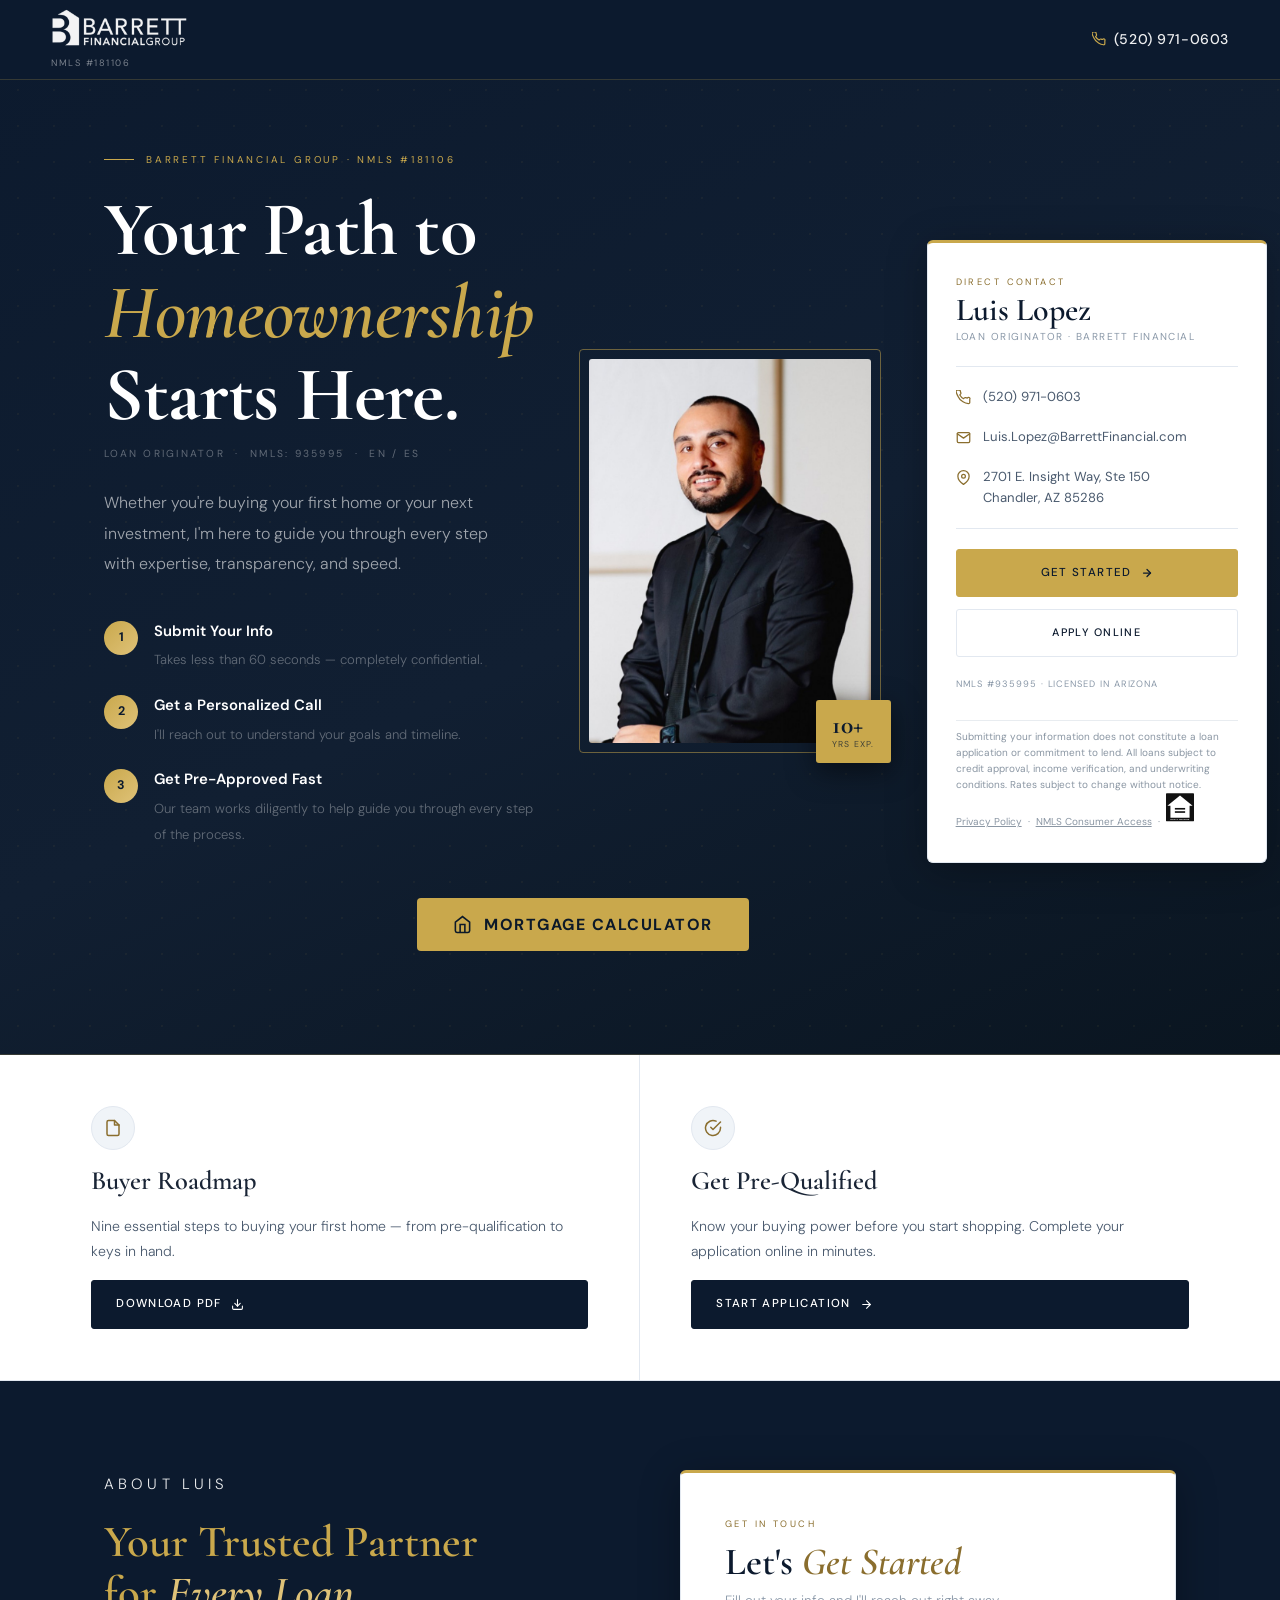
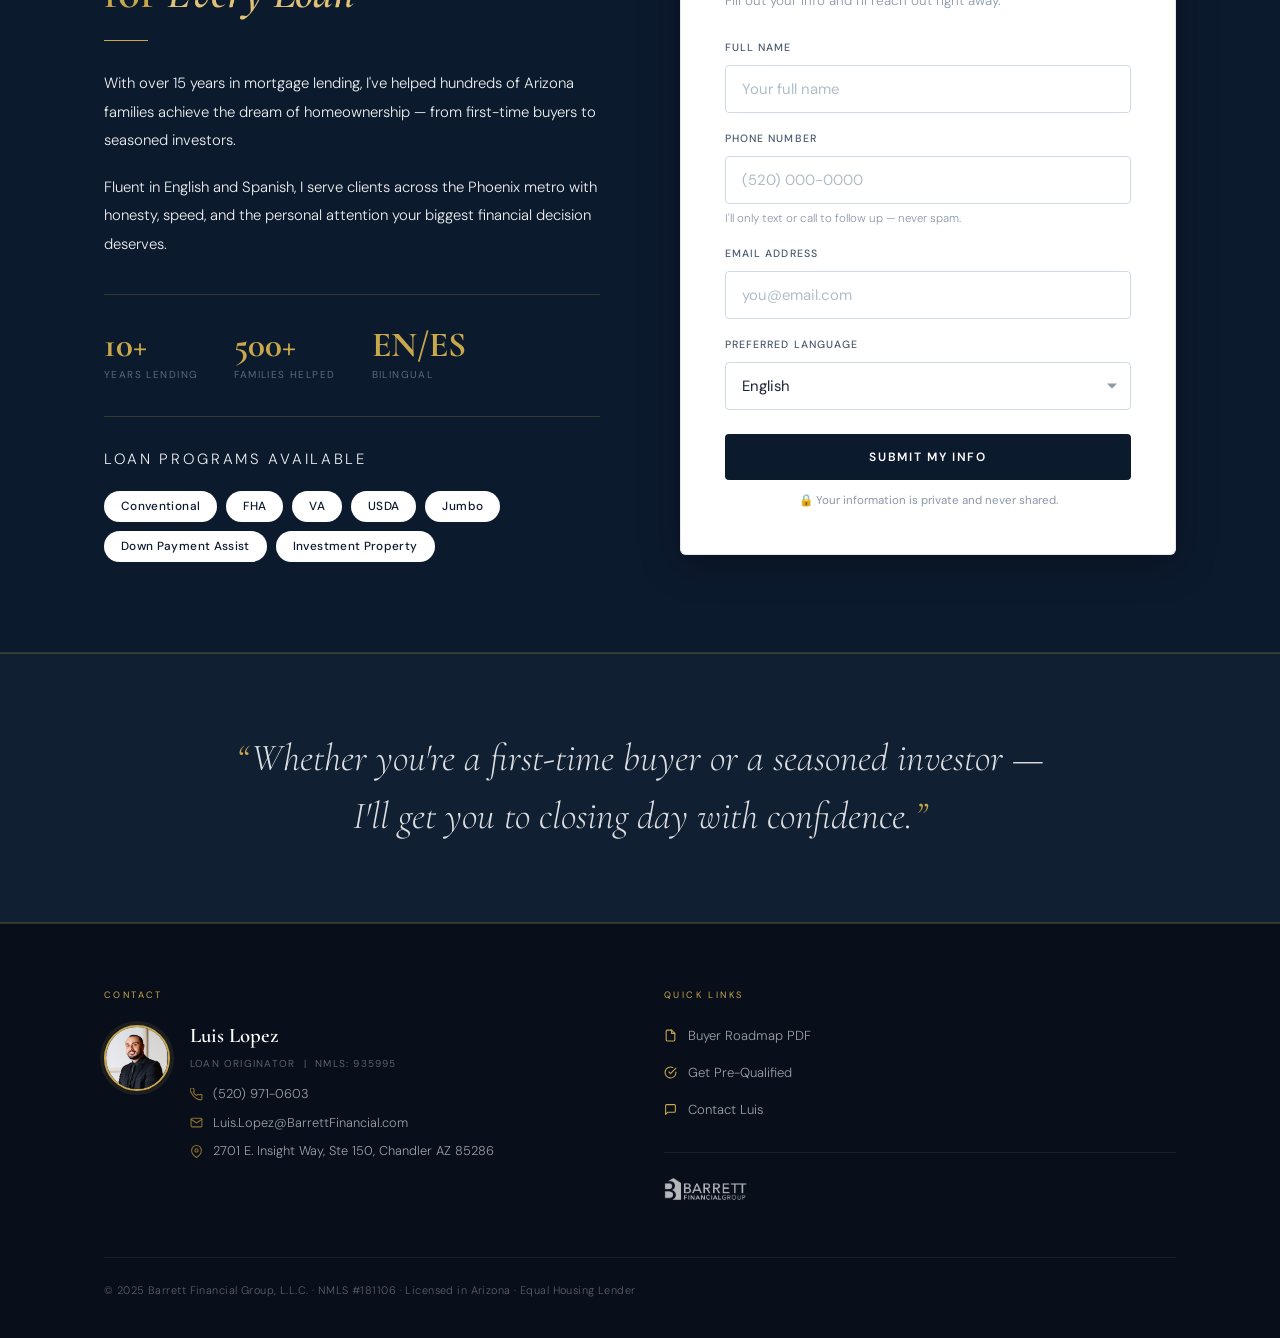
==== index.html @ 2f59c993 "Remove body zoom from landing page - restore natural render scale" ====
<!DOCTYPE html>
<html lang="en">
<head>
  <meta charset="UTF-8" />
  <meta name="viewport" content="width=device-width, initial-scale=1.0" />
  <title>Luis Lopez · Barrett Financial Group</title>
  <link rel="preconnect" href="https://fonts.googleapis.com">
  <link rel="preconnect" href="https://fonts.gstatic.com" crossorigin>
  <link href="https://fonts.googleapis.com/css2?family=Cormorant+Garamond:ital,wght@0,300;0,400;0,600;0,700;1,300;1,400;1,600&family=DM+Sans:ital,opsz,wght@0,9..40,300;0,9..40,400;0,9..40,500;0,9..40,600;1,9..40,300&display=swap" rel="stylesheet">
  <style>
    *, *::before, *::after { box-sizing: border-box; margin: 0; padding: 0; }

    :root {
      --navy:         #0c1a2e;
      --navy-mid:     #111f32;
      --navy-card:    #15243a;
      --navy-border:  #1d3050;
      --gold:         #c9a84c;
      --gold-lt:      #dfc278;
      --gold-dim:     #8a6e2e;
      --gold-faint:   rgba(201,168,76,0.10);
      --border-dark:  rgba(255,255,255,0.07);
      --border-gold:  rgba(201,168,76,0.22);
      /* Light palette */
      --light-bg:     #f5f7fa;
      --light-card:   #ffffff;
      --light-border: #e2e8f0;
      --light-text:   #1a2536;
      --light-mid:    #4a5a6e;
      --light-muted:  #8a98a8;
      --white:        #ffffff;
      --text-bright:  rgba(255,255,255,0.93);
      --text-mid:     rgba(255,255,255,0.60);
      --text-muted:   rgba(255,255,255,0.34);
    }

    html { scroll-behavior: smooth; }
    body {
      font-family: 'DM Sans', sans-serif;
      background: var(--light-bg);
      color: var(--light-text);
      min-height: 100vh;
      line-height: 1.6;
    }

    /* ══════════════════════════════════════════
       TOP BAR
    ══════════════════════════════════════════ */
    .top-bar {
      position: fixed; top: 0; left: 0; right: 0; z-index: 200;
      background: var(--navy);
      border-bottom: 1px solid var(--border-gold);
      padding: 8px clamp(20px,4vw,60px);
      display: flex; align-items: center; justify-content: space-between;
      gap: 16px; min-height: 62px;
    }
    .top-bar-brand { display: flex; flex-direction: column; align-items: flex-start; }
    .top-bar-brand img {
      height: 46px; width: auto; display: block;
      mix-blend-mode: screen; opacity: 0.95;
    }
    .top-bar-nmls {
      font-size: 0.58rem; font-weight: 400;
      letter-spacing: 0.16em; color: rgba(255,255,255,0.45);
      text-transform: uppercase; margin-top: 2px;
    }
    .top-bar-phone { display: flex; align-items: center; gap: 8px; flex-shrink: 0; }
    .top-bar-phone svg { color: var(--gold); flex-shrink: 0; }
    .top-bar-phone a {
      font-size: 0.88rem; font-weight: 500; color: var(--text-bright);
      text-decoration: none; letter-spacing: 0.04em; transition: color 0.18s;
    }
    .top-bar-phone a:hover { color: var(--gold-lt); }
    @media (max-width: 480px) {
      .top-bar-brand img { height: 36px; }
      .top-bar-phone a { font-size: 0.8rem; }
    }

    /* ══════════════════════════════════════════
       HERO — dark navy
    ══════════════════════════════════════════ */
    .hero {
      padding-top: 62px;
      background: linear-gradient(155deg, #0c1a2e 0%, #111f32 55%, #0a1520 100%);
      border-bottom: 1px solid var(--border-gold);
      position: relative; overflow: hidden;
    }
    .hero::before {
      content: ''; position: absolute; inset: 0;
      background-image: radial-gradient(rgba(201,168,76,0.06) 1px, transparent 1px);
      background-size: 36px 36px; pointer-events: none;
    }
    .hero-inner {
      position: relative; z-index: 1;
      max-width: 1200px; margin: 0 auto;
      padding: clamp(56px,7vw,96px) clamp(28px,5vw,72px) clamp(72px,8vw,112px);
      display: grid; grid-template-columns: 1fr; gap: 60px; align-items: center;
    }
    @media (min-width: 860px) {
      .hero-inner { grid-template-columns: 1fr auto 340px; gap: 56px; }
    }

    .hero-eyebrow {
      font-size: 0.62rem; font-weight: 400; letter-spacing: 0.28em;
      text-transform: uppercase; color: var(--gold); margin-bottom: 22px;
      display: flex; align-items: center; gap: 12px;
    }
    .hero-eyebrow::before {
      content: ''; display: inline-block; width: 30px; height: 1px;
      background: var(--gold); flex-shrink: 0;
    }
    .hero h1 {
      font-family: 'Cormorant Garamond', serif;
      font-size: clamp(3.2rem,6vw,5rem); font-weight: 700;
      letter-spacing: -0.01em; color: var(--white);
      line-height: 1.07; margin-bottom: 10px;
    }
    .hero h1 em { font-style: italic; font-weight: 600; color: var(--gold); display: block; }
    .hero-title-line {
      font-size: 0.64rem; letter-spacing: 0.22em;
      text-transform: uppercase; color: var(--text-muted); margin-bottom: 26px;
    }
    .hero-bio {
      font-size: clamp(0.9rem,1.4vw,1rem); font-weight: 300;
      line-height: 1.9; color: var(--text-mid); max-width: 400px; margin-bottom: 40px;
    }
    .steps { display: flex; flex-direction: column; gap: 22px; }
    .step { display: flex; align-items: flex-start; gap: 16px; }
    .step-num {
      width: 34px; height: 34px; border-radius: 50%;
      background: linear-gradient(135deg, var(--gold), var(--gold-lt));
      display: flex; align-items: center; justify-content: center;
      font-size: 0.78rem; font-weight: 700; color: var(--navy);
      flex-shrink: 0; margin-top: 1px;
    }
    .step-text strong { display: block; font-size: 0.93rem; font-weight: 600; color: var(--white); margin-bottom: 3px; }
    .step-text span { font-size: 0.82rem; font-weight: 300; color: var(--text-muted); line-height: 1.5; }

    .hero-photo-wrap { display: flex; justify-content: center; align-items: flex-end; }
    .hero-photo-frame { position: relative; }
    .hero-photo-frame::before {
      content: ''; position: absolute; inset: -10px;
      border: 1px solid var(--gold); border-radius: 4px; z-index: 0; opacity: 0.5;
    }
    .hero-photo-frame img {
      width: clamp(190px,22vw,290px); height: clamp(250px,30vw,390px);
      object-fit: cover; object-position: top center;
      display: block; border-radius: 3px; position: relative; z-index: 1;
    }
    .hero-photo-badge {
      position: absolute; bottom: -20px; right: -20px;
      background: var(--gold); border-radius: 3px;
      padding: 12px 16px; z-index: 2; box-shadow: 0 8px 28px rgba(0,0,0,0.5);
    }
    .hero-photo-badge .b-num {
      font-family: 'Cormorant Garamond', serif;
      font-size: 1.6rem; font-weight: 700; color: var(--navy); line-height: 1;
    }
    .hero-photo-badge .b-label {
      font-size: 0.54rem; letter-spacing: 0.14em;
      text-transform: uppercase; color: var(--navy); opacity: 0.72;
    }

    /* ══════════════════════════════════════════
       HERO CONTACT CARD — white, matches form card
    ══════════════════════════════════════════ */
    .hero-contact-card {
      background: var(--light-card);
      border: 1px solid var(--light-border);
      border-top: 3px solid var(--gold);
      border-radius: 6px;
      padding: 32px 28px;
      display: flex; flex-direction: column; gap: 20px;
      box-shadow: 0 8px 40px rgba(0,0,0,0.28);
    }

    /* Label — gold-dim, like form-card-label */
    .hcc-label {
      font-size: 0.58rem; letter-spacing: 0.26em;
      text-transform: uppercase; color: var(--gold-dim);
    }
    /* Name — navy, like form h2 */
    .hcc-name {
      font-family: 'Cormorant Garamond', serif;
      font-size: 2rem; font-weight: 600;
      color: var(--navy); line-height: 1.1;
      margin-top: 2px;
    }
    /* Title — light-muted, like form-sub */
    .hcc-title {
      font-size: 0.63rem; letter-spacing: 0.14em;
      text-transform: uppercase; color: var(--light-muted);
      margin-top: 2px;
    }
    /* Divider — light border */
    .hcc-divider { height: 1px; background: var(--light-border); }

    /* Contact rows — dark text on white */
    .hcc-row {
      display: flex; align-items: flex-start; gap: 12px;
      text-decoration: none; color: inherit;
    }
    .hcc-row svg { flex-shrink: 0; margin-top: 3px; color: var(--gold-dim); }
    .hcc-row span {
      font-size: 0.82rem; font-weight: 400;
      color: var(--light-mid); line-height: 1.55;
    }
    .hcc-row:hover span { color: var(--navy); }

    /* NMLS — light-muted */
    .hcc-nmls {
      font-size: 0.58rem; letter-spacing: 0.1em;
      text-transform: uppercase; color: var(--light-muted);
    }

    /* ══════════════════════════════════════════
       BUTTONS
    ══════════════════════════════════════════ */
    .btn {
      display: inline-flex; align-items: center; gap: 9px;
      padding: 14px 24px; border-radius: 3px;
      font-family: 'DM Sans', sans-serif;
      font-size: 0.72rem; font-weight: 500;
      letter-spacing: 0.12em; text-transform: uppercase;
      text-decoration: none; cursor: pointer;
      transition: all 0.2s ease;
      border: 1.5px solid transparent; white-space: nowrap;
    }
    .btn-gold  { background: var(--gold); color: var(--navy); border-color: var(--gold); }
    .btn-gold:hover { background: var(--gold-lt); border-color: var(--gold-lt); }
    .btn-navy  { background: var(--navy); color: var(--white); border-color: var(--navy); }
    .btn-navy:hover { background: var(--navy-card); border-color: var(--navy-card); }
    /* Outline on white bg */
    .btn-outline-light {
      background: transparent; color: var(--navy);
      border-color: var(--light-border);
    }
    .btn-outline-light:hover { border-color: var(--gold); color: var(--gold-dim); }

    /* ══════════════════════════════════════════
       RESOURCES STRIP — white
    ══════════════════════════════════════════ */
    .resources-strip { background: var(--light-card); border-bottom: 1px solid var(--light-border); }
    .resources-grid { max-width: 1200px; margin: 0 auto; display: grid; grid-template-columns: 1fr; }
    @media (min-width: 640px) { .resources-grid { grid-template-columns: 1fr 1fr; } }
    .resource-card {
      padding: clamp(32px,4vw,52px) clamp(28px,4vw,60px);
      display: flex; flex-direction: column; gap: 16px;
      border-bottom: 1px solid var(--light-border);
    }
    @media (min-width: 640px) {
      .resource-card { border-bottom: none; }
      .resource-card:first-child { border-right: 1px solid var(--light-border); }
    }
    .resource-icon {
      width: 44px; height: 44px; border-radius: 50%;
      background: #f0f4f8; border: 1px solid var(--light-border);
      display: flex; align-items: center; justify-content: center;
    }
    .resource-icon svg { color: var(--gold-dim); }
    .resource-card h3 {
      font-family: 'Cormorant Garamond', serif;
      font-size: clamp(1.3rem,2.4vw,1.65rem); font-weight: 600;
      color: var(--light-text); line-height: 1.2;
    }
    .resource-card p { font-size: 0.88rem; font-weight: 300; color: var(--light-mid); line-height: 1.8; flex: 1; }

    /* ══════════════════════════════════════════
       ABOUT + FORM — navy background
    ══════════════════════════════════════════ */
    .section-wrap { background: var(--navy); border-bottom: 1px solid var(--border-gold); }
    .section { max-width: 1200px; margin: 0 auto; padding: clamp(60px,7vw,100px) clamp(28px,5vw,72px); }
    .main-grid { display: grid; grid-template-columns: 1fr; gap: 64px; align-items: start; }
    @media (min-width: 860px) { .main-grid { grid-template-columns: 1fr 1fr; gap: 80px; } }

    .section-tag { font-size: 0.6rem; letter-spacing: 0.28em; text-transform: uppercase; color: var(--gold); margin-bottom: 14px; }
    .section-title {
      font-family: 'Cormorant Garamond', serif;
      font-size: clamp(2.2rem,3.5vw,3rem); font-weight: 600;
      color: var(--gold); line-height: 1.15; margin-bottom: 20px;
    }
    .section-title em { font-style: italic; color: var(--gold-lt); }
    .divider-line { width: 44px; height: 1px; background: var(--gold); margin-bottom: 28px; }
    .left-prose p { font-size: 0.93rem; font-weight: 300; line-height: 1.92; color: var(--text-bright); margin-bottom: 18px; }
    .stats-row { display: flex; gap: 36px; margin-top: 36px; padding-top: 32px; border-top: 1px solid var(--border-gold); }
    .stat .num { font-family: 'Cormorant Garamond', serif; font-size: 2.2rem; font-weight: 700; color: var(--gold); line-height: 1; margin-bottom: 5px; }
    .stat .lbl { font-size: 0.63rem; letter-spacing: 0.14em; text-transform: uppercase; color: var(--text-muted); }
    .loan-chips-wrap { margin-top: 32px; padding-top: 28px; border-top: 1px solid var(--border-gold); }
    .loan-chips-label { font-size: 0.6rem; letter-spacing: 0.18em; text-transform: uppercase; color: var(--gold); margin-bottom: 14px; }
    .chips { display: flex; flex-wrap: wrap; gap: 9px; }
    .chip {
      background: #ffffff; border: 1px solid rgba(255,255,255,0.9);
      border-radius: 100px; padding: 5px 16px;
      font-size: 0.74rem; font-weight: 500; color: var(--navy); letter-spacing: 0.03em;
    }

    /* ══════════════════════════════════════════
       FORM CARD — white
    ══════════════════════════════════════════ */
    .form-card {
      background: var(--light-card); border: 1px solid var(--light-border);
      border-top: 3px solid var(--gold); border-radius: 6px;
      padding: clamp(28px,4vw,44px); box-shadow: 0 8px 40px rgba(0,0,0,0.30);
    }
    .form-card-label { font-size: 0.58rem; letter-spacing: 0.26em; text-transform: uppercase; color: var(--gold-dim); margin-bottom: 8px; }
    .form-card h2 {
      font-family: 'Cormorant Garamond', serif;
      font-size: clamp(1.9rem,3vw,2.4rem); font-weight: 600;
      color: var(--navy); margin-bottom: 6px; line-height: 1.15;
    }
    .form-card h2 em { font-style: italic; color: var(--gold-dim); }
    .form-sub { font-size: 0.84rem; font-weight: 300; color: var(--light-muted); margin-bottom: 28px; }
    .fg { margin-bottom: 18px; }
    .fg label { display: block; font-size: 0.66rem; font-weight: 500; letter-spacing: 0.1em; text-transform: uppercase; color: var(--light-mid); margin-bottom: 8px; }
    .fg input, .fg select {
      width: 100%; padding: 13px 16px;
      background: #ffffff; border: 1.5px solid #d0d9e6; border-radius: 4px;
      font-family: 'DM Sans', sans-serif; font-size: 0.93rem; font-weight: 400;
      color: var(--light-text); outline: none;
      transition: border-color 0.2s, box-shadow 0.2s;
    }
    .fg input::placeholder { color: #b0bdc8; }
    .fg input:focus, .fg select:focus { border-color: var(--gold); box-shadow: 0 0 0 3px rgba(201,168,76,0.15); }
    .fg-hint { font-size: 0.72rem; font-weight: 300; color: var(--light-muted); margin-top: 6px; }
    .select-wrap { position: relative; }
    .select-wrap::after {
      content: ''; position: absolute; right: 14px; top: 50%; transform: translateY(-50%);
      border-left: 5px solid transparent; border-right: 5px solid transparent;
      border-top: 5px solid var(--light-muted); pointer-events: none;
    }
    .select-wrap select { appearance: none; padding-right: 36px; }
    .submit-btn {
      width: 100%; padding: 15px; background: var(--navy); color: var(--white);
      border: none; border-radius: 4px; font-family: 'DM Sans', sans-serif;
      font-size: 0.75rem; font-weight: 600; letter-spacing: 0.14em; text-transform: uppercase;
      cursor: pointer; transition: background 0.2s, transform 0.15s; margin-top: 6px;
    }
    .submit-btn:hover { background: var(--navy-card); transform: translateY(-1px); }
    .submit-btn:disabled { opacity: 0.55; cursor: not-allowed; transform: none; }
    .privacy-note { text-align: center; font-size: 0.72rem; color: var(--light-muted); margin-top: 12px; }
    .error-msg {
      display: none; text-align: center; font-size: 0.82rem; color: #b91c1c;
      margin-top: 10px; background: #fef2f2; border: 1px solid #fca5a5;
      padding: 10px 14px; border-radius: 4px;
    }
    .success-state { display: none; text-align: center; padding: 36px 20px; }
    .success-state .s-icon { font-size: 3rem; margin-bottom: 16px; }
    .success-state h3 { font-family: 'Cormorant Garamond', serif; font-size: 1.9rem; font-weight: 600; color: var(--navy); margin-bottom: 10px; }
    .success-state p { font-size: 0.9rem; font-weight: 300; color: var(--light-mid); }

    /* ══════════════════════════════════════════
       PULL QUOTE
    ══════════════════════════════════════════ */
    .pull-quote {
      background: var(--navy-mid); border-top: 1px solid var(--border-gold);
      border-bottom: 1px solid var(--border-gold);
      padding: clamp(52px,6vw,80px) clamp(28px,8vw,140px); text-align: center;
    }
    .pull-quote p {
      font-family: 'Cormorant Garamond', serif;
      font-size: clamp(1.55rem,3vw,2.5rem); font-weight: 300; font-style: italic;
      color: rgba(255,255,255,0.85); max-width: 840px; margin: 0 auto; line-height: 1.5;
    }
    .pull-quote p::before { content: '\201C'; color: var(--gold); margin-right: 3px; }
    .pull-quote p::after  { content: '\201D'; color: var(--gold); margin-left: 3px; }

    /* ══════════════════════════════════════════
       FOOTER
    ══════════════════════════════════════════ */
    .site-footer { background: #080e1a; border-top: 1px solid var(--border-gold); }
    .footer-inner { max-width: 1200px; margin: 0 auto; padding: clamp(48px,5vw,80px) clamp(28px,5vw,72px) clamp(28px,3vw,44px); }
    .footer-cols { display: grid; grid-template-columns: 1fr; gap: 48px; margin-bottom: 44px; }
    @media (min-width: 640px) { .footer-cols { grid-template-columns: 1fr 1fr; } }
    .footer-col-label { font-size: 0.58rem; letter-spacing: 0.26em; text-transform: uppercase; color: var(--gold); margin-bottom: 22px; }
    .footer-contact-block { display: flex; gap: 20px; align-items: flex-start; }
    .footer-avatar { width: 66px; height: 66px; border-radius: 50%; object-fit: cover; object-position: top center; border: 2px solid var(--gold); flex-shrink: 0; box-shadow: 0 0 0 4px rgba(201,168,76,0.1); }
    .footer-contact-rows { display: flex; flex-direction: column; gap: 8px; }
    .footer-card-name { font-family: 'Cormorant Garamond', serif; font-size: 1.3rem; font-weight: 600; color: var(--white); line-height: 1.1; }
    .footer-card-title { font-size: 0.63rem; letter-spacing: 0.12em; text-transform: uppercase; color: var(--text-muted); margin-bottom: 4px; }
    .footer-contact-row { display: flex; align-items: center; gap: 10px; text-decoration: none; font-size: 0.8rem; font-weight: 300; color: var(--text-mid); transition: color 0.18s; }
    .footer-contact-row:hover { color: var(--gold-lt); }
    .footer-contact-row svg { flex-shrink: 0; color: var(--gold-dim); }
    .footer-links-list { display: flex; flex-direction: column; gap: 16px; }
    .footer-link-item { display: flex; align-items: center; gap: 11px; text-decoration: none; font-size: 0.82rem; font-weight: 300; color: var(--text-mid); transition: color 0.18s; }
    .footer-link-item:hover { color: var(--gold-lt); }
    .footer-link-item svg { flex-shrink: 0; color: var(--gold); }
    .footer-barrett-logo { margin-top: 32px; padding-top: 24px; border-top: 1px solid var(--border-dark); }
    .footer-barrett-logo img { height: 28px; width: auto; mix-blend-mode: screen; opacity: 0.7; }
    .footer-bottom { padding-top: 24px; border-top: 1px solid var(--border-dark); }
    .footer-legal-row { font-size: 0.68rem; font-weight: 300; color: var(--text-muted); letter-spacing: 0.04em; }

    /* ══════════════════════════════════════════ MOBILE */
    @media (max-width: 859px) { .hero-contact-card { max-width: 100%; } }
    @media (max-width: 540px) { .stats-row { gap: 20px; } .stat .num { font-size: 1.9rem; } }
  </style>
  <meta name="description" content="Connect with Luis Lopez, Loan Originator at Barrett Financial Group (NMLS# 935995 | Company NMLS# 181106), licensed in Arizona. Get guidance on home purchase loans, FHA, VA, and conventional financing. Not a commitment to lend. Subject to credit approval.">
</head>
<body>

  <!-- TOP BAR -->
  <header class="top-bar">
    <div class="top-bar-brand">
      <img src="[data-uri]" alt="Barrett Financial Group" />
      <span class="top-bar-nmls">NMLS #181106</span>
    </div>
    <div class="top-bar-phone">
      <svg width="14" height="14" viewBox="0 0 24 24" fill="none" stroke="currentColor" stroke-width="2" stroke-linecap="round" stroke-linejoin="round"><path d="M22 16.92v3a2 2 0 01-2.18 2 19.79 19.79 0 01-8.63-3.07A19.5 19.5 0 013.07 9.81 19.79 19.79 0 01.01 1.22 2 2 0 012 .01h3a2 2 0 012 1.72c.127.96.361 1.903.7 2.81a2 2 0 01-.45 2.11L6.09 7.91a16 16 0 006 6l1.27-1.27a2 2 0 012.11-.45c.907.339 1.85.573 2.81.7A2 2 0 0122 14.92z"/></svg>
      <a href="tel:5209710603">(520) 971-0603</a>
    </div>
  </header>

  <!-- HERO -->
  <section class="hero">
    <div class="hero-inner">

      <!-- Left: headline + steps -->
      <div>
        <p class="hero-eyebrow">Barrett Financial Group · NMLS #181106</p>
        <h1>Your Path to<br><em>Homeownership</em>Starts Here.</h1>
        <p class="hero-title-line">Loan Originator &nbsp;·&nbsp; NMLS: 935995 &nbsp;·&nbsp; EN / ES</p>
        <p class="hero-bio">Whether you're buying your first home or your next investment, I'm here to guide you through every step with expertise, transparency, and speed.</p>
        <div class="steps">
          <div class="step">
            <div class="step-num">1</div>
            <div class="step-text"><strong>Submit Your Info</strong><span>Takes less than 60 seconds — completely confidential.</span></div>
          </div>
          <div class="step">
            <div class="step-num">2</div>
            <div class="step-text"><strong>Get a Personalized Call</strong><span>I'll reach out to understand your goals and timeline.</span></div>
          </div>
          <div class="step">
            <div class="step-num">3</div>
            <div class="step-text"><strong>Get Pre-Approved Fast</strong><span>Our team works diligently to help guide you through every step of the process.</span></div>
          </div>
        <!-- Mortgage Calculator Button -->
        <div style="margin-top:30px;margin-left:73%;text-align:center;">
          <button
            onclick="document.getElementById('mortgage-calc-modal').style.display='flex'"
            style="display:inline-flex;align-items:center;gap:12px;font-size:16px;letter-spacing:1.5px;padding:16px 36px;background:#c9a84c;color:#0c1929;border:none;border-radius:4px;font-weight:700;cursor:pointer;font-family:inherit;white-space:nowrap;">
            <svg width="19" height="19" viewBox="0 0 24 24" fill="none" stroke="#0c1929" stroke-width="2">
              <path d="M3 9l9-7 9 7v11a2 2 0 01-2 2H5a2 2 0 01-2-2z"/>
              <polyline points="9 22 9 12 15 12 15 22"/>
            </svg>
            MORTGAGE CALCULATOR
          </button>
        </div>
        </div>
      </div>

      <!-- Center: photo -->
      <div class="hero-photo-wrap">
        <div class="hero-photo-frame">
          <img id="hero-headshot" src="[data-uri]" alt="Luis Lopez" />
          <div class="hero-photo-badge">
            <div class="b-num">10+</div>
            <div class="b-label">Yrs Exp.</div>
          </div>
        </div>
      </div>

      <!-- Right: contact card — white, matches form card -->
      <div class="hero-contact-card">
        <div>
          <p class="hcc-label">Direct Contact</p>
          <p class="hcc-name">Luis Lopez</p>
          <p class="hcc-title">Loan Originator · Barrett Financial</p>
        </div>
        <div class="hcc-divider"></div>
        <a class="hcc-row" href="tel:5209710603">
          <svg width="15" height="15" viewBox="0 0 24 24" fill="none" stroke="currentColor" stroke-width="2" stroke-linecap="round" stroke-linejoin="round"><path d="M22 16.92v3a2 2 0 01-2.18 2 19.79 19.79 0 01-8.63-3.07A19.5 19.5 0 013.07 9.81 19.79 19.79 0 01.01 1.22 2 2 0 012 .01h3a2 2 0 012 1.72c.127.96.361 1.903.7 2.81a2 2 0 01-.45 2.11L6.09 7.91a16 16 0 006 6l1.27-1.27a2 2 0 012.11-.45c.907.339 1.85.573 2.81.7A2 2 0 0122 14.92z"/></svg>
          <span>(520) 971-0603</span>
        </a>
        <a class="hcc-row" href="mailto:Luis.Lopez@BarrettFinancial.com">
          <svg width="15" height="15" viewBox="0 0 24 24" fill="none" stroke="currentColor" stroke-width="2" stroke-linecap="round" stroke-linejoin="round"><path d="M4 4h16c1.1 0 2 .9 2 2v12c0 1.1-.9 2-2 2H4c-1.1 0-2-.9-2-2V6c0-1.1.9-2 2-2z"/><polyline points="22,6 12,13 2,6"/></svg>
          <span>Luis.Lopez@BarrettFinancial.com</span>
        </a>
        <div class="hcc-row">
          <svg width="15" height="15" viewBox="0 0 24 24" fill="none" stroke="currentColor" stroke-width="2" stroke-linecap="round" stroke-linejoin="round"><path d="M21 10c0 7-9 13-9 13s-9-6-9-13a9 9 0 0118 0z"/><circle cx="12" cy="10" r="3"/></svg>
          <span>2701 E. Insight Way, Ste 150<br>Chandler, AZ 85286</span>
        </div>
        <div class="hcc-divider"></div>
        <div style="display:flex;gap:12px;flex-wrap:wrap;">
          <a href="#" onclick="event.preventDefault();openContactModal()" class="btn btn-gold" style="flex:1;justify-content:center;">
            Get Started
            <svg width="12" height="12" viewBox="0 0 24 24" fill="none" stroke="currentColor" stroke-width="2.5" stroke-linecap="round" stroke-linejoin="round"><line x1="5" y1="12" x2="19" y2="12"/><polyline points="12 5 19 12 12 19"/></svg>
          </a>
          <a href="https://181106.my1003app.com/935995/agent/amparolopez/register" target="_blank" rel="noopener" class="btn btn-outline-light" style="flex:1;justify-content:center;font-size:0.68rem;">Apply Online</a>
        </div>
        <p class="hcc-nmls">NMLS #935995 · Licensed in Arizona</p>
      <p style="font-size:10px;color:#8a96a3;margin:8px 0 0;line-height:1.6;border-top:1px solid #e8ecf0;padding-top:8px;">
        Submitting your information does not constitute a loan application or commitment to lend. All loans subject to credit approval, income verification, and underwriting conditions. Rates subject to change without notice.<br>
        <a href="https://www.barrettfinancial.com/privacy-policy" target="_blank" style="color:#8a96a3;text-decoration:underline">Privacy Policy</a>
        &nbsp;·&nbsp;
        <a href="https://www.nmlsconsumeraccess.org" target="_blank" style="color:#8a96a3;text-decoration:underline">NMLS Consumer Access</a>
        &nbsp;·&nbsp;
        <span style="display:inline-flex;align-items:center;gap:3px;">
          <svg xmlns="http://www.w3.org/2000/svg" viewBox="0 0 120 135" width="28" height="32" aria-label="Equal Housing Lender" style="vertical-align:middle">
  <rect width="120" height="120" fill="#111" rx="2"/>
  <polygon points="60,10 6,54 19,54 19,105 101,105 101,54 114,54" fill="white"/>
  <rect x="38" y="63" width="44" height="7" fill="#111"/>
  <rect x="38" y="77" width="44" height="7" fill="#111"/>
  <text x="60" y="115" text-anchor="middle" font-size="8.5" fill="white" font-family="Arial,Helvetica,sans-serif" font-weight="700" letter-spacing="0.8">EQUAL HOUSING</text>
  <text x="60" y="126" text-anchor="middle" font-size="8.5" fill="white" font-family="Arial,Helvetica,sans-serif" font-weight="700" letter-spacing="0.8">LENDER</text>
</svg>
        </span>
      </p>
      </div>

    </div>
  </section>

  <!-- RESOURCES — white -->
  <div class="resources-strip">
    <div class="resources-grid">
      <div class="resource-card">
        <div class="resource-icon">
          <svg width="18" height="18" viewBox="0 0 24 24" fill="none" stroke="currentColor" stroke-width="2" stroke-linecap="round" stroke-linejoin="round"><path d="M14 2H6a2 2 0 00-2 2v16a2 2 0 002 2h12a2 2 0 002-2V8z"/><polyline points="14 2 14 8 20 8"/></svg>
        </div>
        <h3>Buyer Roadmap</h3>
        <p>Nine essential steps to buying your first home — from pre-qualification to keys in hand.</p>
        <a class="btn btn-navy" href="buyer-roadmap.pdf" target="_blank" rel="noopener">
          Download PDF
          <svg width="13" height="13" viewBox="0 0 24 24" fill="none" stroke="currentColor" stroke-width="2" stroke-linecap="round" stroke-linejoin="round"><path d="M21 15v4a2 2 0 01-2 2H5a2 2 0 01-2-2v-4"/><polyline points="7 10 12 15 17 10"/><line x1="12" y1="15" x2="12" y2="3"/></svg>
        </a>
      </div>
      <div class="resource-card">
        <div class="resource-icon">
          <svg width="18" height="18" viewBox="0 0 24 24" fill="none" stroke="currentColor" stroke-width="2" stroke-linecap="round" stroke-linejoin="round"><path d="M22 11.08V12a10 10 0 11-5.93-9.14"/><polyline points="22 4 12 14.01 9 11.01"/></svg>
        </div>
        <h3>Get Pre-Qualified</h3>
        <p>Know your buying power before you start shopping. Complete your application online in minutes.</p>
        <a class="btn btn-navy" href="https://181106.my1003app.com/935995/agent/amparolopez/register" target="_blank" rel="noopener">
          Start Application
          <svg width="13" height="13" viewBox="0 0 24 24" fill="none" stroke="currentColor" stroke-width="2" stroke-linecap="round" stroke-linejoin="round"><line x1="5" y1="12" x2="19" y2="12"/><polyline points="12 5 19 12 12 19"/></svg>
        </a>
      </div>
    </div>
  </div>

  <!-- ABOUT + FORM — navy -->
  <div class="section-wrap">
    <div class="section" id="contact">
      <div class="main-grid">
        <div class="left-prose">
          <p class="section-tag">About Luis</p>
          <h2 class="section-title">Your Trusted Partner<br>for <em>Every Loan</em></h2>
          <div class="divider-line"></div>
          <p>With over 15 years in mortgage lending, I've helped hundreds of Arizona families achieve the dream of homeownership — from first-time buyers to seasoned investors.</p>
          <p>Fluent in English and Spanish, I serve clients across the Phoenix metro with honesty, speed, and the personal attention your biggest financial decision deserves.</p>
          <div class="stats-row">
            <div class="stat"><div class="num">10+</div><div class="lbl">Years Lending</div></div>
            <div class="stat"><div class="num">500+</div><div class="lbl">Families Helped</div></div>
            <div class="stat"><div class="num">EN/ES</div><div class="lbl">Bilingual</div></div>
          </div>
          <div class="loan-chips-wrap">
            <p class="loan-chips-label">Loan Programs Available</p>
            <div class="chips">
              <span class="chip">Conventional</span>
              <span class="chip">FHA</span>
              <span class="chip">VA</span>
              <span class="chip">USDA</span>
              <span class="chip">Jumbo</span>
              <span class="chip">Down Payment Assist</span>
              <span class="chip">Investment Property</span>
            </div>
          </div>
        </div>

        <div id="form-anchor">
          <div class="form-card">
            <p class="form-card-label">Get in Touch</p>
            <h2>Let's <em>Get Started</em></h2>
            <p class="form-sub">Fill out your info and I'll reach out right away.</p>
            <iframe name="form-target" style="display:none;"></iframe>
            <form id="intakeForm" method="POST" action="https://hook.us2.make.com/yva8wlu9q65s6l8fj0dq2gd4rwqrpoce" target="form-target">
              <div class="fg">
                <label for="name">Full Name</label>
                <input type="text" id="name" name="name" placeholder="Your full name" required autocomplete="name">
              </div>
              <div class="fg">
                <label for="phone">Phone Number</label>
                <input type="tel" id="phone" name="phone" placeholder="(520) 000-0000" required autocomplete="tel">
                <p class="fg-hint">I'll only text or call to follow up — never spam.</p>
              </div>
              <div class="fg">
                <label for="email">Email Address</label>
                <input type="email" id="email" name="email" placeholder="you@email.com" required autocomplete="email">
              </div>
              <div class="fg">
                <label for="language">Preferred Language</label>
                <div class="select-wrap">
                  <select id="language" name="language">
                    <option value="English">English</option>
                    <option value="Spanish">Spanish / Español</option>
                  </select>
                </div>
              </div>
              <button type="submit" class="submit-btn" id="submitBtn">Submit My Info</button>
              <p class="privacy-note">🔒 Your information is private and never shared.</p>
              <p class="error-msg" id="errorMsg">Something went wrong. Please try again or contact me directly.</p>
            </form>
            <div class="success-state" id="successState">
              <div class="s-icon">🏡</div>
              <h3>You're all set!</h3>
              <p>Thanks for reaching out. Luis will be in touch with you very soon.</p>
            </div>
          </div>
        </div>
      </div>
    </div>
  </div>

  <!-- PULL QUOTE -->
  <div class="pull-quote">
    <p>Whether you're a first-time buyer or a seasoned investor — I'll get you to closing day with confidence.</p>
  </div>

  <!-- FOOTER -->
  <footer class="site-footer">
    <div class="footer-inner">
      <div class="footer-cols">
        <div>
          <p class="footer-col-label">Contact</p>
          <div class="footer-contact-block">
            <img class="footer-avatar" src="[data-uri]" alt="Luis Lopez">
            <div class="footer-contact-rows">
              <div class="footer-card-name">Luis Lopez</div>
              <div class="footer-card-title">Loan Originator &nbsp;|&nbsp; NMLS: 935995</div>
              <a class="footer-contact-row" href="tel:5209710603">
                <svg width="13" height="13" viewBox="0 0 24 24" fill="none" stroke="currentColor" stroke-width="2" stroke-linecap="round" stroke-linejoin="round"><path d="M22 16.92v3a2 2 0 01-2.18 2 19.79 19.79 0 01-8.63-3.07A19.5 19.5 0 013.07 9.81 19.79 19.79 0 01.01 1.22 2 2 0 012 .01h3a2 2 0 012 1.72c.127.96.361 1.903.7 2.81a2 2 0 01-.45 2.11L6.09 7.91a16 16 0 006 6l1.27-1.27a2 2 0 012.11-.45c.907.339 1.85.573 2.81.7A2 2 0 0122 14.92z"/></svg>
                (520) 971-0603
              </a>
              <a class="footer-contact-row" href="mailto:Luis.Lopez@BarrettFinancial.com">
                <svg width="13" height="13" viewBox="0 0 24 24" fill="none" stroke="currentColor" stroke-width="2" stroke-linecap="round" stroke-linejoin="round"><path d="M4 4h16c1.1 0 2 .9 2 2v12c0 1.1-.9 2-2 2H4c-1.1 0-2-.9-2-2V6c0-1.1.9-2 2-2z"/><polyline points="22,6 12,13 2,6"/></svg>
                Luis.Lopez@BarrettFinancial.com
              </a>
              <a class="footer-contact-row" href="#">
                <svg width="13" height="13" viewBox="0 0 24 24" fill="none" stroke="currentColor" stroke-width="2" stroke-linecap="round" stroke-linejoin="round"><path d="M21 10c0 7-9 13-9 13s-9-6-9-13a9 9 0 0118 0z"/><circle cx="12" cy="10" r="3"/></svg>
                2701 E. Insight Way, Ste 150, Chandler AZ 85286
              </a>
            </div>
          </div>
        </div>
        <div>
          <p class="footer-col-label">Quick Links</p>
          <div class="footer-links-list">
            <a class="footer-link-item" href="buyer-roadmap.pdf" target="_blank" rel="noopener">
              <svg width="13" height="13" viewBox="0 0 24 24" fill="none" stroke="currentColor" stroke-width="2" stroke-linecap="round" stroke-linejoin="round"><path d="M14 2H6a2 2 0 00-2 2v16a2 2 0 002 2h12a2 2 0 002-2V8z"/><polyline points="14 2 14 8 20 8"/></svg>
              Buyer Roadmap PDF
            </a>
            <a class="footer-link-item" href="https://181106.my1003app.com/935995/agent/amparolopez/register" target="_blank" rel="noopener">
              <svg width="13" height="13" viewBox="0 0 24 24" fill="none" stroke="currentColor" stroke-width="2" stroke-linecap="round" stroke-linejoin="round"><path d="M22 11.08V12a10 10 0 11-5.93-9.14"/><polyline points="22 4 12 14.01 9 11.01"/></svg>
              Get Pre-Qualified
            </a>
            <a class="footer-link-item" href="#contact">
              <svg width="13" height="13" viewBox="0 0 24 24" fill="none" stroke="currentColor" stroke-width="2" stroke-linecap="round" stroke-linejoin="round"><path d="M21 15a2 2 0 01-2 2H7l-4 4V5a2 2 0 012-2h14a2 2 0 012 2z"/></svg>
              Contact Luis
            </a>
          </div>
          <div class="footer-barrett-logo">
            <img src="[data-uri]" alt="Barrett Financial Group">
          </div>
        </div>
      </div>
      <div class="footer-bottom">
        <p class="footer-legal-row">© 2025 Barrett Financial Group, L.L.C. · NMLS #181106 · Licensed in Arizona · Equal Housing Lender</p>
      </div>
    </div>
  </footer>

<script>
const form = document.getElementById('intakeForm');
const submitBtn = document.getElementById('submitBtn');
form.addEventListener('submit', async function(e) {
  e.preventDefault();
  submitBtn.disabled = true;
  submitBtn.textContent = 'Sending…';
  var fd = new FormData(form);
  fd.append('source', 'Landing Page — Contact Form');
  try {
    await fetch('https://hook.us2.make.com/yva8wlu9q65s6l8fj0dq2gd4rwqrpoce', { method: 'POST', body: fd });
  } catch(err) {}
  // Show the dark navy modal in success state
  var photo = document.getElementById('hero-headshot');
  if (photo) document.getElementById('contactModalPhoto').src = photo.src;
  document.getElementById('contactFormWrap').style.display = 'none';
  document.getElementById('contactSuccess').style.display  = 'block';
  document.getElementById('contactModal').style.display    = 'flex';
});
</script>

<!-- ═══ MORTGAGE CALCULATOR MODAL ═══ -->
<div id="mortgage-calc-modal"
     style="display:none;position:fixed;inset:0;background:rgba(8,20,40,.92);z-index:9999;align-items:center;justify-content:center;padding:6px"
     onclick="if(event.target===this)this.style.display='none'">
  <div style="background:#fff;border-radius:14px;width:100%;max-width:1500px;height:96vh;overflow:hidden;position:relative;box-shadow:0 30px 80px rgba(0,0,0,.5)">
    <button
      onclick="document.getElementById('mortgage-calc-modal').style.display='none'"
      style="position:absolute;top:10px;right:12px;z-index:10;background:#0c1929;color:#fff;border:none;border-radius:6px;padding:6px 16px;font-size:12px;font-weight:700;cursor:pointer;letter-spacing:1px">
      ✕ CLOSE
    </button>
    <iframe src="buying-power-calculator.html" style="width:100%;height:100%;border:none;border-radius:14px"></iframe>
  </div>
</div>

<!-- Contact Modal (same flow as calculator) -->
<div id="contactModal" style="display:none;position:fixed;inset:0;background:rgba(6,14,28,.93);z-index:10000;align-items:center;justify-content:center;padding:20px;overflow-y:auto" onclick="if(event.target===this)document.getElementById('contactModal').style.display='none'">
  <div style="background:#0d1e33;border:1px solid rgba(201,168,76,.35);border-radius:16px;max-width:400px;width:100%;padding:36px 32px 28px;position:relative;font-family:inherit">
    <button onclick="document.getElementById('contactModal').style.display='none'" style="position:absolute;top:14px;right:18px;background:none;border:none;color:#8a96a3;font-size:22px;cursor:pointer;line-height:1" aria-label="Close">&times;</button>
    <div style="text-align:center;margin-bottom:28px">
      <div style="width:76px;height:76px;border-radius:50%;border:2.5px solid #c9a84c;overflow:hidden;margin:0 auto 12px;background:#1a2d45">
        <img id="contactModalPhoto" src="" alt="Luis Lopez" style="width:100%;height:100%;object-fit:cover;object-position:top">
      </div>
      <div style="font-size:9px;letter-spacing:2.5px;color:#c9a84c;text-transform:uppercase;margin-bottom:5px">Direct Contact</div>
      <div style="font-size:21px;font-weight:700;color:#fff;margin-bottom:3px">Luis Lopez</div>
      <div style="font-size:11px;color:#8a96a3;letter-spacing:1px;text-transform:uppercase">Loan Originator &middot; Barrett Financial</div>
    </div>
    <div id="contactFormWrap">
      <div style="margin-bottom:14px">
        <input id="cName" type="text" placeholder="Full name" autocomplete="name"
          style="width:100%;box-sizing:border-box;padding:12px 14px;background:#0c1929;border:1px solid #2a3f5a;border-radius:8px;color:#fff;font-size:14px;outline:none;font-family:inherit">
      </div>
      <div style="margin-bottom:14px">
        <input id="cPhone" type="tel" placeholder="Phone number" autocomplete="tel"
          style="width:100%;box-sizing:border-box;padding:12px 14px;background:#0c1929;border:1px solid #2a3f5a;border-radius:8px;color:#fff;font-size:14px;outline:none;font-family:inherit">
      </div>
      <div style="margin-bottom:14px">
        <input id="cEmail" type="email" placeholder="Email address" autocomplete="email"
          style="width:100%;box-sizing:border-box;padding:12px 14px;background:#0c1929;border:1px solid #2a3f5a;border-radius:8px;color:#fff;font-size:14px;outline:none;font-family:inherit">
      </div>
      <div style="margin-bottom:22px">
        <select id="cLang" style="width:100%;box-sizing:border-box;padding:12px 14px;background:#0c1929;border:1px solid #2a3f5a;border-radius:8px;color:#fff;font-size:14px;outline:none;font-family:inherit">
          <option value="English">English</option>
          <option value="Spanish">Spanish / Espa&ntilde;ol</option>
        </select>
      </div>
      <button id="cSubmitBtn" onclick="submitContactModal()"
        style="width:100%;padding:14px;background:#c9a84c;color:#0c1929;border:none;border-radius:8px;font-size:15px;font-weight:700;letter-spacing:1px;cursor:pointer;font-family:inherit;text-transform:uppercase">
        Get a Call Back &rarr;
      </button>
      <p style="font-size:10px;color:#5a6a7a;margin:12px 0 0;text-align:center;line-height:1.5">
        Submitting this form does not constitute a loan application or commitment to lend.
        By submitting you agree to our <a href="https://www.barrettfinancial.com/privacy-policy" target="_blank" style="color:#c9a84c">Privacy Policy</a>.
        NMLS #935995 &middot; Equal Housing Lender
      </p>
    </div>
    <div id="contactSuccess" style="display:none;text-align:center;padding:20px 0">
      <div style="font-size:48px;margin-bottom:16px;color:#c9a84c">&#10003;</div>
      <div style="font-size:20px;font-weight:700;color:#fff;margin-bottom:10px">We'll be in touch soon!</div>
      <div style="font-size:14px;color:#8a96a3;line-height:1.6;margin-bottom:24px">Luis will reach out within 1 business day.<br>Questions? Call <a href="tel:5209710603" style="color:#c9a84c">(520) 971-0603</a></div>
      <button onclick="document.getElementById('contactModal').style.display='none'"
        style="padding:12px 32px;background:#c9a84c;color:#0c1929;border:none;border-radius:8px;font-size:14px;font-weight:700;cursor:pointer;font-family:inherit">Close</button>
    </div>
  </div>
</div>
<script>
function openContactModal() {
  var photo = document.getElementById('hero-headshot');
  if (photo) document.getElementById('contactModalPhoto').src = photo.src;
  document.getElementById('contactModal').style.display = 'flex';
  document.getElementById('contactFormWrap').style.display = 'block';
  document.getElementById('contactSuccess').style.display = 'none';
  document.getElementById('cSubmitBtn').disabled = false;
  document.getElementById('cSubmitBtn').textContent = 'Get a Call Back →';
}
async function submitContactModal() {
  var name  = document.getElementById('cName').value.trim();
  var phone = document.getElementById('cPhone').value.trim();
  var email = document.getElementById('cEmail').value.trim();
  var lang  = document.getElementById('cLang').value;
  if (!name || !phone || !email) { alert('Please fill in all required fields.'); return; }
  var btn = document.getElementById('cSubmitBtn');
  btn.disabled = true; btn.textContent = 'Sending…';
  var fd = new FormData();
  fd.append('name', name); fd.append('phone', phone);
  fd.append('email', email); fd.append('language', lang);
  fd.append('source', 'Landing Page — Get Started');
  try {
    await fetch('https://hook.us2.make.com/yva8wlu9q65s6l8fj0dq2gd4rwqrpoce', { method:'POST', body: fd });
    document.getElementById('contactFormWrap').style.display = 'none';
    document.getElementById('contactSuccess').style.display  = 'block';
  } catch(e) {
    btn.disabled = false; btn.textContent = 'Get a Call Back →';
    alert('Something went wrong. Please call (520) 971-0603 directly.');
  }
}
</script>

</body>
</html>
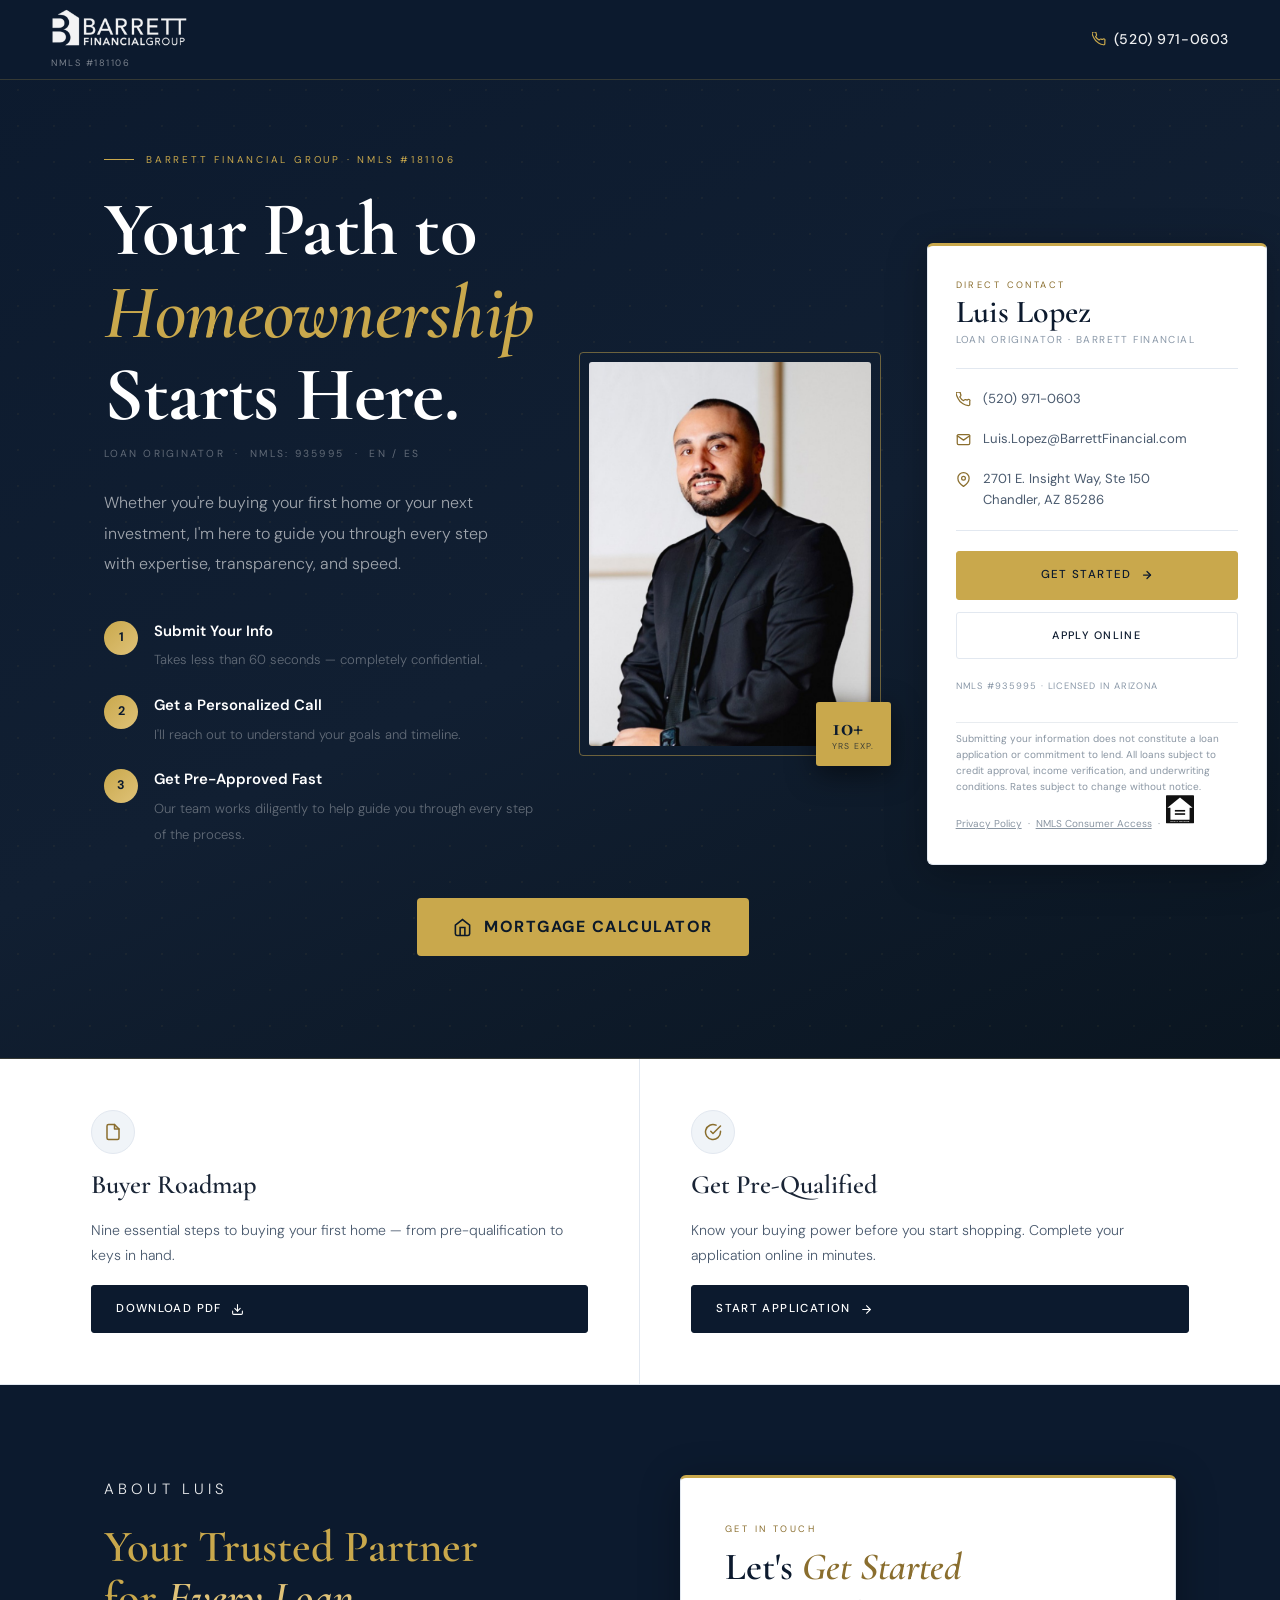
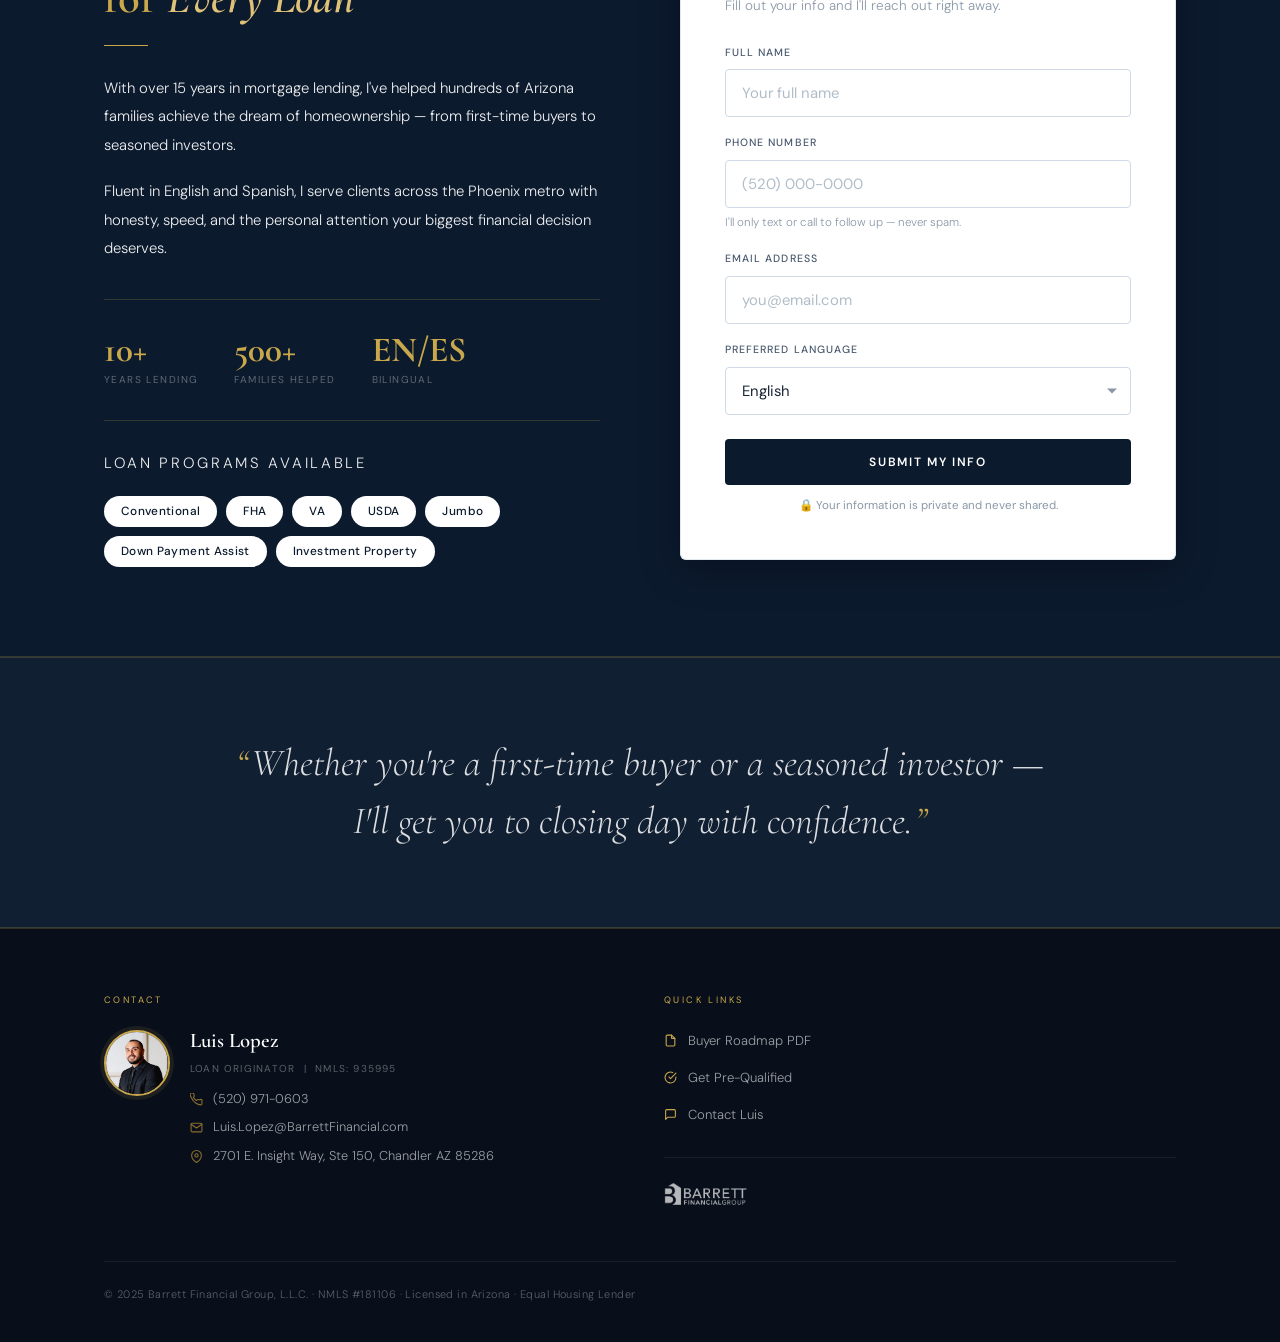
==== commit ae145999: "Decouple calculator: link button direct to page, remove modal+iframe" ====
--- a/index.html
+++ b/index.html
@@ -434,15 +434,15 @@
           </div>
         <!-- Mortgage Calculator Button -->
         <div style="margin-top:30px;margin-left:73%;text-align:center;">
-          <button
-            onclick="document.getElementById('mortgage-calc-modal').style.display='flex'"
-            style="display:inline-flex;align-items:center;gap:12px;font-size:16px;letter-spacing:1.5px;padding:16px 36px;background:#c9a84c;color:#0c1929;border:none;border-radius:4px;font-weight:700;cursor:pointer;font-family:inherit;white-space:nowrap;">
+          <a
+            href="buying-power-calculator.html"
+            style="text-decoration:none;display:inline-flex;align-items:center;gap:12px;font-size:16px;letter-spacing:1.5px;padding:16px 36px;background:#c9a84c;color:#0c1929;border:none;border-radius:4px;font-weight:700;cursor:pointer;font-family:inherit;white-space:nowrap;">
             <svg width="19" height="19" viewBox="0 0 24 24" fill="none" stroke="#0c1929" stroke-width="2">
               <path d="M3 9l9-7 9 7v11a2 2 0 01-2 2H5a2 2 0 01-2-2z"/>
               <polyline points="9 22 9 12 15 12 15 22"/>
             </svg>
             MORTGAGE CALCULATOR
-          </button>
+          </a>
         </div>
         </div>
       </div>
@@ -689,20 +689,6 @@
 });
 </script>
 
-<!-- ═══ MORTGAGE CALCULATOR MODAL ═══ -->
-<div id="mortgage-calc-modal"
-     style="display:none;position:fixed;inset:0;background:rgba(8,20,40,.92);z-index:9999;align-items:center;justify-content:center;padding:6px"
-     onclick="if(event.target===this)this.style.display='none'">
-  <div style="background:#fff;border-radius:14px;width:100%;max-width:1500px;height:96vh;overflow:hidden;position:relative;box-shadow:0 30px 80px rgba(0,0,0,.5)">
-    <button
-      onclick="document.getElementById('mortgage-calc-modal').style.display='none'"
-      style="position:absolute;top:10px;right:12px;z-index:10;background:#0c1929;color:#fff;border:none;border-radius:6px;padding:6px 16px;font-size:12px;font-weight:700;cursor:pointer;letter-spacing:1px">
-      ✕ CLOSE
-    </button>
-    <iframe src="buying-power-calculator.html" style="width:100%;height:100%;border:none;border-radius:14px"></iframe>
-  </div>
-</div>
-
 <!-- Contact Modal (same flow as calculator) -->
 <div id="contactModal" style="display:none;position:fixed;inset:0;background:rgba(6,14,28,.93);z-index:10000;align-items:center;justify-content:center;padding:20px;overflow-y:auto" onclick="if(event.target===this)document.getElementById('contactModal').style.display='none'">
   <div style="background:#0d1e33;border:1px solid rgba(201,168,76,.35);border-radius:16px;max-width:400px;width:100%;padding:36px 32px 28px;position:relative;font-family:inherit">
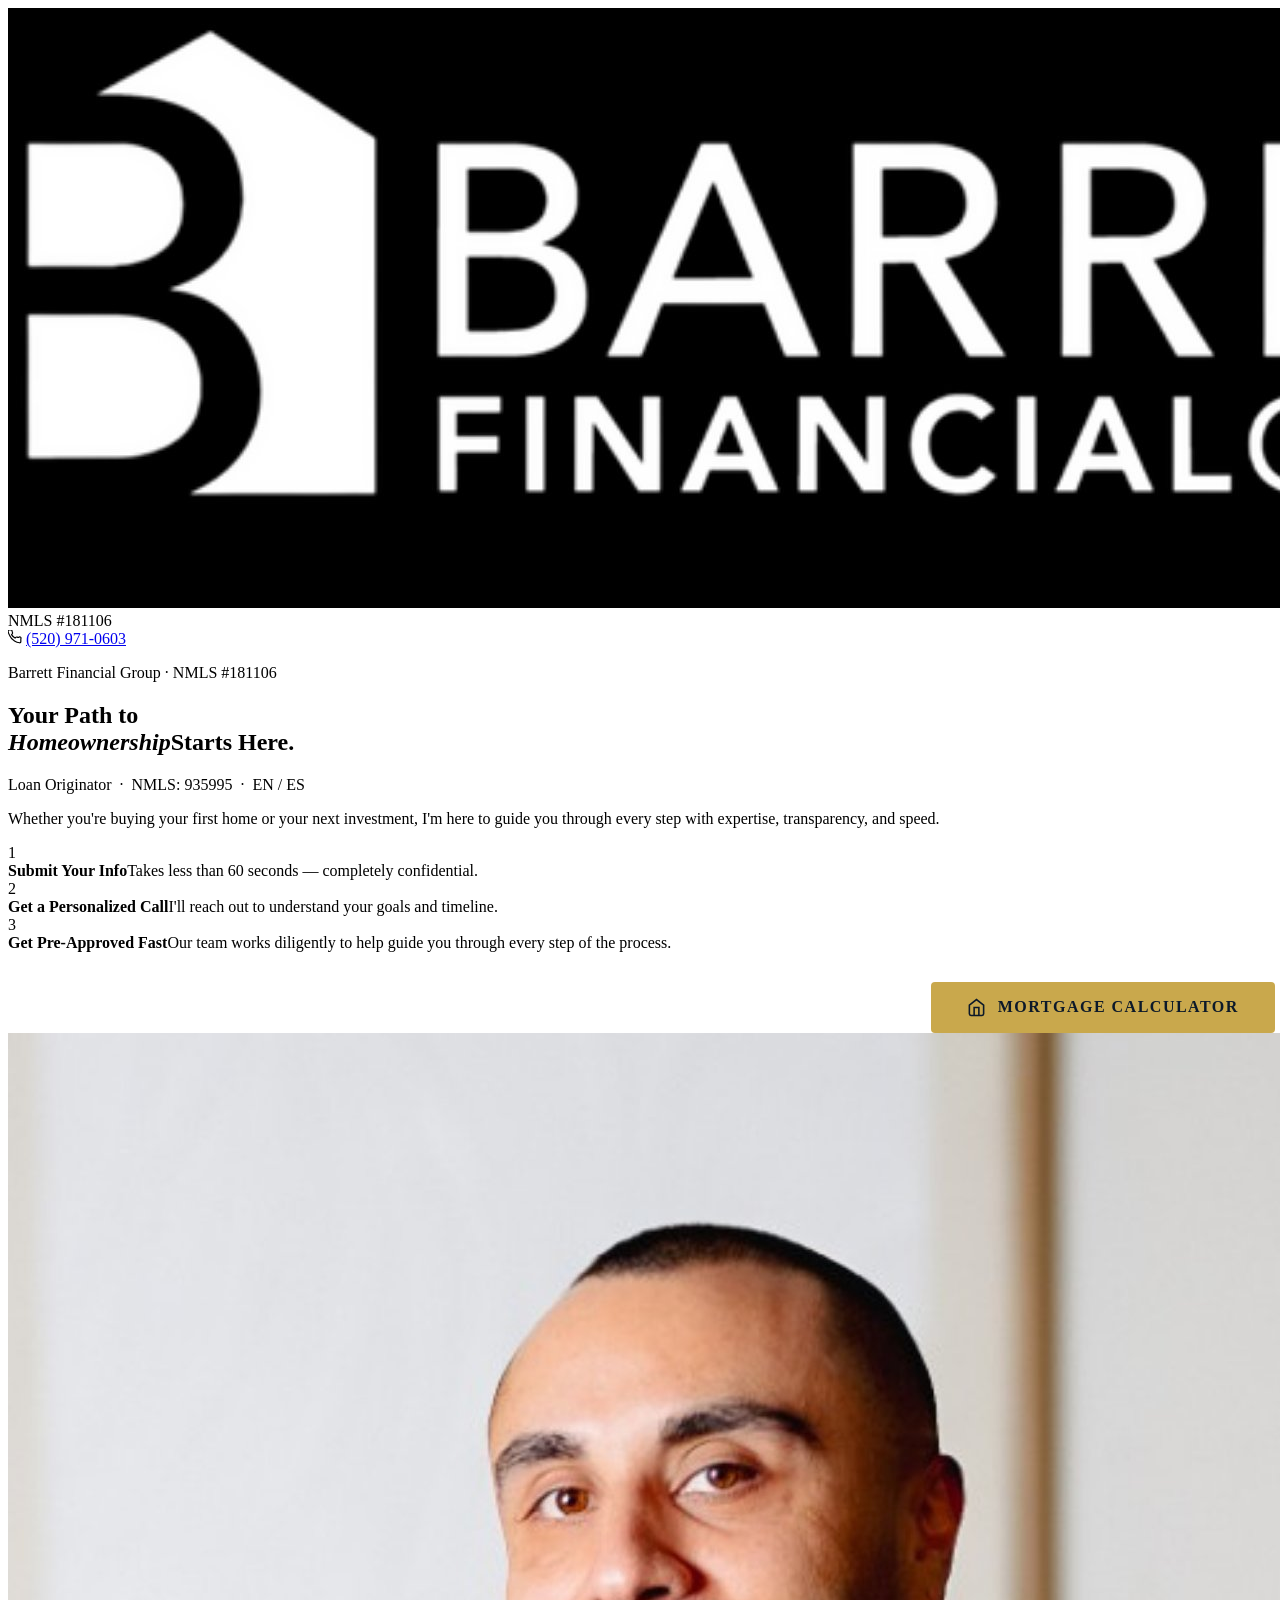
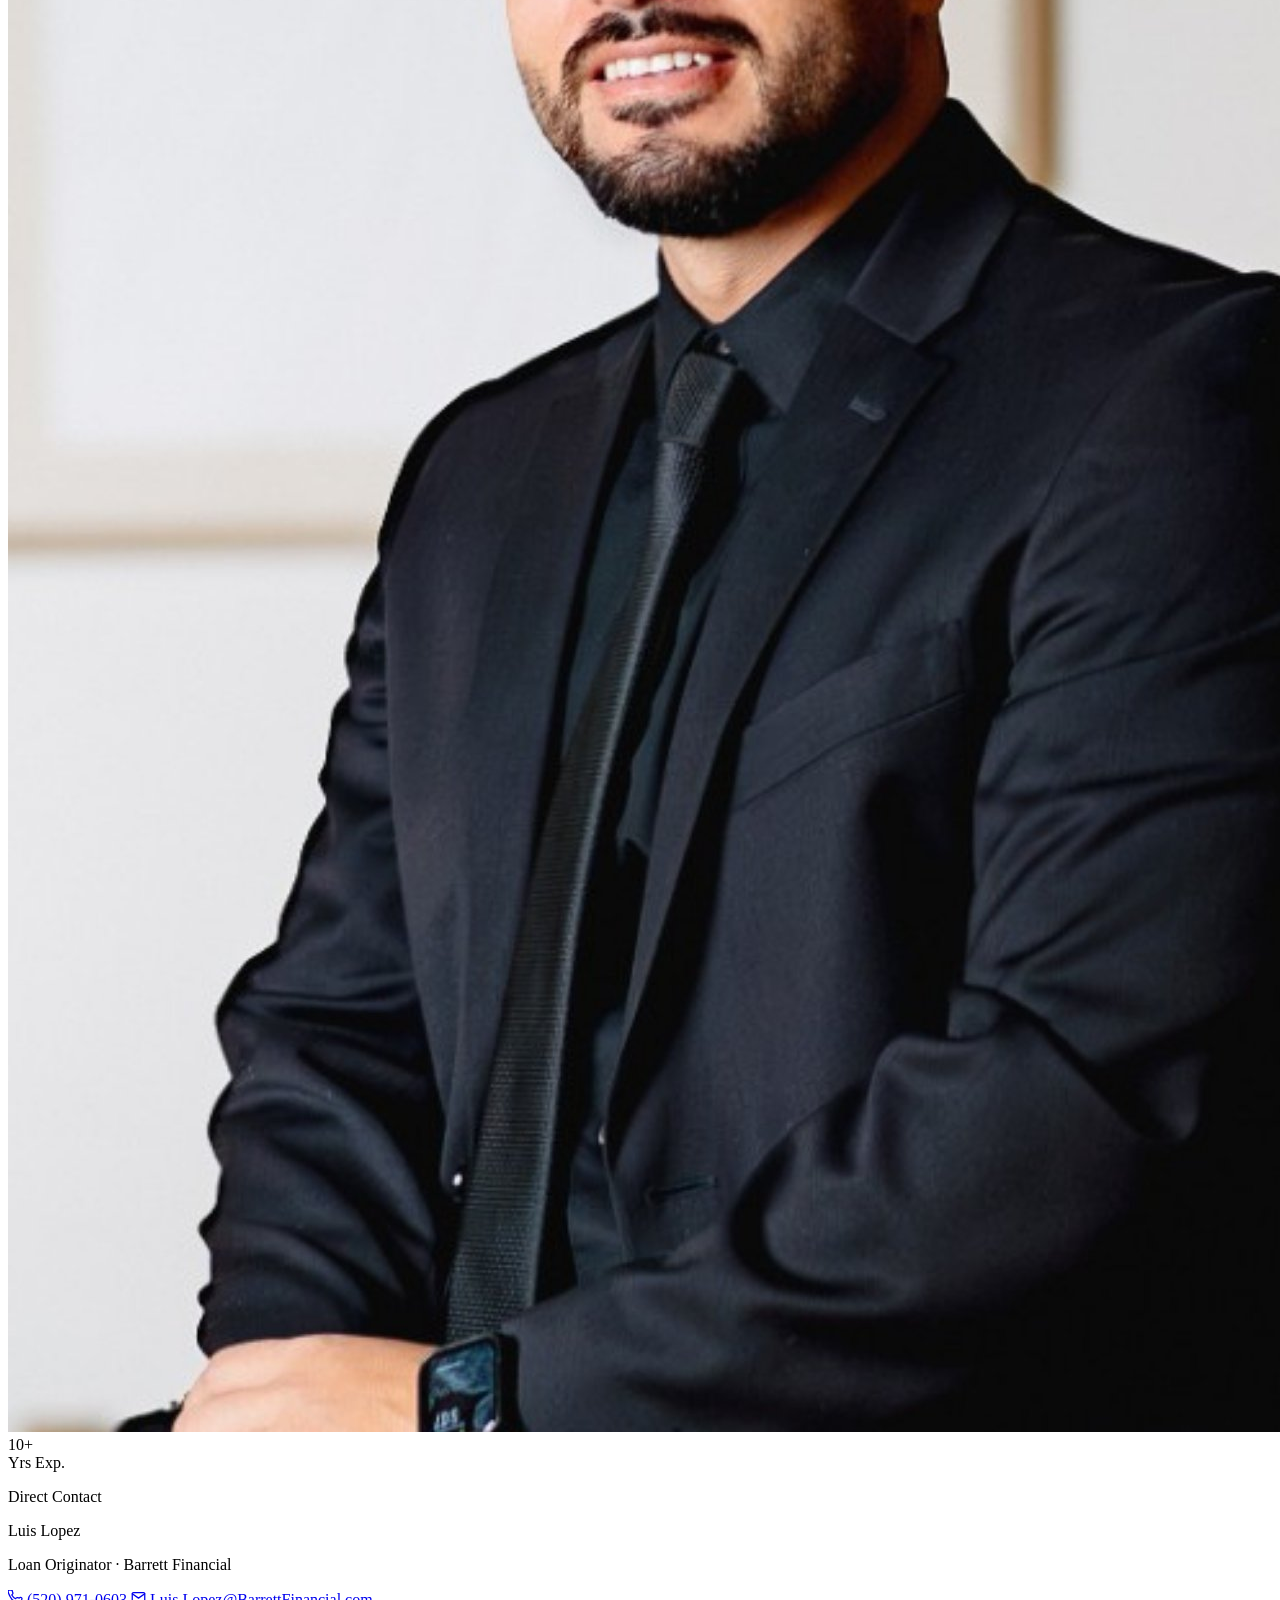
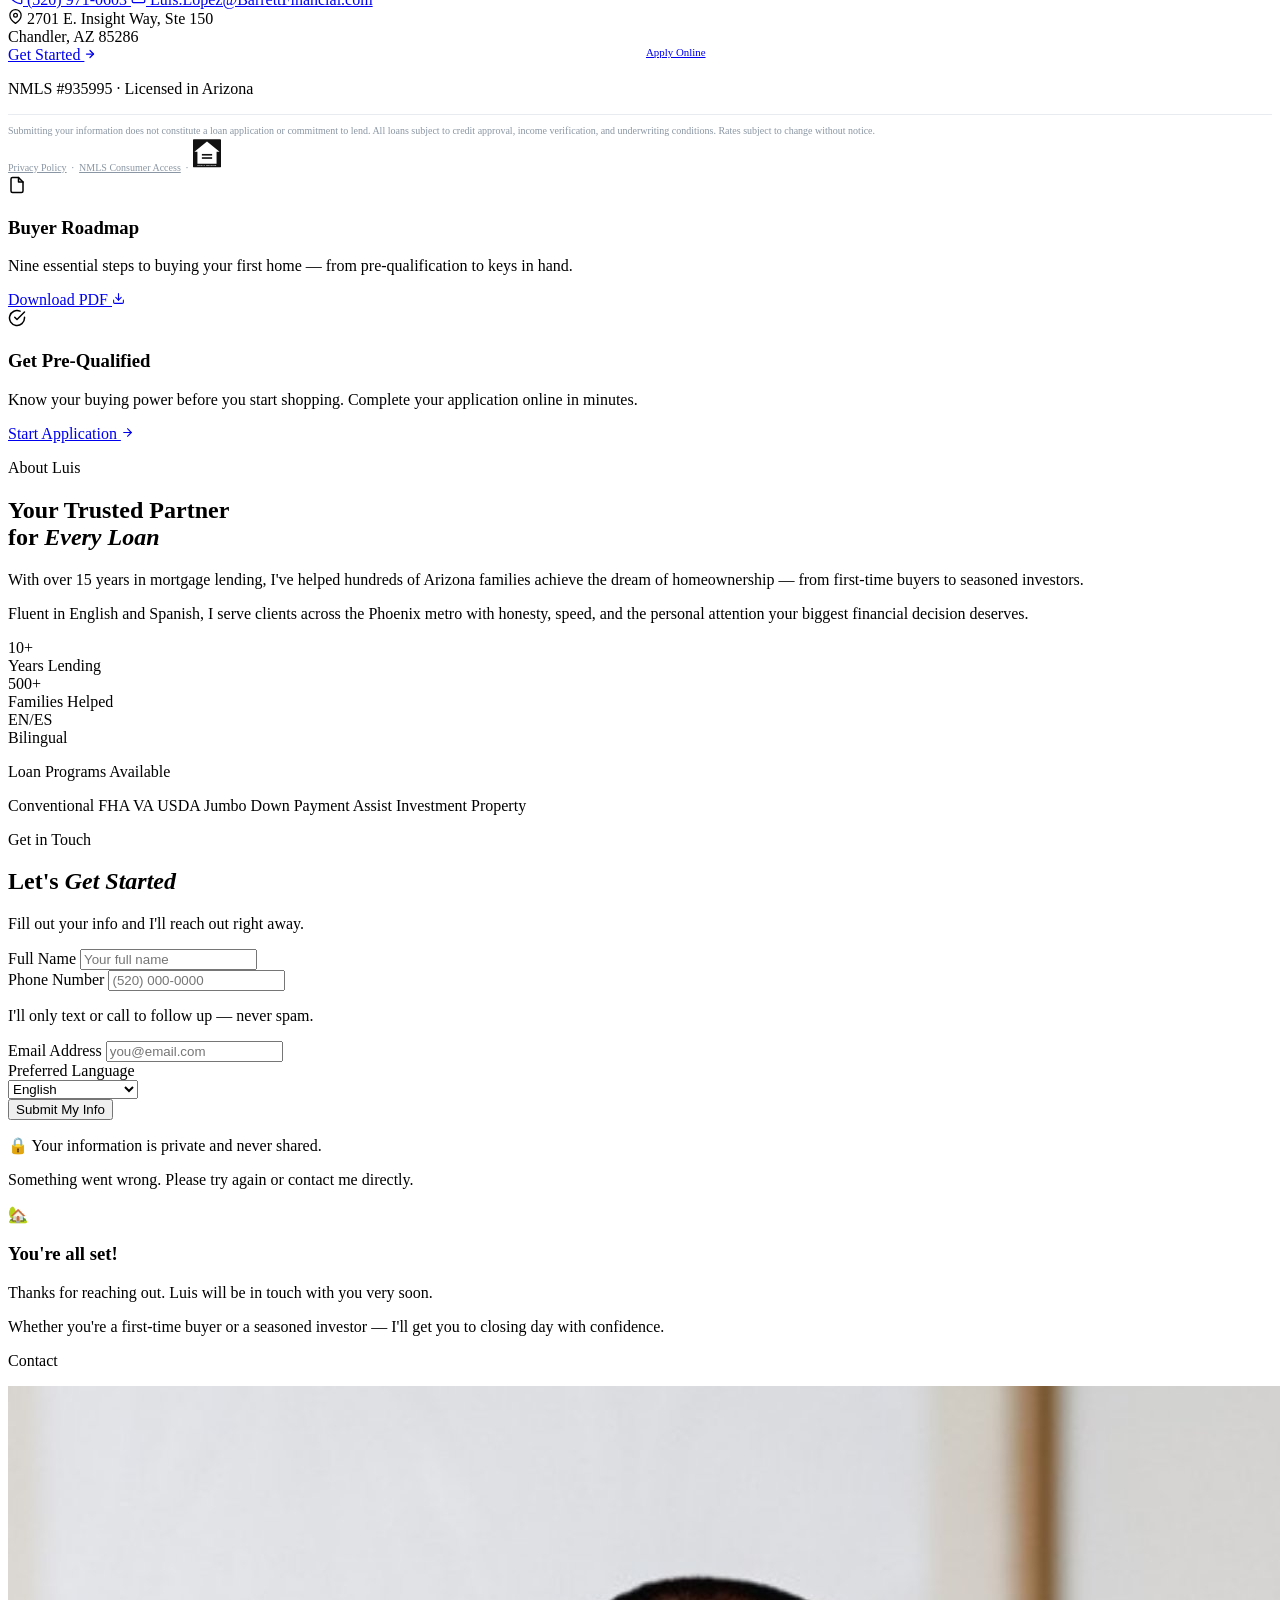
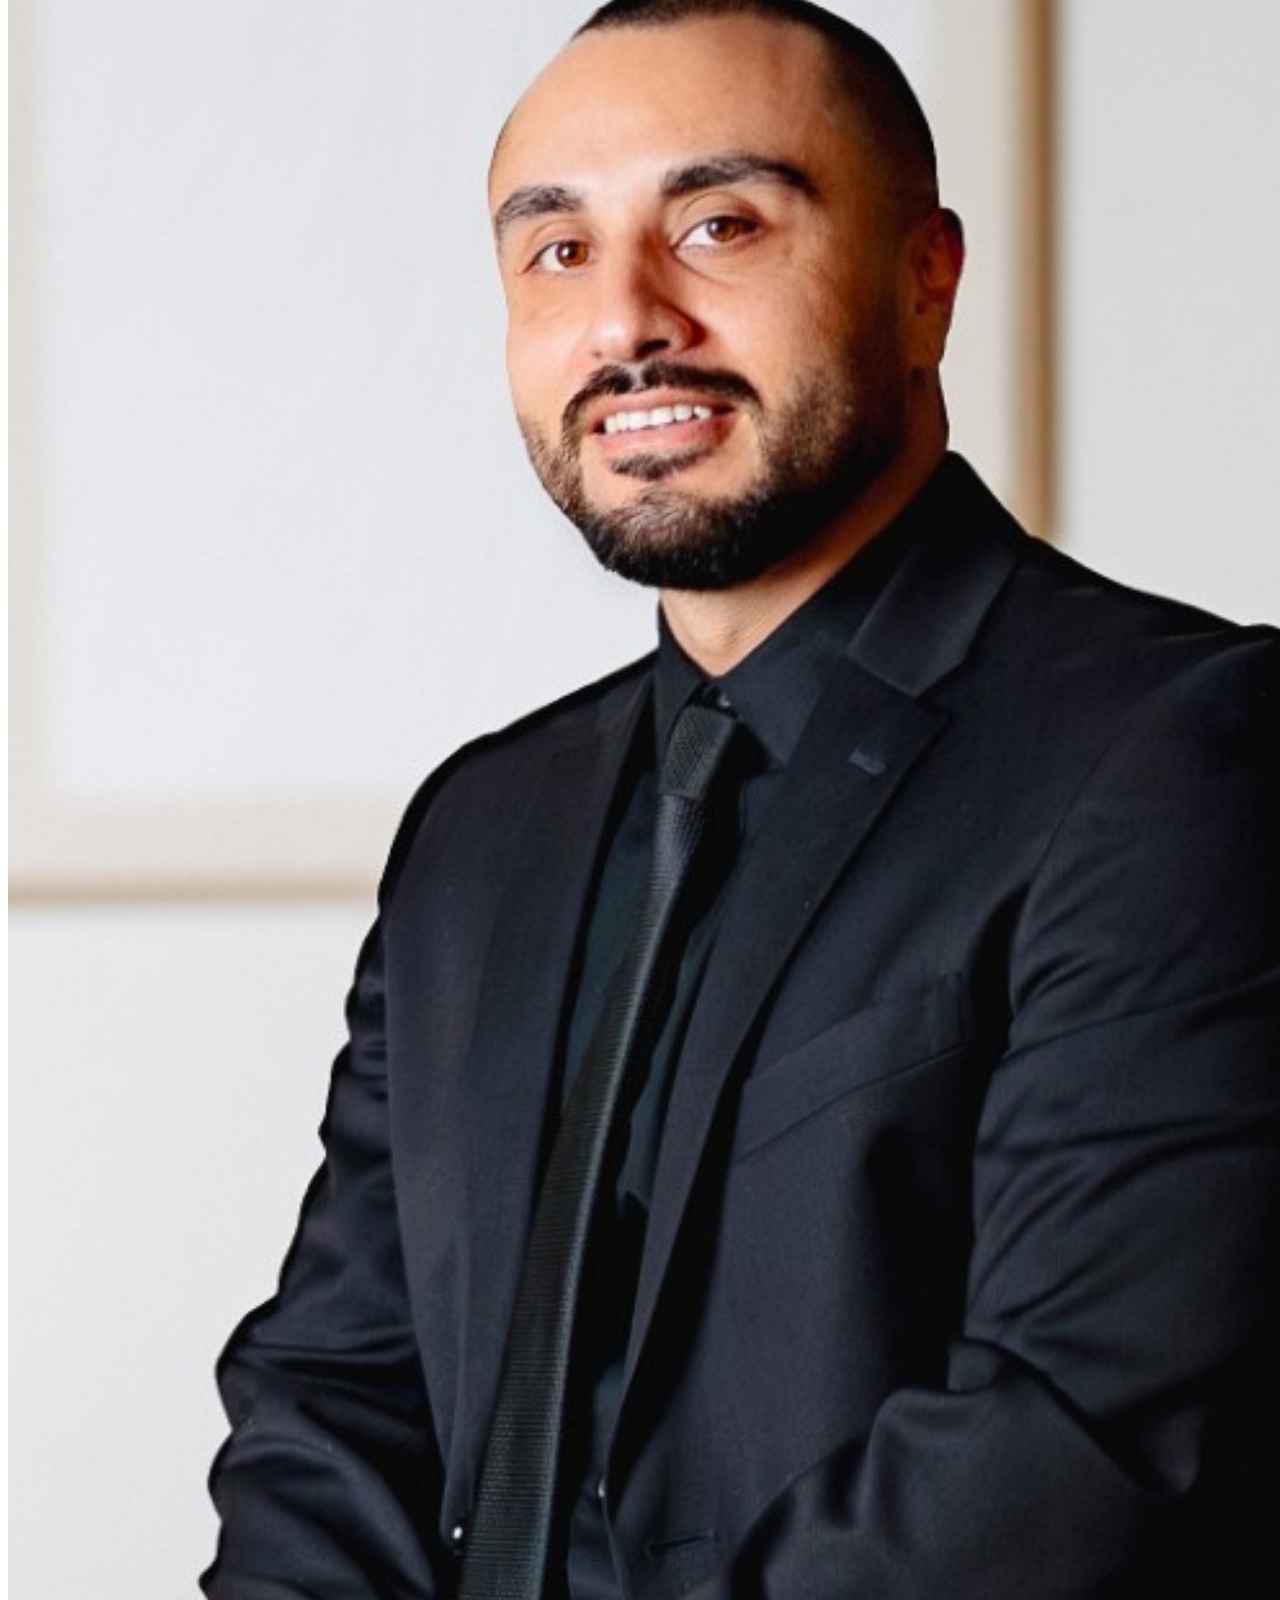
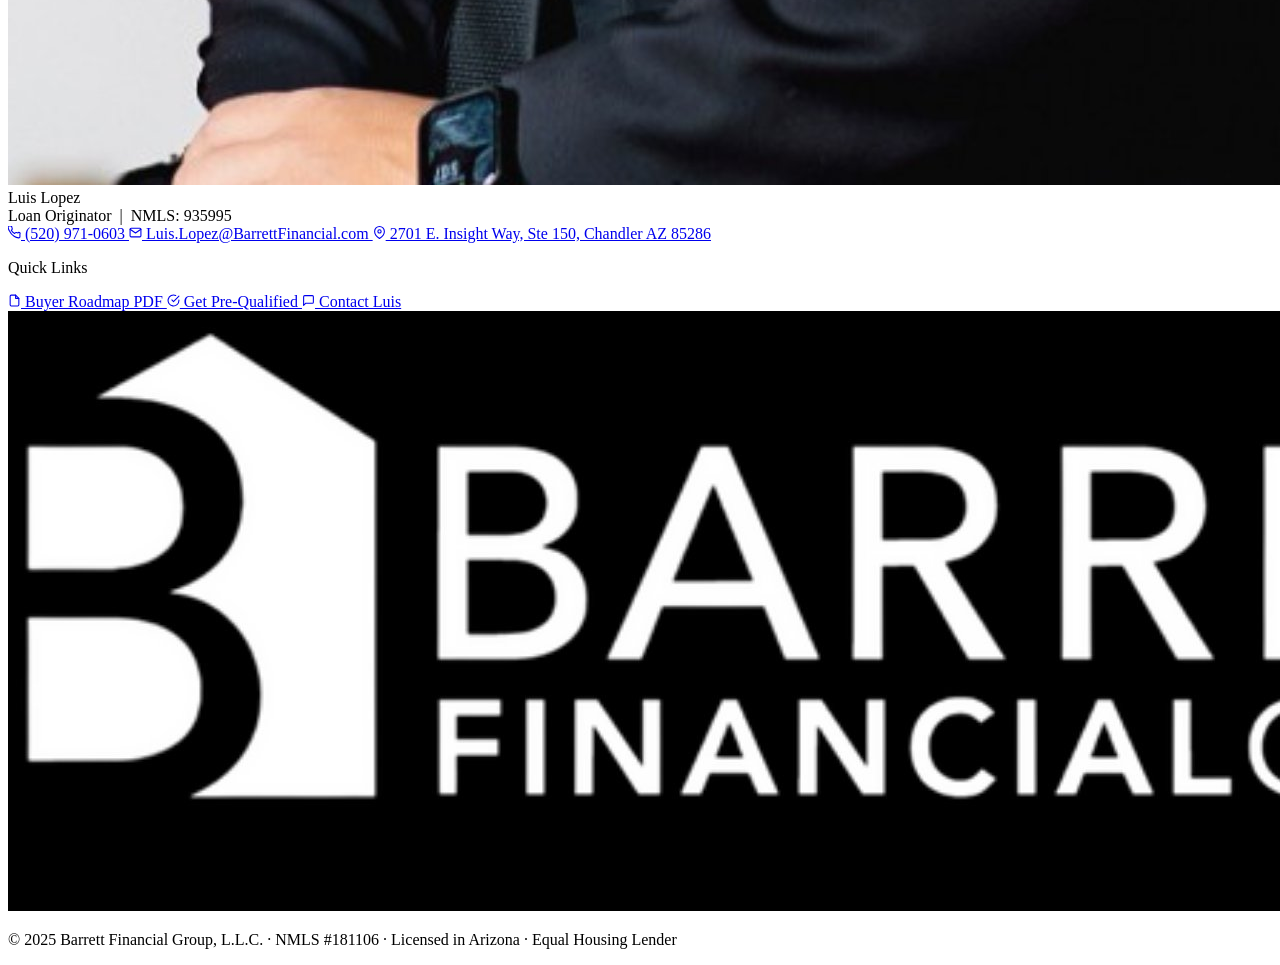
==== commit ea413c85: "Refactor index.html - link external landing.css and landing.js" ====
--- a/index.html
+++ b/index.html
@@ -7,392 +7,7 @@
   <link rel="preconnect" href="https://fonts.googleapis.com">
   <link rel="preconnect" href="https://fonts.gstatic.com" crossorigin>
   <link href="https://fonts.googleapis.com/css2?family=Cormorant+Garamond:ital,wght@0,300;0,400;0,600;0,700;1,300;1,400;1,600&family=DM+Sans:ital,opsz,wght@0,9..40,300;0,9..40,400;0,9..40,500;0,9..40,600;1,9..40,300&display=swap" rel="stylesheet">
-  <style>
-    *, *::before, *::after { box-sizing: border-box; margin: 0; padding: 0; }
-
-    :root {
-      --navy:         #0c1a2e;
-      --navy-mid:     #111f32;
-      --navy-card:    #15243a;
-      --navy-border:  #1d3050;
-      --gold:         #c9a84c;
-      --gold-lt:      #dfc278;
-      --gold-dim:     #8a6e2e;
-      --gold-faint:   rgba(201,168,76,0.10);
-      --border-dark:  rgba(255,255,255,0.07);
-      --border-gold:  rgba(201,168,76,0.22);
-      /* Light palette */
-      --light-bg:     #f5f7fa;
-      --light-card:   #ffffff;
-      --light-border: #e2e8f0;
-      --light-text:   #1a2536;
-      --light-mid:    #4a5a6e;
-      --light-muted:  #8a98a8;
-      --white:        #ffffff;
-      --text-bright:  rgba(255,255,255,0.93);
-      --text-mid:     rgba(255,255,255,0.60);
-      --text-muted:   rgba(255,255,255,0.34);
-    }
-
-    html { scroll-behavior: smooth; }
-    body {
-      font-family: 'DM Sans', sans-serif;
-      background: var(--light-bg);
-      color: var(--light-text);
-      min-height: 100vh;
-      line-height: 1.6;
-    }
-
-    /* ══════════════════════════════════════════
-       TOP BAR
-    ══════════════════════════════════════════ */
-    .top-bar {
-      position: fixed; top: 0; left: 0; right: 0; z-index: 200;
-      background: var(--navy);
-      border-bottom: 1px solid var(--border-gold);
-      padding: 8px clamp(20px,4vw,60px);
-      display: flex; align-items: center; justify-content: space-between;
-      gap: 16px; min-height: 62px;
-    }
-    .top-bar-brand { display: flex; flex-direction: column; align-items: flex-start; }
-    .top-bar-brand img {
-      height: 46px; width: auto; display: block;
-      mix-blend-mode: screen; opacity: 0.95;
-    }
-    .top-bar-nmls {
-      font-size: 0.58rem; font-weight: 400;
-      letter-spacing: 0.16em; color: rgba(255,255,255,0.45);
-      text-transform: uppercase; margin-top: 2px;
-    }
-    .top-bar-phone { display: flex; align-items: center; gap: 8px; flex-shrink: 0; }
-    .top-bar-phone svg { color: var(--gold); flex-shrink: 0; }
-    .top-bar-phone a {
-      font-size: 0.88rem; font-weight: 500; color: var(--text-bright);
-      text-decoration: none; letter-spacing: 0.04em; transition: color 0.18s;
-    }
-    .top-bar-phone a:hover { color: var(--gold-lt); }
-    @media (max-width: 480px) {
-      .top-bar-brand img { height: 36px; }
-      .top-bar-phone a { font-size: 0.8rem; }
-    }
-
-    /* ══════════════════════════════════════════
-       HERO — dark navy
-    ══════════════════════════════════════════ */
-    .hero {
-      padding-top: 62px;
-      background: linear-gradient(155deg, #0c1a2e 0%, #111f32 55%, #0a1520 100%);
-      border-bottom: 1px solid var(--border-gold);
-      position: relative; overflow: hidden;
-    }
-    .hero::before {
-      content: ''; position: absolute; inset: 0;
-      background-image: radial-gradient(rgba(201,168,76,0.06) 1px, transparent 1px);
-      background-size: 36px 36px; pointer-events: none;
-    }
-    .hero-inner {
-      position: relative; z-index: 1;
-      max-width: 1200px; margin: 0 auto;
-      padding: clamp(56px,7vw,96px) clamp(28px,5vw,72px) clamp(72px,8vw,112px);
-      display: grid; grid-template-columns: 1fr; gap: 60px; align-items: center;
-    }
-    @media (min-width: 860px) {
-      .hero-inner { grid-template-columns: 1fr auto 340px; gap: 56px; }
-    }
-
-    .hero-eyebrow {
-      font-size: 0.62rem; font-weight: 400; letter-spacing: 0.28em;
-      text-transform: uppercase; color: var(--gold); margin-bottom: 22px;
-      display: flex; align-items: center; gap: 12px;
-    }
-    .hero-eyebrow::before {
-      content: ''; display: inline-block; width: 30px; height: 1px;
-      background: var(--gold); flex-shrink: 0;
-    }
-    .hero h1 {
-      font-family: 'Cormorant Garamond', serif;
-      font-size: clamp(3.2rem,6vw,5rem); font-weight: 700;
-      letter-spacing: -0.01em; color: var(--white);
-      line-height: 1.07; margin-bottom: 10px;
-    }
-    .hero h1 em { font-style: italic; font-weight: 600; color: var(--gold); display: block; }
-    .hero-title-line {
-      font-size: 0.64rem; letter-spacing: 0.22em;
-      text-transform: uppercase; color: var(--text-muted); margin-bottom: 26px;
-    }
-    .hero-bio {
-      font-size: clamp(0.9rem,1.4vw,1rem); font-weight: 300;
-      line-height: 1.9; color: var(--text-mid); max-width: 400px; margin-bottom: 40px;
-    }
-    .steps { display: flex; flex-direction: column; gap: 22px; }
-    .step { display: flex; align-items: flex-start; gap: 16px; }
-    .step-num {
-      width: 34px; height: 34px; border-radius: 50%;
-      background: linear-gradient(135deg, var(--gold), var(--gold-lt));
-      display: flex; align-items: center; justify-content: center;
-      font-size: 0.78rem; font-weight: 700; color: var(--navy);
-      flex-shrink: 0; margin-top: 1px;
-    }
-    .step-text strong { display: block; font-size: 0.93rem; font-weight: 600; color: var(--white); margin-bottom: 3px; }
-    .step-text span { font-size: 0.82rem; font-weight: 300; color: var(--text-muted); line-height: 1.5; }
-
-    .hero-photo-wrap { display: flex; justify-content: center; align-items: flex-end; }
-    .hero-photo-frame { position: relative; }
-    .hero-photo-frame::before {
-      content: ''; position: absolute; inset: -10px;
-      border: 1px solid var(--gold); border-radius: 4px; z-index: 0; opacity: 0.5;
-    }
-    .hero-photo-frame img {
-      width: clamp(190px,22vw,290px); height: clamp(250px,30vw,390px);
-      object-fit: cover; object-position: top center;
-      display: block; border-radius: 3px; position: relative; z-index: 1;
-    }
-    .hero-photo-badge {
-      position: absolute; bottom: -20px; right: -20px;
-      background: var(--gold); border-radius: 3px;
-      padding: 12px 16px; z-index: 2; box-shadow: 0 8px 28px rgba(0,0,0,0.5);
-    }
-    .hero-photo-badge .b-num {
-      font-family: 'Cormorant Garamond', serif;
-      font-size: 1.6rem; font-weight: 700; color: var(--navy); line-height: 1;
-    }
-    .hero-photo-badge .b-label {
-      font-size: 0.54rem; letter-spacing: 0.14em;
-      text-transform: uppercase; color: var(--navy); opacity: 0.72;
-    }
-
-    /* ══════════════════════════════════════════
-       HERO CONTACT CARD — white, matches form card
-    ══════════════════════════════════════════ */
-    .hero-contact-card {
-      background: var(--light-card);
-      border: 1px solid var(--light-border);
-      border-top: 3px solid var(--gold);
-      border-radius: 6px;
-      padding: 32px 28px;
-      display: flex; flex-direction: column; gap: 20px;
-      box-shadow: 0 8px 40px rgba(0,0,0,0.28);
-    }
-
-    /* Label — gold-dim, like form-card-label */
-    .hcc-label {
-      font-size: 0.58rem; letter-spacing: 0.26em;
-      text-transform: uppercase; color: var(--gold-dim);
-    }
-    /* Name — navy, like form h2 */
-    .hcc-name {
-      font-family: 'Cormorant Garamond', serif;
-      font-size: 2rem; font-weight: 600;
-      color: var(--navy); line-height: 1.1;
-      margin-top: 2px;
-    }
-    /* Title — light-muted, like form-sub */
-    .hcc-title {
-      font-size: 0.63rem; letter-spacing: 0.14em;
-      text-transform: uppercase; color: var(--light-muted);
-      margin-top: 2px;
-    }
-    /* Divider — light border */
-    .hcc-divider { height: 1px; background: var(--light-border); }
-
-    /* Contact rows — dark text on white */
-    .hcc-row {
-      display: flex; align-items: flex-start; gap: 12px;
-      text-decoration: none; color: inherit;
-    }
-    .hcc-row svg { flex-shrink: 0; margin-top: 3px; color: var(--gold-dim); }
-    .hcc-row span {
-      font-size: 0.82rem; font-weight: 400;
-      color: var(--light-mid); line-height: 1.55;
-    }
-    .hcc-row:hover span { color: var(--navy); }
-
-    /* NMLS — light-muted */
-    .hcc-nmls {
-      font-size: 0.58rem; letter-spacing: 0.1em;
-      text-transform: uppercase; color: var(--light-muted);
-    }
-
-    /* ══════════════════════════════════════════
-       BUTTONS
-    ══════════════════════════════════════════ */
-    .btn {
-      display: inline-flex; align-items: center; gap: 9px;
-      padding: 14px 24px; border-radius: 3px;
-      font-family: 'DM Sans', sans-serif;
-      font-size: 0.72rem; font-weight: 500;
-      letter-spacing: 0.12em; text-transform: uppercase;
-      text-decoration: none; cursor: pointer;
-      transition: all 0.2s ease;
-      border: 1.5px solid transparent; white-space: nowrap;
-    }
-    .btn-gold  { background: var(--gold); color: var(--navy); border-color: var(--gold); }
-    .btn-gold:hover { background: var(--gold-lt); border-color: var(--gold-lt); }
-    .btn-navy  { background: var(--navy); color: var(--white); border-color: var(--navy); }
-    .btn-navy:hover { background: var(--navy-card); border-color: var(--navy-card); }
-    /* Outline on white bg */
-    .btn-outline-light {
-      background: transparent; color: var(--navy);
-      border-color: var(--light-border);
-    }
-    .btn-outline-light:hover { border-color: var(--gold); color: var(--gold-dim); }
-
-    /* ══════════════════════════════════════════
-       RESOURCES STRIP — white
-    ══════════════════════════════════════════ */
-    .resources-strip { background: var(--light-card); border-bottom: 1px solid var(--light-border); }
-    .resources-grid { max-width: 1200px; margin: 0 auto; display: grid; grid-template-columns: 1fr; }
-    @media (min-width: 640px) { .resources-grid { grid-template-columns: 1fr 1fr; } }
-    .resource-card {
-      padding: clamp(32px,4vw,52px) clamp(28px,4vw,60px);
-      display: flex; flex-direction: column; gap: 16px;
-      border-bottom: 1px solid var(--light-border);
-    }
-    @media (min-width: 640px) {
-      .resource-card { border-bottom: none; }
-      .resource-card:first-child { border-right: 1px solid var(--light-border); }
-    }
-    .resource-icon {
-      width: 44px; height: 44px; border-radius: 50%;
-      background: #f0f4f8; border: 1px solid var(--light-border);
-      display: flex; align-items: center; justify-content: center;
-    }
-    .resource-icon svg { color: var(--gold-dim); }
-    .resource-card h3 {
-      font-family: 'Cormorant Garamond', serif;
-      font-size: clamp(1.3rem,2.4vw,1.65rem); font-weight: 600;
-      color: var(--light-text); line-height: 1.2;
-    }
-    .resource-card p { font-size: 0.88rem; font-weight: 300; color: var(--light-mid); line-height: 1.8; flex: 1; }
-
-    /* ══════════════════════════════════════════
-       ABOUT + FORM — navy background
-    ══════════════════════════════════════════ */
-    .section-wrap { background: var(--navy); border-bottom: 1px solid var(--border-gold); }
-    .section { max-width: 1200px; margin: 0 auto; padding: clamp(60px,7vw,100px) clamp(28px,5vw,72px); }
-    .main-grid { display: grid; grid-template-columns: 1fr; gap: 64px; align-items: start; }
-    @media (min-width: 860px) { .main-grid { grid-template-columns: 1fr 1fr; gap: 80px; } }
-
-    .section-tag { font-size: 0.6rem; letter-spacing: 0.28em; text-transform: uppercase; color: var(--gold); margin-bottom: 14px; }
-    .section-title {
-      font-family: 'Cormorant Garamond', serif;
-      font-size: clamp(2.2rem,3.5vw,3rem); font-weight: 600;
-      color: var(--gold); line-height: 1.15; margin-bottom: 20px;
-    }
-    .section-title em { font-style: italic; color: var(--gold-lt); }
-    .divider-line { width: 44px; height: 1px; background: var(--gold); margin-bottom: 28px; }
-    .left-prose p { font-size: 0.93rem; font-weight: 300; line-height: 1.92; color: var(--text-bright); margin-bottom: 18px; }
-    .stats-row { display: flex; gap: 36px; margin-top: 36px; padding-top: 32px; border-top: 1px solid var(--border-gold); }
-    .stat .num { font-family: 'Cormorant Garamond', serif; font-size: 2.2rem; font-weight: 700; color: var(--gold); line-height: 1; margin-bottom: 5px; }
-    .stat .lbl { font-size: 0.63rem; letter-spacing: 0.14em; text-transform: uppercase; color: var(--text-muted); }
-    .loan-chips-wrap { margin-top: 32px; padding-top: 28px; border-top: 1px solid var(--border-gold); }
-    .loan-chips-label { font-size: 0.6rem; letter-spacing: 0.18em; text-transform: uppercase; color: var(--gold); margin-bottom: 14px; }
-    .chips { display: flex; flex-wrap: wrap; gap: 9px; }
-    .chip {
-      background: #ffffff; border: 1px solid rgba(255,255,255,0.9);
-      border-radius: 100px; padding: 5px 16px;
-      font-size: 0.74rem; font-weight: 500; color: var(--navy); letter-spacing: 0.03em;
-    }
-
-    /* ══════════════════════════════════════════
-       FORM CARD — white
-    ══════════════════════════════════════════ */
-    .form-card {
-      background: var(--light-card); border: 1px solid var(--light-border);
-      border-top: 3px solid var(--gold); border-radius: 6px;
-      padding: clamp(28px,4vw,44px); box-shadow: 0 8px 40px rgba(0,0,0,0.30);
-    }
-    .form-card-label { font-size: 0.58rem; letter-spacing: 0.26em; text-transform: uppercase; color: var(--gold-dim); margin-bottom: 8px; }
-    .form-card h2 {
-      font-family: 'Cormorant Garamond', serif;
-      font-size: clamp(1.9rem,3vw,2.4rem); font-weight: 600;
-      color: var(--navy); margin-bottom: 6px; line-height: 1.15;
-    }
-    .form-card h2 em { font-style: italic; color: var(--gold-dim); }
-    .form-sub { font-size: 0.84rem; font-weight: 300; color: var(--light-muted); margin-bottom: 28px; }
-    .fg { margin-bottom: 18px; }
-    .fg label { display: block; font-size: 0.66rem; font-weight: 500; letter-spacing: 0.1em; text-transform: uppercase; color: var(--light-mid); margin-bottom: 8px; }
-    .fg input, .fg select {
-      width: 100%; padding: 13px 16px;
-      background: #ffffff; border: 1.5px solid #d0d9e6; border-radius: 4px;
-      font-family: 'DM Sans', sans-serif; font-size: 0.93rem; font-weight: 400;
-      color: var(--light-text); outline: none;
-      transition: border-color 0.2s, box-shadow 0.2s;
-    }
-    .fg input::placeholder { color: #b0bdc8; }
-    .fg input:focus, .fg select:focus { border-color: var(--gold); box-shadow: 0 0 0 3px rgba(201,168,76,0.15); }
-    .fg-hint { font-size: 0.72rem; font-weight: 300; color: var(--light-muted); margin-top: 6px; }
-    .select-wrap { position: relative; }
-    .select-wrap::after {
-      content: ''; position: absolute; right: 14px; top: 50%; transform: translateY(-50%);
-      border-left: 5px solid transparent; border-right: 5px solid transparent;
-      border-top: 5px solid var(--light-muted); pointer-events: none;
-    }
-    .select-wrap select { appearance: none; padding-right: 36px; }
-    .submit-btn {
-      width: 100%; padding: 15px; background: var(--navy); color: var(--white);
-      border: none; border-radius: 4px; font-family: 'DM Sans', sans-serif;
-      font-size: 0.75rem; font-weight: 600; letter-spacing: 0.14em; text-transform: uppercase;
-      cursor: pointer; transition: background 0.2s, transform 0.15s; margin-top: 6px;
-    }
-    .submit-btn:hover { background: var(--navy-card); transform: translateY(-1px); }
-    .submit-btn:disabled { opacity: 0.55; cursor: not-allowed; transform: none; }
-    .privacy-note { text-align: center; font-size: 0.72rem; color: var(--light-muted); margin-top: 12px; }
-    .error-msg {
-      display: none; text-align: center; font-size: 0.82rem; color: #b91c1c;
-      margin-top: 10px; background: #fef2f2; border: 1px solid #fca5a5;
-      padding: 10px 14px; border-radius: 4px;
-    }
-    .success-state { display: none; text-align: center; padding: 36px 20px; }
-    .success-state .s-icon { font-size: 3rem; margin-bottom: 16px; }
-    .success-state h3 { font-family: 'Cormorant Garamond', serif; font-size: 1.9rem; font-weight: 600; color: var(--navy); margin-bottom: 10px; }
-    .success-state p { font-size: 0.9rem; font-weight: 300; color: var(--light-mid); }
-
-    /* ══════════════════════════════════════════
-       PULL QUOTE
-    ══════════════════════════════════════════ */
-    .pull-quote {
-      background: var(--navy-mid); border-top: 1px solid var(--border-gold);
-      border-bottom: 1px solid var(--border-gold);
-      padding: clamp(52px,6vw,80px) clamp(28px,8vw,140px); text-align: center;
-    }
-    .pull-quote p {
-      font-family: 'Cormorant Garamond', serif;
-      font-size: clamp(1.55rem,3vw,2.5rem); font-weight: 300; font-style: italic;
-      color: rgba(255,255,255,0.85); max-width: 840px; margin: 0 auto; line-height: 1.5;
-    }
-    .pull-quote p::before { content: '\201C'; color: var(--gold); margin-right: 3px; }
-    .pull-quote p::after  { content: '\201D'; color: var(--gold); margin-left: 3px; }
-
-    /* ══════════════════════════════════════════
-       FOOTER
-    ══════════════════════════════════════════ */
-    .site-footer { background: #080e1a; border-top: 1px solid var(--border-gold); }
-    .footer-inner { max-width: 1200px; margin: 0 auto; padding: clamp(48px,5vw,80px) clamp(28px,5vw,72px) clamp(28px,3vw,44px); }
-    .footer-cols { display: grid; grid-template-columns: 1fr; gap: 48px; margin-bottom: 44px; }
-    @media (min-width: 640px) { .footer-cols { grid-template-columns: 1fr 1fr; } }
-    .footer-col-label { font-size: 0.58rem; letter-spacing: 0.26em; text-transform: uppercase; color: var(--gold); margin-bottom: 22px; }
-    .footer-contact-block { display: flex; gap: 20px; align-items: flex-start; }
-    .footer-avatar { width: 66px; height: 66px; border-radius: 50%; object-fit: cover; object-position: top center; border: 2px solid var(--gold); flex-shrink: 0; box-shadow: 0 0 0 4px rgba(201,168,76,0.1); }
-    .footer-contact-rows { display: flex; flex-direction: column; gap: 8px; }
-    .footer-card-name { font-family: 'Cormorant Garamond', serif; font-size: 1.3rem; font-weight: 600; color: var(--white); line-height: 1.1; }
-    .footer-card-title { font-size: 0.63rem; letter-spacing: 0.12em; text-transform: uppercase; color: var(--text-muted); margin-bottom: 4px; }
-    .footer-contact-row { display: flex; align-items: center; gap: 10px; text-decoration: none; font-size: 0.8rem; font-weight: 300; color: var(--text-mid); transition: color 0.18s; }
-    .footer-contact-row:hover { color: var(--gold-lt); }
-    .footer-contact-row svg { flex-shrink: 0; color: var(--gold-dim); }
-    .footer-links-list { display: flex; flex-direction: column; gap: 16px; }
-    .footer-link-item { display: flex; align-items: center; gap: 11px; text-decoration: none; font-size: 0.82rem; font-weight: 300; color: var(--text-mid); transition: color 0.18s; }
-    .footer-link-item:hover { color: var(--gold-lt); }
-    .footer-link-item svg { flex-shrink: 0; color: var(--gold); }
-    .footer-barrett-logo { margin-top: 32px; padding-top: 24px; border-top: 1px solid var(--border-dark); }
-    .footer-barrett-logo img { height: 28px; width: auto; mix-blend-mode: screen; opacity: 0.7; }
-    .footer-bottom { padding-top: 24px; border-top: 1px solid var(--border-dark); }
-    .footer-legal-row { font-size: 0.68rem; font-weight: 300; color: var(--text-muted); letter-spacing: 0.04em; }
-
-    /* ══════════════════════════════════════════ MOBILE */
-    @media (max-width: 859px) { .hero-contact-card { max-width: 100%; } }
-    @media (max-width: 540px) { .stats-row { gap: 20px; } .stat .num { font-size: 1.9rem; } }
-  </style>
+  <link rel="stylesheet" href="landing.css">
   <meta name="description" content="Connect with Luis Lopez, Loan Originator at Barrett Financial Group (NMLS# 935995 | Company NMLS# 181106), licensed in Arizona. Get guidance on home purchase loans, FHA, VA, and conventional financing. Not a commitment to lend. Subject to credit approval.">
 </head>
 <body>
@@ -668,26 +283,7 @@
     </div>
   </footer>
 
-<script>
-const form = document.getElementById('intakeForm');
-const submitBtn = document.getElementById('submitBtn');
-form.addEventListener('submit', async function(e) {
-  e.preventDefault();
-  submitBtn.disabled = true;
-  submitBtn.textContent = 'Sending…';
-  var fd = new FormData(form);
-  fd.append('source', 'Landing Page — Contact Form');
-  try {
-    await fetch('https://hook.us2.make.com/yva8wlu9q65s6l8fj0dq2gd4rwqrpoce', { method: 'POST', body: fd });
-  } catch(err) {}
-  // Show the dark navy modal in success state
-  var photo = document.getElementById('hero-headshot');
-  if (photo) document.getElementById('contactModalPhoto').src = photo.src;
-  document.getElementById('contactFormWrap').style.display = 'none';
-  document.getElementById('contactSuccess').style.display  = 'block';
-  document.getElementById('contactModal').style.display    = 'flex';
-});
-</script>
+
 
 <!-- Contact Modal (same flow as calculator) -->
 <div id="contactModal" style="display:none;position:fixed;inset:0;background:rgba(6,14,28,.93);z-index:10000;align-items:center;justify-content:center;padding:20px;overflow-y:auto" onclick="if(event.target===this)document.getElementById('contactModal').style.display='none'">
@@ -739,38 +335,7 @@
     </div>
   </div>
 </div>
-<script>
-function openContactModal() {
-  var photo = document.getElementById('hero-headshot');
-  if (photo) document.getElementById('contactModalPhoto').src = photo.src;
-  document.getElementById('contactModal').style.display = 'flex';
-  document.getElementById('contactFormWrap').style.display = 'block';
-  document.getElementById('contactSuccess').style.display = 'none';
-  document.getElementById('cSubmitBtn').disabled = false;
-  document.getElementById('cSubmitBtn').textContent = 'Get a Call Back →';
-}
-async function submitContactModal() {
-  var name  = document.getElementById('cName').value.trim();
-  var phone = document.getElementById('cPhone').value.trim();
-  var email = document.getElementById('cEmail').value.trim();
-  var lang  = document.getElementById('cLang').value;
-  if (!name || !phone || !email) { alert('Please fill in all required fields.'); return; }
-  var btn = document.getElementById('cSubmitBtn');
-  btn.disabled = true; btn.textContent = 'Sending…';
-  var fd = new FormData();
-  fd.append('name', name); fd.append('phone', phone);
-  fd.append('email', email); fd.append('language', lang);
-  fd.append('source', 'Landing Page — Get Started');
-  try {
-    await fetch('https://hook.us2.make.com/yva8wlu9q65s6l8fj0dq2gd4rwqrpoce', { method:'POST', body: fd });
-    document.getElementById('contactFormWrap').style.display = 'none';
-    document.getElementById('contactSuccess').style.display  = 'block';
-  } catch(e) {
-    btn.disabled = false; btn.textContent = 'Get a Call Back →';
-    alert('Something went wrong. Please call (520) 971-0603 directly.');
-  }
-}
-</script>
+<script src="landing.js"></script>
 
 </body>
 </html>
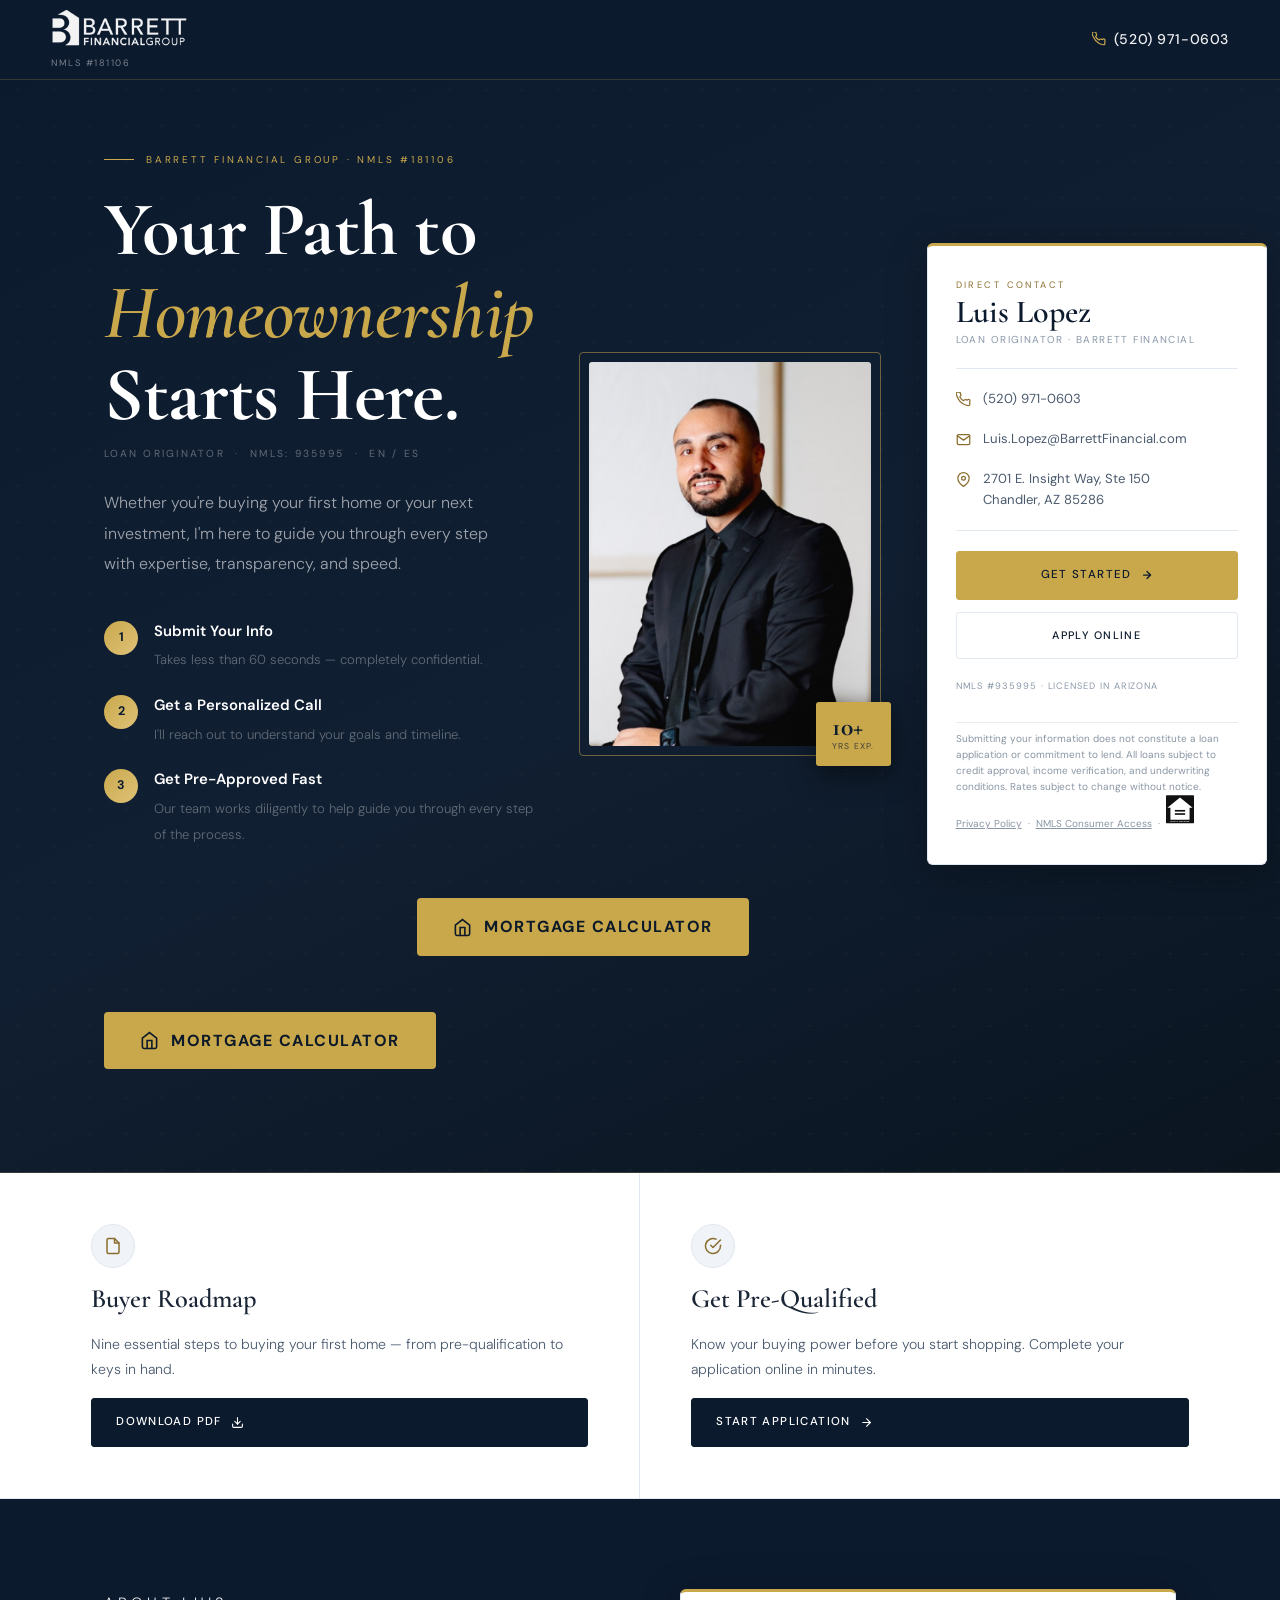
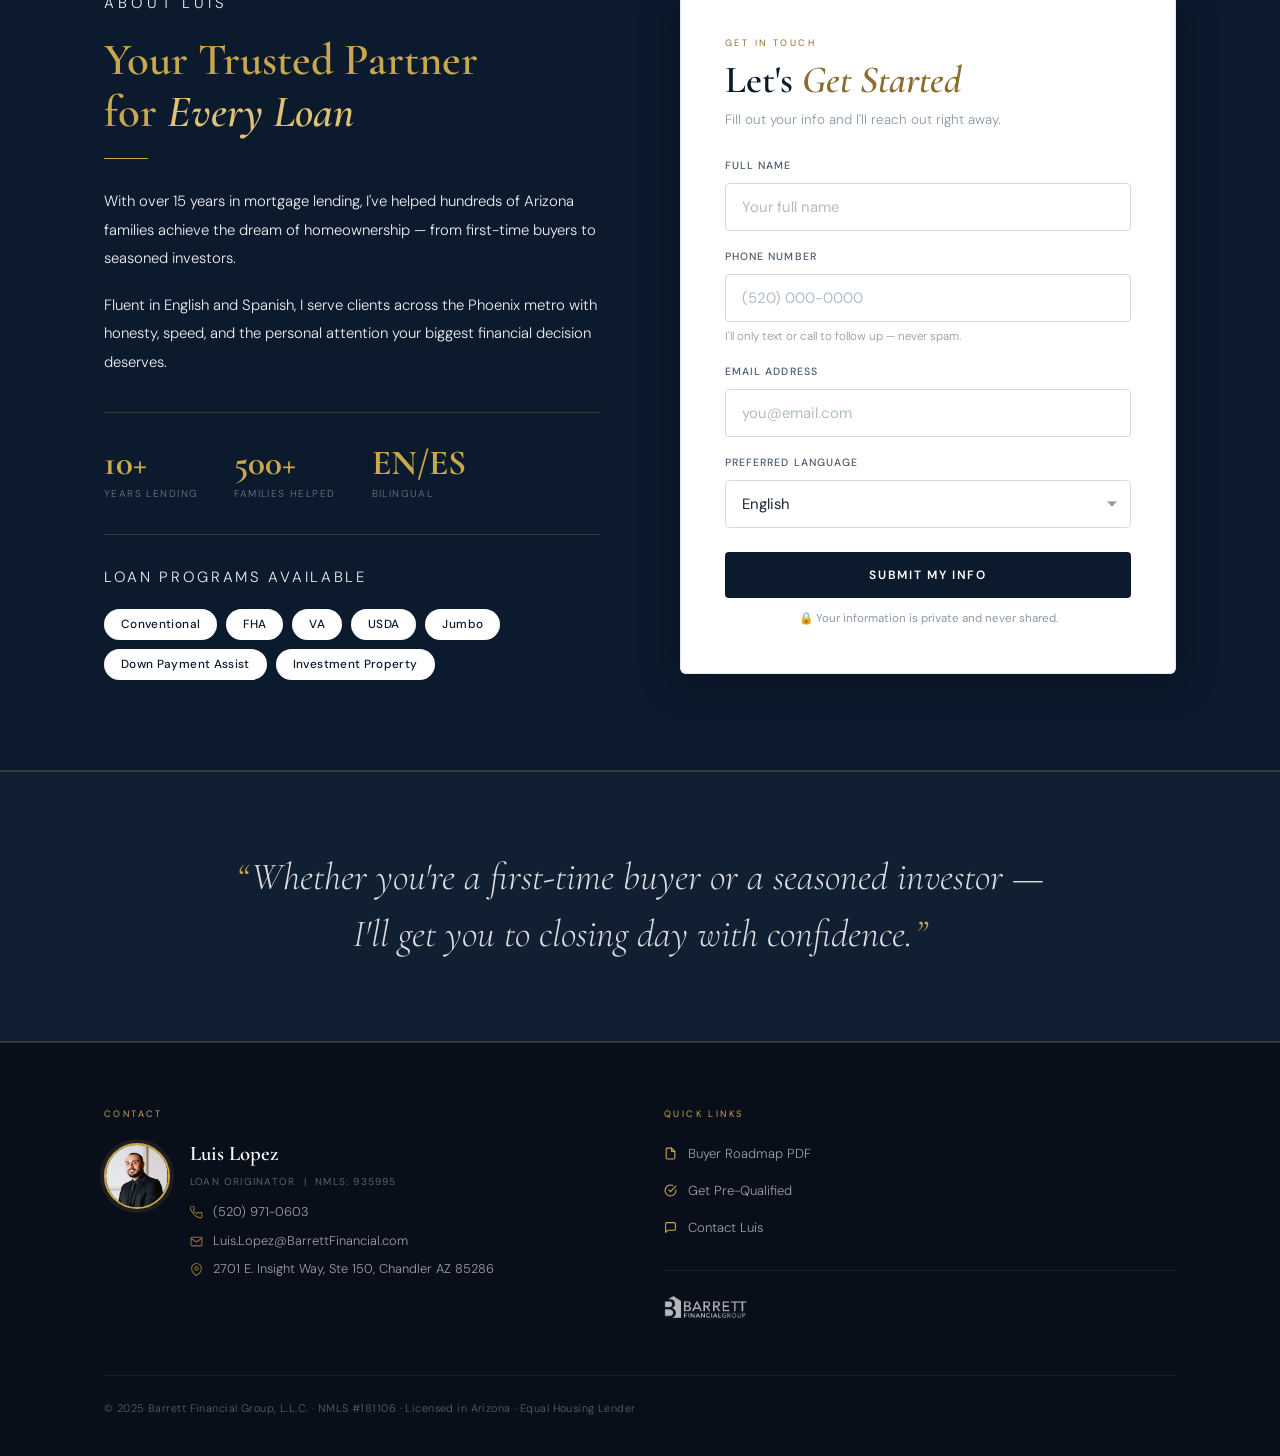
==== commit 04b23c14: "Add mobile calc button below contact card, hide desktop version on mobile" ====
--- a/index.html
+++ b/index.html
@@ -48,7 +48,7 @@
             <div class="step-text"><strong>Get Pre-Approved Fast</strong><span>Our team works diligently to help guide you through every step of the process.</span></div>
           </div>
         <!-- Mortgage Calculator Button -->
-        <div style="margin-top:30px;margin-left:73%;text-align:center;">
+        <div class="calc-cta-wrap" style="margin-top:30px;margin-left:73%;text-align:center;">
           <a
             href="buying-power-calculator.html"
             style="text-decoration:none;display:inline-flex;align-items:center;gap:12px;font-size:16px;letter-spacing:1.5px;padding:16px 36px;background:#c9a84c;color:#0c1929;border:none;border-radius:4px;font-weight:700;cursor:pointer;font-family:inherit;white-space:nowrap;">
@@ -120,6 +120,18 @@
         </span>
       </p>
       </div>
+    <!-- Mobile-only: Mortgage Calculator button -->
+    <div class="calc-cta-mobile">
+      <a
+            href="buying-power-calculator.html"
+            style="text-decoration:none;display:inline-flex;align-items:center;gap:12px;font-size:16px;letter-spacing:1.5px;padding:16px 36px;background:#c9a84c;color:#0c1929;border:none;border-radius:4px;font-weight:700;cursor:pointer;font-family:inherit;white-space:nowrap;">
+            <svg width="19" height="19" viewBox="0 0 24 24" fill="none" stroke="#0c1929" stroke-width="2">
+              <path d="M3 9l9-7 9 7v11a2 2 0 01-2 2H5a2 2 0 01-2-2z"/>
+              <polyline points="9 22 9 12 15 12 15 22"/>
+            </svg>
+            MORTGAGE CALCULATOR
+          </a>
+    </div>
 
     </div>
   </section>
--- a/landing.css
+++ b/landing.css
@@ -0,0 +1,386 @@
+
+    *, *::before, *::after { box-sizing: border-box; margin: 0; padding: 0; }
+
+    :root {
+      --navy:         #0c1a2e;
+      --navy-mid:     #111f32;
+      --navy-card:    #15243a;
+      --navy-border:  #1d3050;
+      --gold:         #c9a84c;
+      --gold-lt:      #dfc278;
+      --gold-dim:     #8a6e2e;
+      --gold-faint:   rgba(201,168,76,0.10);
+      --border-dark:  rgba(255,255,255,0.07);
+      --border-gold:  rgba(201,168,76,0.22);
+      /* Light palette */
+      --light-bg:     #f5f7fa;
+      --light-card:   #ffffff;
+      --light-border: #e2e8f0;
+      --light-text:   #1a2536;
+      --light-mid:    #4a5a6e;
+      --light-muted:  #8a98a8;
+      --white:        #ffffff;
+      --text-bright:  rgba(255,255,255,0.93);
+      --text-mid:     rgba(255,255,255,0.60);
+      --text-muted:   rgba(255,255,255,0.34);
+    }
+
+    html { scroll-behavior: smooth; }
+    body {
+      font-family: 'DM Sans', sans-serif;
+      background: var(--light-bg);
+      color: var(--light-text);
+      min-height: 100vh;
+      line-height: 1.6;
+    }
+
+    /* ══════════════════════════════════════════
+       TOP BAR
+    ══════════════════════════════════════════ */
+    .top-bar {
+      position: fixed; top: 0; left: 0; right: 0; z-index: 200;
+      background: var(--navy);
+      border-bottom: 1px solid var(--border-gold);
+      padding: 8px clamp(20px,4vw,60px);
+      display: flex; align-items: center; justify-content: space-between;
+      gap: 16px; min-height: 62px;
+    }
+    .top-bar-brand { display: flex; flex-direction: column; align-items: flex-start; }
+    .top-bar-brand img {
+      height: 46px; width: auto; display: block;
+      mix-blend-mode: screen; opacity: 0.95;
+    }
+    .top-bar-nmls {
+      font-size: 0.58rem; font-weight: 400;
+      letter-spacing: 0.16em; color: rgba(255,255,255,0.45);
+      text-transform: uppercase; margin-top: 2px;
+    }
+    .top-bar-phone { display: flex; align-items: center; gap: 8px; flex-shrink: 0; }
+    .top-bar-phone svg { color: var(--gold); flex-shrink: 0; }
+    .top-bar-phone a {
+      font-size: 0.88rem; font-weight: 500; color: var(--text-bright);
+      text-decoration: none; letter-spacing: 0.04em; transition: color 0.18s;
+    }
+    .top-bar-phone a:hover { color: var(--gold-lt); }
+    @media (max-width: 480px) {
+      .top-bar-brand img { height: 36px; }
+      .top-bar-phone a { font-size: 0.8rem; }
+    }
+
+    /* ══════════════════════════════════════════
+       HERO — dark navy
+    ══════════════════════════════════════════ */
+    .hero {
+      padding-top: 62px;
+      background: linear-gradient(155deg, #0c1a2e 0%, #111f32 55%, #0a1520 100%);
+      border-bottom: 1px solid var(--border-gold);
+      position: relative; overflow: hidden;
+    }
+    .hero::before {
+      content: ''; position: absolute; inset: 0;
+      background-image: radial-gradient(rgba(201,168,76,0.06) 1px, transparent 1px);
+      background-size: 36px 36px; pointer-events: none;
+    }
+    .hero-inner {
+      position: relative; z-index: 1;
+      max-width: 1200px; margin: 0 auto;
+      padding: clamp(56px,7vw,96px) clamp(28px,5vw,72px) clamp(72px,8vw,112px);
+      display: grid; grid-template-columns: 1fr; gap: 60px; align-items: center;
+    }
+    @media (min-width: 860px) {
+      .hero-inner { grid-template-columns: 1fr auto 340px; gap: 56px; }
+    }
+
+    .hero-eyebrow {
+      font-size: 0.62rem; font-weight: 400; letter-spacing: 0.28em;
+      text-transform: uppercase; color: var(--gold); margin-bottom: 22px;
+      display: flex; align-items: center; gap: 12px;
+    }
+    .hero-eyebrow::before {
+      content: ''; display: inline-block; width: 30px; height: 1px;
+      background: var(--gold); flex-shrink: 0;
+    }
+    .hero h1 {
+      font-family: 'Cormorant Garamond', serif;
+      font-size: clamp(3.2rem,6vw,5rem); font-weight: 700;
+      letter-spacing: -0.01em; color: var(--white);
+      line-height: 1.07; margin-bottom: 10px;
+    }
+    .hero h1 em { font-style: italic; font-weight: 600; color: var(--gold); display: block; }
+    .hero-title-line {
+      font-size: 0.64rem; letter-spacing: 0.22em;
+      text-transform: uppercase; color: var(--text-muted); margin-bottom: 26px;
+    }
+    .hero-bio {
+      font-size: clamp(0.9rem,1.4vw,1rem); font-weight: 300;
+      line-height: 1.9; color: var(--text-mid); max-width: 400px; margin-bottom: 40px;
+    }
+    .steps { display: flex; flex-direction: column; gap: 22px; }
+    .step { display: flex; align-items: flex-start; gap: 16px; }
+    .step-num {
+      width: 34px; height: 34px; border-radius: 50%;
+      background: linear-gradient(135deg, var(--gold), var(--gold-lt));
+      display: flex; align-items: center; justify-content: center;
+      font-size: 0.78rem; font-weight: 700; color: var(--navy);
+      flex-shrink: 0; margin-top: 1px;
+    }
+    .step-text strong { display: block; font-size: 0.93rem; font-weight: 600; color: var(--white); margin-bottom: 3px; }
+    .step-text span { font-size: 0.82rem; font-weight: 300; color: var(--text-muted); line-height: 1.5; }
+
+    .hero-photo-wrap { display: flex; justify-content: center; align-items: flex-end; }
+    .hero-photo-frame { position: relative; }
+    .hero-photo-frame::before {
+      content: ''; position: absolute; inset: -10px;
+      border: 1px solid var(--gold); border-radius: 4px; z-index: 0; opacity: 0.5;
+    }
+    .hero-photo-frame img {
+      width: clamp(190px,22vw,290px); height: clamp(250px,30vw,390px);
+      object-fit: cover; object-position: top center;
+      display: block; border-radius: 3px; position: relative; z-index: 1;
+    }
+    .hero-photo-badge {
+      position: absolute; bottom: -20px; right: -20px;
+      background: var(--gold); border-radius: 3px;
+      padding: 12px 16px; z-index: 2; box-shadow: 0 8px 28px rgba(0,0,0,0.5);
+    }
+    .hero-photo-badge .b-num {
+      font-family: 'Cormorant Garamond', serif;
+      font-size: 1.6rem; font-weight: 700; color: var(--navy); line-height: 1;
+    }
+    .hero-photo-badge .b-label {
+      font-size: 0.54rem; letter-spacing: 0.14em;
+      text-transform: uppercase; color: var(--navy); opacity: 0.72;
+    }
+
+    /* ══════════════════════════════════════════
+       HERO CONTACT CARD — white, matches form card
+    ══════════════════════════════════════════ */
+    .hero-contact-card {
+      background: var(--light-card);
+      border: 1px solid var(--light-border);
+      border-top: 3px solid var(--gold);
+      border-radius: 6px;
+      padding: 32px 28px;
+      display: flex; flex-direction: column; gap: 20px;
+      box-shadow: 0 8px 40px rgba(0,0,0,0.28);
+    }
+
+    /* Label — gold-dim, like form-card-label */
+    .hcc-label {
+      font-size: 0.58rem; letter-spacing: 0.26em;
+      text-transform: uppercase; color: var(--gold-dim);
+    }
+    /* Name — navy, like form h2 */
+    .hcc-name {
+      font-family: 'Cormorant Garamond', serif;
+      font-size: 2rem; font-weight: 600;
+      color: var(--navy); line-height: 1.1;
+      margin-top: 2px;
+    }
+    /* Title — light-muted, like form-sub */
+    .hcc-title {
+      font-size: 0.63rem; letter-spacing: 0.14em;
+      text-transform: uppercase; color: var(--light-muted);
+      margin-top: 2px;
+    }
+    /* Divider — light border */
+    .hcc-divider { height: 1px; background: var(--light-border); }
+
+    /* Contact rows — dark text on white */
+    .hcc-row {
+      display: flex; align-items: flex-start; gap: 12px;
+      text-decoration: none; color: inherit;
+    }
+    .hcc-row svg { flex-shrink: 0; margin-top: 3px; color: var(--gold-dim); }
+    .hcc-row span {
+      font-size: 0.82rem; font-weight: 400;
+      color: var(--light-mid); line-height: 1.55;
+    }
+    .hcc-row:hover span { color: var(--navy); }
+
+    /* NMLS — light-muted */
+    .hcc-nmls {
+      font-size: 0.58rem; letter-spacing: 0.1em;
+      text-transform: uppercase; color: var(--light-muted);
+    }
+
+    /* ══════════════════════════════════════════
+       BUTTONS
+    ══════════════════════════════════════════ */
+    .btn {
+      display: inline-flex; align-items: center; gap: 9px;
+      padding: 14px 24px; border-radius: 3px;
+      font-family: 'DM Sans', sans-serif;
+      font-size: 0.72rem; font-weight: 500;
+      letter-spacing: 0.12em; text-transform: uppercase;
+      text-decoration: none; cursor: pointer;
+      transition: all 0.2s ease;
+      border: 1.5px solid transparent; white-space: nowrap;
+    }
+    .btn-gold  { background: var(--gold); color: var(--navy); border-color: var(--gold); }
+    .btn-gold:hover { background: var(--gold-lt); border-color: var(--gold-lt); }
+    .btn-navy  { background: var(--navy); color: var(--white); border-color: var(--navy); }
+    .btn-navy:hover { background: var(--navy-card); border-color: var(--navy-card); }
+    /* Outline on white bg */
+    .btn-outline-light {
+      background: transparent; color: var(--navy);
+      border-color: var(--light-border);
+    }
+    .btn-outline-light:hover { border-color: var(--gold); color: var(--gold-dim); }
+
+    /* ══════════════════════════════════════════
+       RESOURCES STRIP — white
+    ══════════════════════════════════════════ */
+    .resources-strip { background: var(--light-card); border-bottom: 1px solid var(--light-border); }
+    .resources-grid { max-width: 1200px; margin: 0 auto; display: grid; grid-template-columns: 1fr; }
+    @media (min-width: 640px) { .resources-grid { grid-template-columns: 1fr 1fr; } }
+    .resource-card {
+      padding: clamp(32px,4vw,52px) clamp(28px,4vw,60px);
+      display: flex; flex-direction: column; gap: 16px;
+      border-bottom: 1px solid var(--light-border);
+    }
+    @media (min-width: 640px) {
+      .resource-card { border-bottom: none; }
+      .resource-card:first-child { border-right: 1px solid var(--light-border); }
+    }
+    .resource-icon {
+      width: 44px; height: 44px; border-radius: 50%;
+      background: #f0f4f8; border: 1px solid var(--light-border);
+      display: flex; align-items: center; justify-content: center;
+    }
+    .resource-icon svg { color: var(--gold-dim); }
+    .resource-card h3 {
+      font-family: 'Cormorant Garamond', serif;
+      font-size: clamp(1.3rem,2.4vw,1.65rem); font-weight: 600;
+      color: var(--light-text); line-height: 1.2;
+    }
+    .resource-card p { font-size: 0.88rem; font-weight: 300; color: var(--light-mid); line-height: 1.8; flex: 1; }
+
+    /* ══════════════════════════════════════════
+       ABOUT + FORM — navy background
+    ══════════════════════════════════════════ */
+    .section-wrap { background: var(--navy); border-bottom: 1px solid var(--border-gold); }
+    .section { max-width: 1200px; margin: 0 auto; padding: clamp(60px,7vw,100px) clamp(28px,5vw,72px); }
+    .main-grid { display: grid; grid-template-columns: 1fr; gap: 64px; align-items: start; }
+    @media (min-width: 860px) { .main-grid { grid-template-columns: 1fr 1fr; gap: 80px; } }
+
+    .section-tag { font-size: 0.6rem; letter-spacing: 0.28em; text-transform: uppercase; color: var(--gold); margin-bottom: 14px; }
+    .section-title {
+      font-family: 'Cormorant Garamond', serif;
+      font-size: clamp(2.2rem,3.5vw,3rem); font-weight: 600;
+      color: var(--gold); line-height: 1.15; margin-bottom: 20px;
+    }
+    .section-title em { font-style: italic; color: var(--gold-lt); }
+    .divider-line { width: 44px; height: 1px; background: var(--gold); margin-bottom: 28px; }
+    .left-prose p { font-size: 0.93rem; font-weight: 300; line-height: 1.92; color: var(--text-bright); margin-bottom: 18px; }
+    .stats-row { display: flex; gap: 36px; margin-top: 36px; padding-top: 32px; border-top: 1px solid var(--border-gold); }
+    .stat .num { font-family: 'Cormorant Garamond', serif; font-size: 2.2rem; font-weight: 700; color: var(--gold); line-height: 1; margin-bottom: 5px; }
+    .stat .lbl { font-size: 0.63rem; letter-spacing: 0.14em; text-transform: uppercase; color: var(--text-muted); }
+    .loan-chips-wrap { margin-top: 32px; padding-top: 28px; border-top: 1px solid var(--border-gold); }
+    .loan-chips-label { font-size: 0.6rem; letter-spacing: 0.18em; text-transform: uppercase; color: var(--gold); margin-bottom: 14px; }
+    .chips { display: flex; flex-wrap: wrap; gap: 9px; }
+    .chip {
+      background: #ffffff; border: 1px solid rgba(255,255,255,0.9);
+      border-radius: 100px; padding: 5px 16px;
+      font-size: 0.74rem; font-weight: 500; color: var(--navy); letter-spacing: 0.03em;
+    }
+
+    /* ══════════════════════════════════════════
+       FORM CARD — white
+    ══════════════════════════════════════════ */
+    .form-card {
+      background: var(--light-card); border: 1px solid var(--light-border);
+      border-top: 3px solid var(--gold); border-radius: 6px;
+      padding: clamp(28px,4vw,44px); box-shadow: 0 8px 40px rgba(0,0,0,0.30);
+    }
+    .form-card-label { font-size: 0.58rem; letter-spacing: 0.26em; text-transform: uppercase; color: var(--gold-dim); margin-bottom: 8px; }
+    .form-card h2 {
+      font-family: 'Cormorant Garamond', serif;
+      font-size: clamp(1.9rem,3vw,2.4rem); font-weight: 600;
+      color: var(--navy); margin-bottom: 6px; line-height: 1.15;
+    }
+    .form-card h2 em { font-style: italic; color: var(--gold-dim); }
+    .form-sub { font-size: 0.84rem; font-weight: 300; color: var(--light-muted); margin-bottom: 28px; }
+    .fg { margin-bottom: 18px; }
+    .fg label { display: block; font-size: 0.66rem; font-weight: 500; letter-spacing: 0.1em; text-transform: uppercase; color: var(--light-mid); margin-bottom: 8px; }
+    .fg input, .fg select {
+      width: 100%; padding: 13px 16px;
+      background: #ffffff; border: 1.5px solid #d0d9e6; border-radius: 4px;
+      font-family: 'DM Sans', sans-serif; font-size: 0.93rem; font-weight: 400;
+      color: var(--light-text); outline: none;
+      transition: border-color 0.2s, box-shadow 0.2s;
+    }
+    .fg input::placeholder { color: #b0bdc8; }
+    .fg input:focus, .fg select:focus { border-color: var(--gold); box-shadow: 0 0 0 3px rgba(201,168,76,0.15); }
+    .fg-hint { font-size: 0.72rem; font-weight: 300; color: var(--light-muted); margin-top: 6px; }
+    .select-wrap { position: relative; }
+    .select-wrap::after {
+      content: ''; position: absolute; right: 14px; top: 50%; transform: translateY(-50%);
+      border-left: 5px solid transparent; border-right: 5px solid transparent;
+      border-top: 5px solid var(--light-muted); pointer-events: none;
+    }
+    .select-wrap select { appearance: none; padding-right: 36px; }
+    .submit-btn {
+      width: 100%; padding: 15px; background: var(--navy); color: var(--white);
+      border: none; border-radius: 4px; font-family: 'DM Sans', sans-serif;
+      font-size: 0.75rem; font-weight: 600; letter-spacing: 0.14em; text-transform: uppercase;
+      cursor: pointer; transition: background 0.2s, transform 0.15s; margin-top: 6px;
+    }
+    .submit-btn:hover { background: var(--navy-card); transform: translateY(-1px); }
+    .submit-btn:disabled { opacity: 0.55; cursor: not-allowed; transform: none; }
+    .privacy-note { text-align: center; font-size: 0.72rem; color: var(--light-muted); margin-top: 12px; }
+    .error-msg {
+      display: none; text-align: center; font-size: 0.82rem; color: #b91c1c;
+      margin-top: 10px; background: #fef2f2; border: 1px solid #fca5a5;
+      padding: 10px 14px; border-radius: 4px;
+    }
+    .success-state { display: none; text-align: center; padding: 36px 20px; }
+    .success-state .s-icon { font-size: 3rem; margin-bottom: 16px; }
+    .success-state h3 { font-family: 'Cormorant Garamond', serif; font-size: 1.9rem; font-weight: 600; color: var(--navy); margin-bottom: 10px; }
+    .success-state p { font-size: 0.9rem; font-weight: 300; color: var(--light-mid); }
+
+    /* ══════════════════════════════════════════
+       PULL QUOTE
+    ══════════════════════════════════════════ */
+    .pull-quote {
+      background: var(--navy-mid); border-top: 1px solid var(--border-gold);
+      border-bottom: 1px solid var(--border-gold);
+      padding: clamp(52px,6vw,80px) clamp(28px,8vw,140px); text-align: center;
+    }
+    .pull-quote p {
+      font-family: 'Cormorant Garamond', serif;
+      font-size: clamp(1.55rem,3vw,2.5rem); font-weight: 300; font-style: italic;
+      color: rgba(255,255,255,0.85); max-width: 840px; margin: 0 auto; line-height: 1.5;
+    }
+    .pull-quote p::before { content: '\201C'; color: var(--gold); margin-right: 3px; }
+    .pull-quote p::after  { content: '\201D'; color: var(--gold); margin-left: 3px; }
+
+    /* ══════════════════════════════════════════
+       FOOTER
+    ══════════════════════════════════════════ */
+    .site-footer { background: #080e1a; border-top: 1px solid var(--border-gold); }
+    .footer-inner { max-width: 1200px; margin: 0 auto; padding: clamp(48px,5vw,80px) clamp(28px,5vw,72px) clamp(28px,3vw,44px); }
+    .footer-cols { display: grid; grid-template-columns: 1fr; gap: 48px; margin-bottom: 44px; }
+    @media (min-width: 640px) { .footer-cols { grid-template-columns: 1fr 1fr; } }
+    .footer-col-label { font-size: 0.58rem; letter-spacing: 0.26em; text-transform: uppercase; color: var(--gold); margin-bottom: 22px; }
+    .footer-contact-block { display: flex; gap: 20px; align-items: flex-start; }
+    .footer-avatar { width: 66px; height: 66px; border-radius: 50%; object-fit: cover; object-position: top center; border: 2px solid var(--gold); flex-shrink: 0; box-shadow: 0 0 0 4px rgba(201,168,76,0.1); }
+    .footer-contact-rows { display: flex; flex-direction: column; gap: 8px; }
+    .footer-card-name { font-family: 'Cormorant Garamond', serif; font-size: 1.3rem; font-weight: 600; color: var(--white); line-height: 1.1; }
+    .footer-card-title { font-size: 0.63rem; letter-spacing: 0.12em; text-transform: uppercase; color: var(--text-muted); margin-bottom: 4px; }
+    .footer-contact-row { display: flex; align-items: center; gap: 10px; text-decoration: none; font-size: 0.8rem; font-weight: 300; color: var(--text-mid); transition: color 0.18s; }
+    .footer-contact-row:hover { color: var(--gold-lt); }
+    .footer-contact-row svg { flex-shrink: 0; color: var(--gold-dim); }
+    .footer-links-list { display: flex; flex-direction: column; gap: 16px; }
+    .footer-link-item { display: flex; align-items: center; gap: 11px; text-decoration: none; font-size: 0.82rem; font-weight: 300; color: var(--text-mid); transition: color 0.18s; }
+    .footer-link-item:hover { color: var(--gold-lt); }
+    .footer-link-item svg { flex-shrink: 0; color: var(--gold); }
+    .footer-barrett-logo { margin-top: 32px; padding-top: 24px; border-top: 1px solid var(--border-dark); }
+    .footer-barrett-logo img { height: 28px; width: auto; mix-blend-mode: screen; opacity: 0.7; }
+    .footer-bottom { padding-top: 24px; border-top: 1px solid var(--border-dark); }
+    .footer-legal-row { font-size: 0.68rem; font-weight: 300; color: var(--text-muted); letter-spacing: 0.04em; }
+
+    /* ══════════════════════════════════════════ MOBILE */
+    @media (max-width: 859px) { .hero-contact-card { max-width: 100%; } }
+    @media (max-width: 540px) { .stats-row { gap: 20px; } .stat .num { font-size: 1.9rem; } }
+  
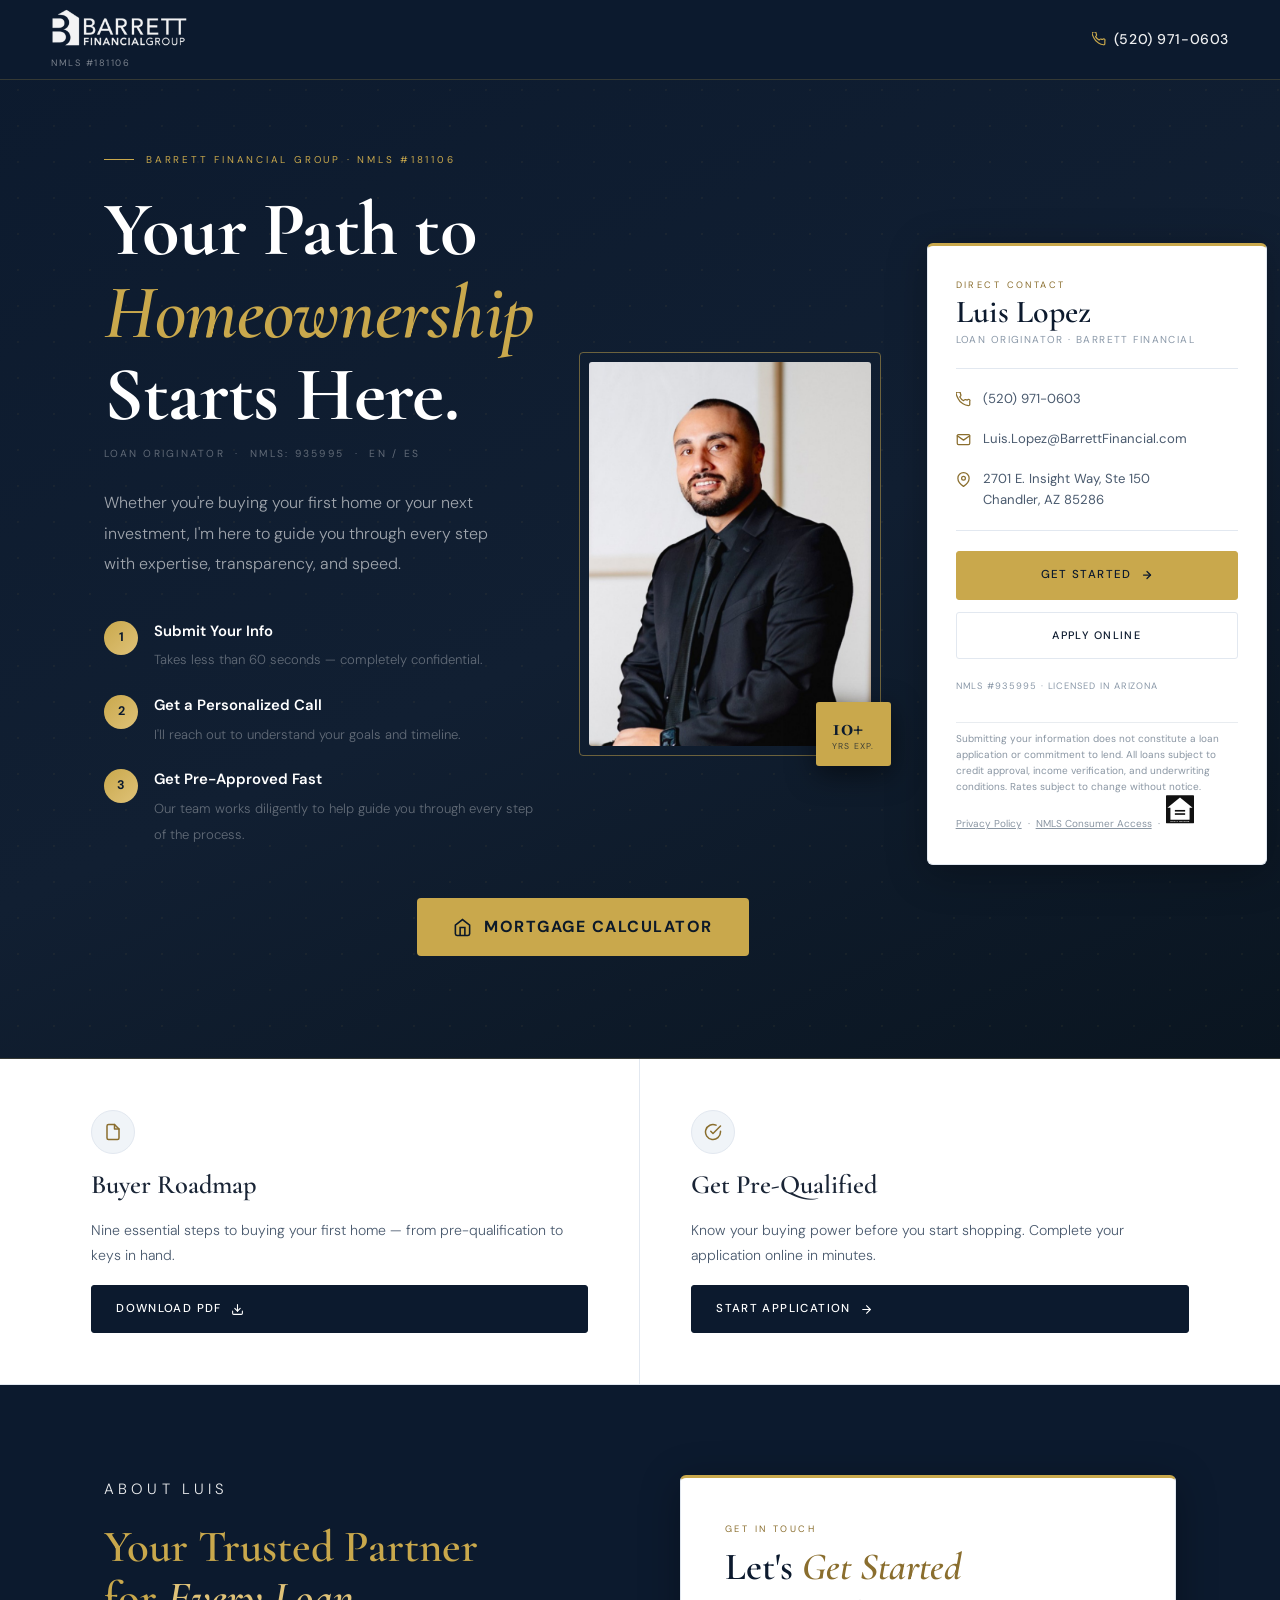
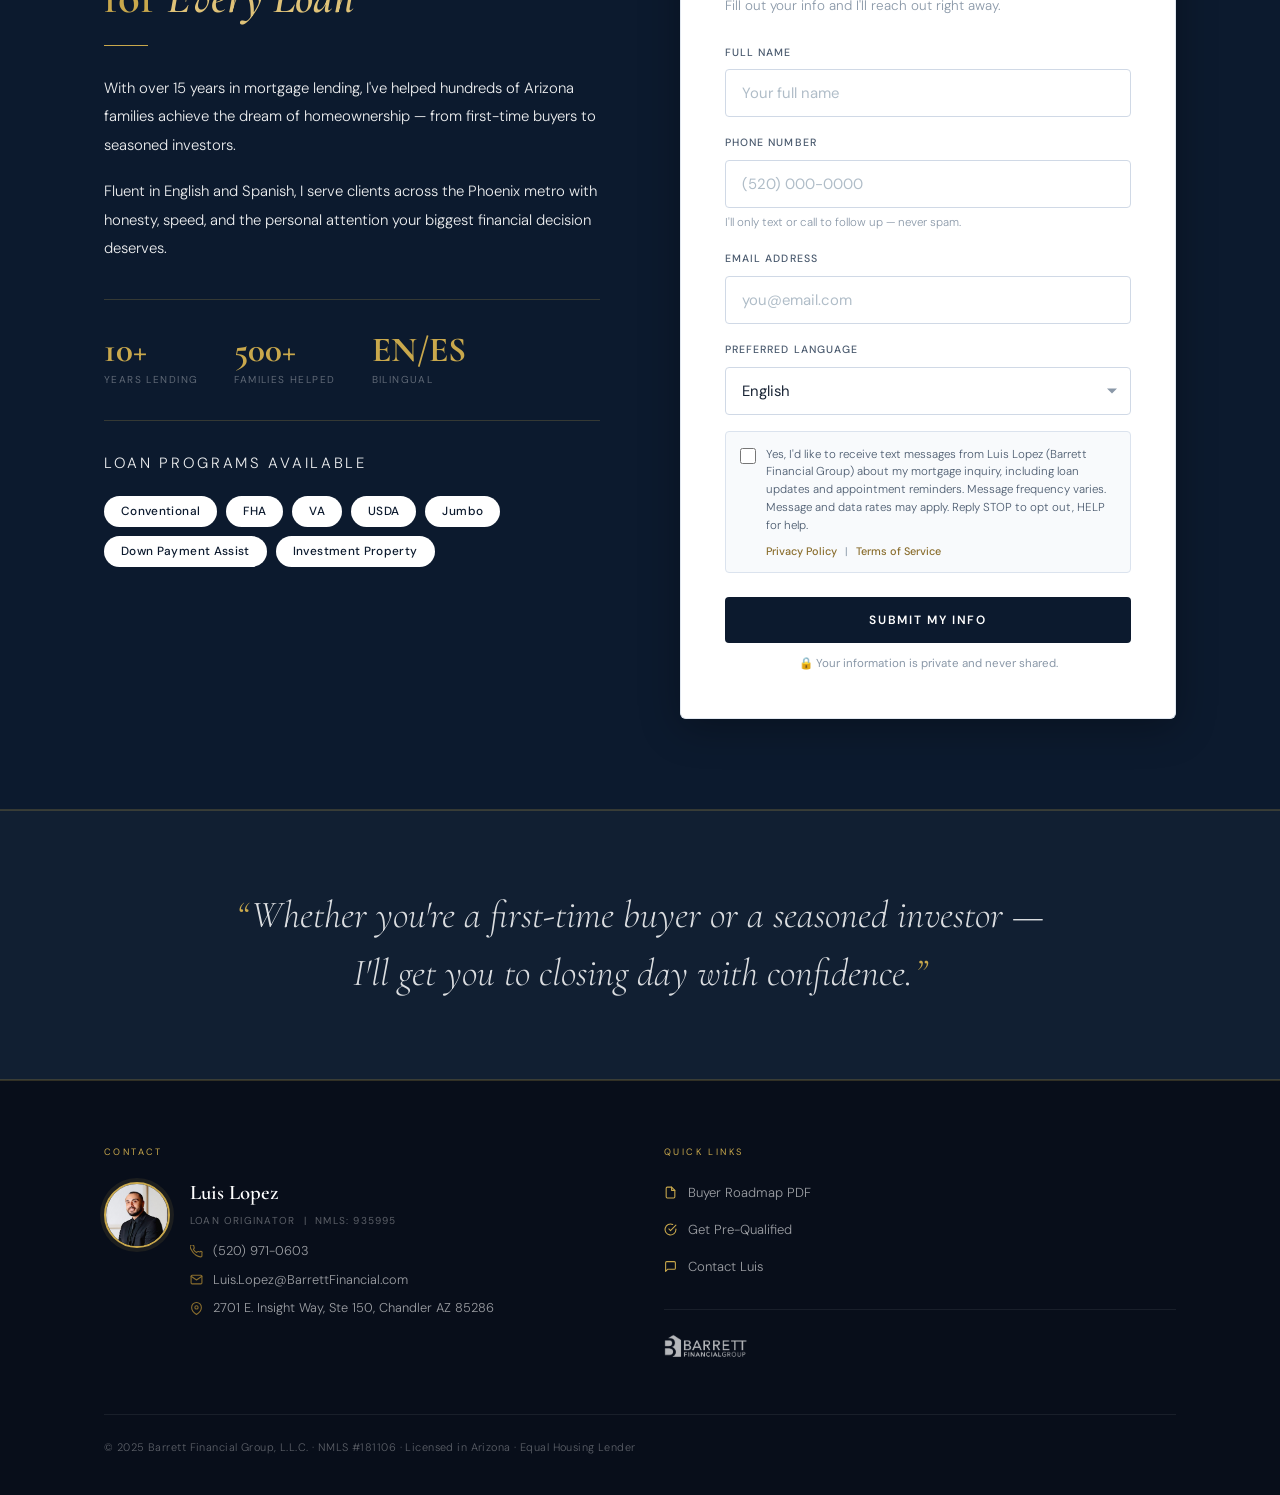
==== commit 670bfb9c: "Add optional SMS consent fields" ====
--- a/index.html
+++ b/index.html
@@ -221,6 +221,17 @@
                     <option value="Spanish">Spanish / Español</option>
                   </select>
                 </div>
+              </div>
+              <div class="sms-consent">
+                <label class="sms-consent-label" for="smsConsent">
+                  <input type="checkbox" id="smsConsent">
+                  <span>Yes, I'd like to receive text messages from Luis Lopez (Barrett Financial Group) about my mortgage inquiry, including loan updates and appointment reminders. Message frequency varies. Message and data rates may apply. Reply STOP to opt out, HELP for help.</span>
+                </label>
+                <p class="sms-consent-links">
+                  <a href="https://leadhauscrm.com/privacy" target="_blank" rel="noopener noreferrer">Privacy Policy</a>
+                  <span aria-hidden="true">|</span>
+                  <a href="https://leadhauscrm.com/terms" target="_blank" rel="noopener noreferrer">Terms of Service</a>
+                </p>
               </div>
               <button type="submit" class="submit-btn" id="submitBtn">Submit My Info</button>
               <p class="privacy-note">🔒 Your information is private and never shared.</p>
--- a/landing.css
+++ b/landing.css
@@ -320,6 +320,46 @@
       border-top: 5px solid var(--light-muted); pointer-events: none;
     }
     .select-wrap select { appearance: none; padding-right: 36px; }
+    .sms-consent {
+      margin: -2px 0 18px;
+      padding: 14px 14px 13px;
+      background: #f8fafc;
+      border: 1px solid #dbe3ee;
+      border-radius: 4px;
+    }
+    .sms-consent-label {
+      display: flex;
+      gap: 10px;
+      align-items: flex-start;
+      font-size: 0.72rem;
+      font-weight: 300;
+      line-height: 1.55;
+      color: var(--light-mid);
+    }
+    .sms-consent-label input {
+      width: 16px;
+      height: 16px;
+      flex: 0 0 16px;
+      margin-top: 2px;
+      accent-color: var(--gold);
+      cursor: pointer;
+    }
+    .sms-consent-label span { flex: 1; }
+    .sms-consent-links {
+      display: flex;
+      flex-wrap: wrap;
+      gap: 8px;
+      margin: 9px 0 0 26px;
+      font-size: 0.68rem;
+      line-height: 1.45;
+      color: var(--light-muted);
+    }
+    .sms-consent-links a {
+      color: var(--gold-dim);
+      text-decoration: none;
+      font-weight: 500;
+    }
+    .sms-consent-links a:hover { color: var(--gold); text-decoration: underline; }
     .submit-btn {
       width: 100%; padding: 15px; background: var(--navy); color: var(--white);
       border: none; border-radius: 4px; font-family: 'DM Sans', sans-serif;
@@ -384,3 +424,16 @@
     @media (max-width: 859px) { .hero-contact-card { max-width: 100%; } }
     @media (max-width: 540px) { .stats-row { gap: 20px; } .stat .num { font-size: 1.9rem; } }
   
+
+
+/* ── Mortgage Calculator button: mobile/desktop visibility ── */
+.calc-cta-mobile { display: none; }
+
+@media (max-width: 859px) {
+  .calc-cta-wrap { display: none; }
+  .calc-cta-mobile {
+    display: flex;
+    justify-content: center;
+    padding: 12px 0 4px;
+  }
+}
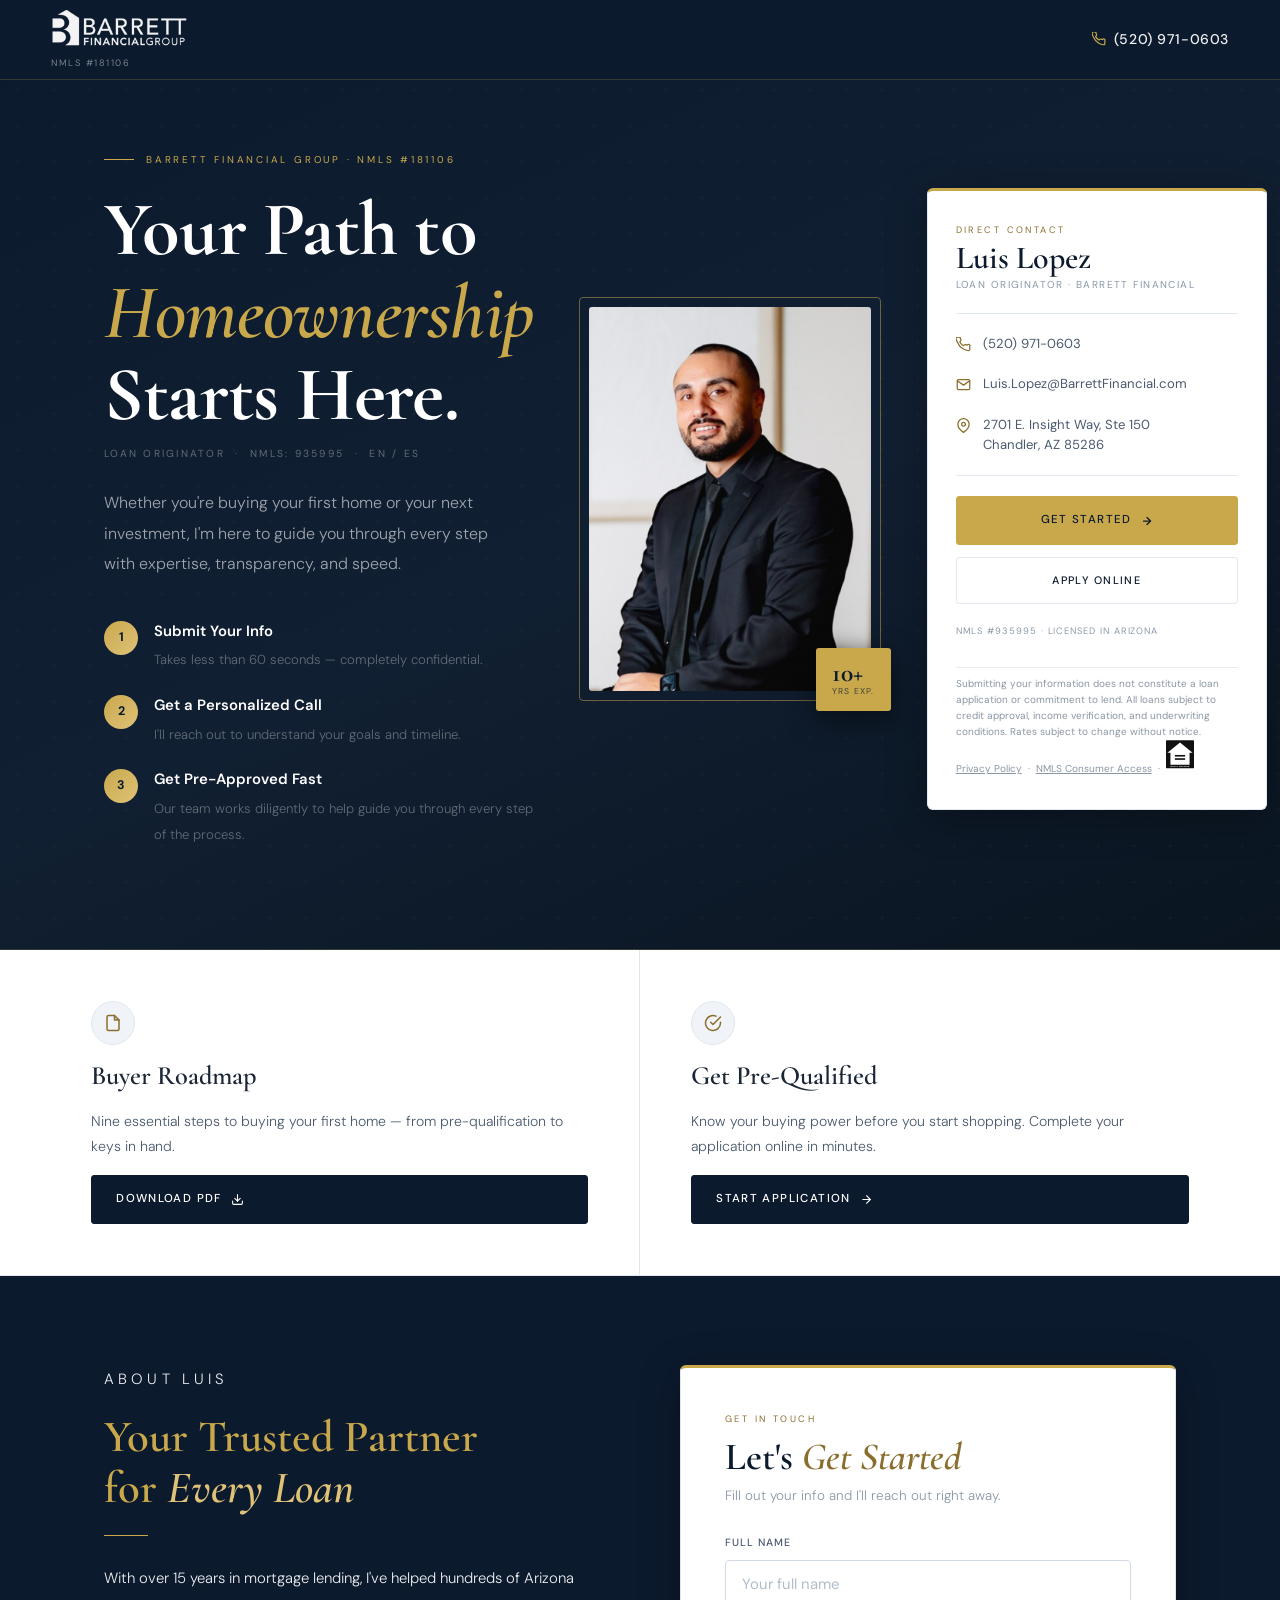
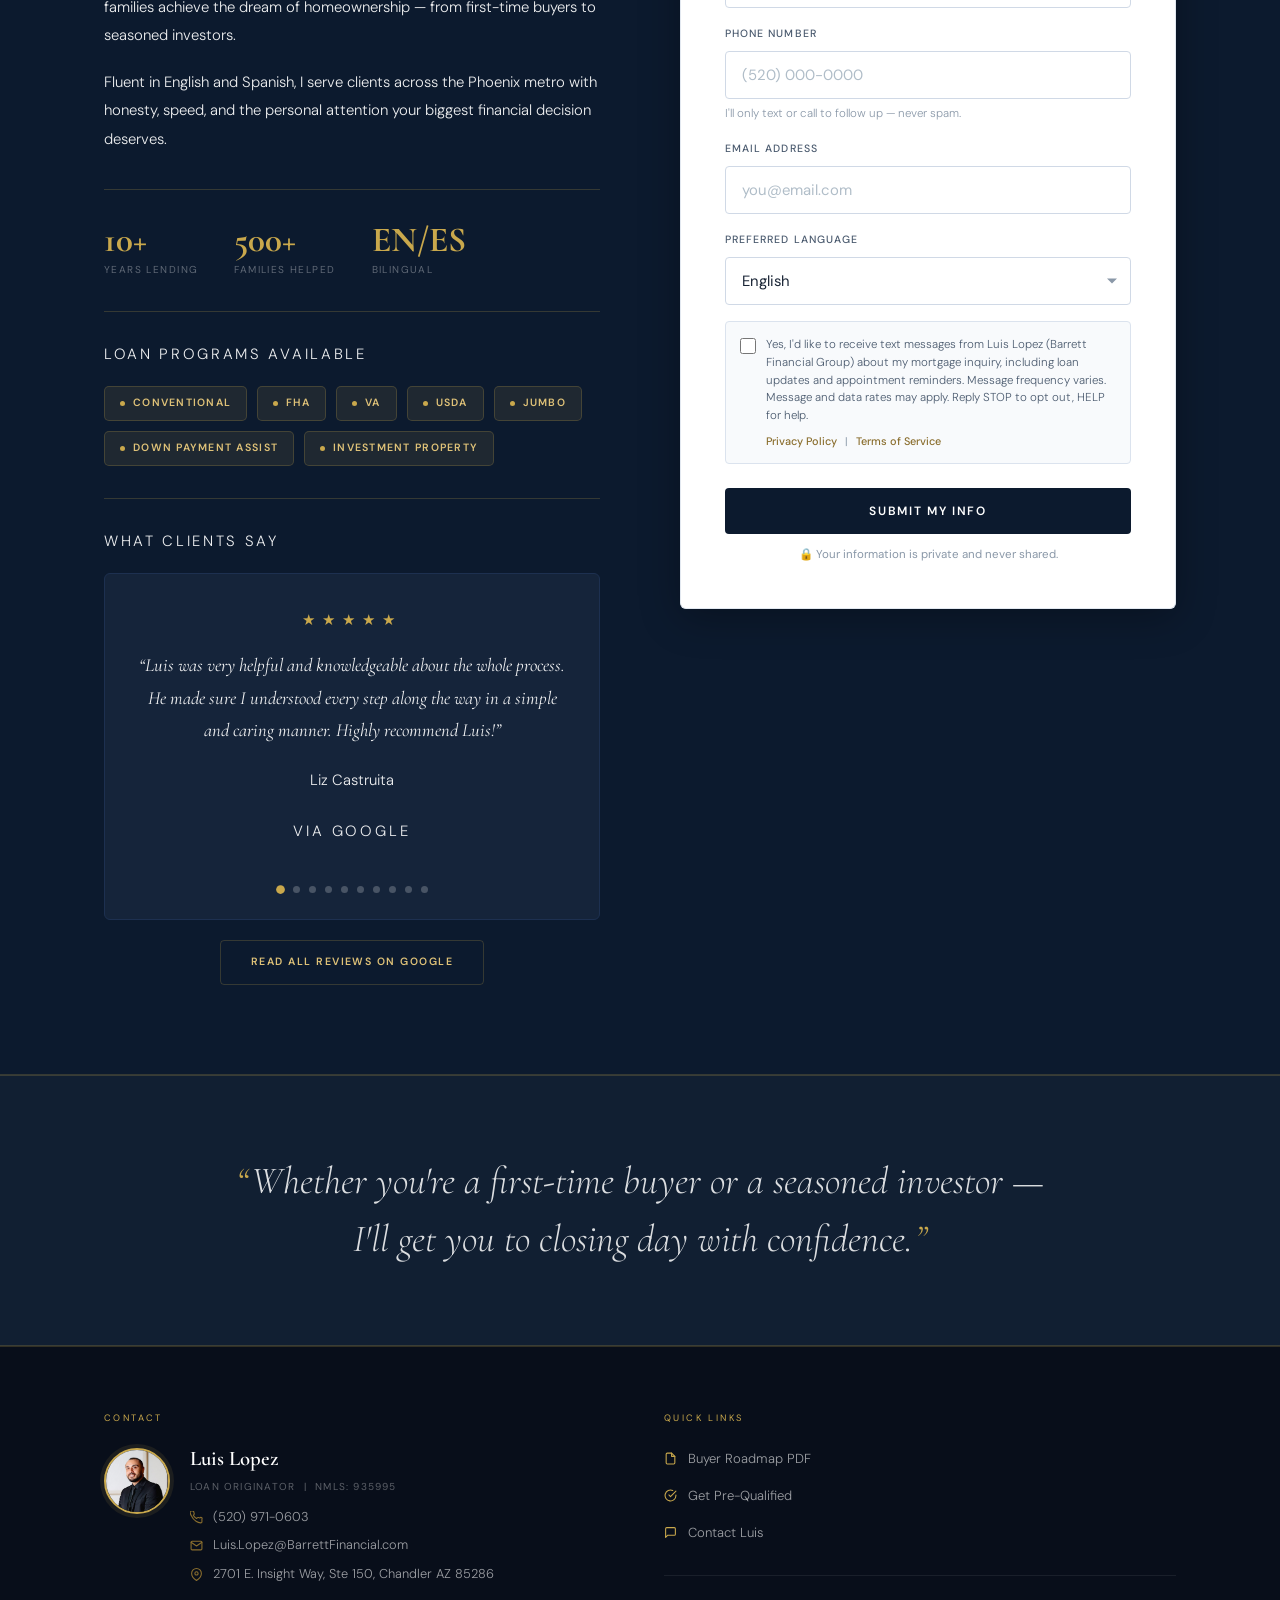
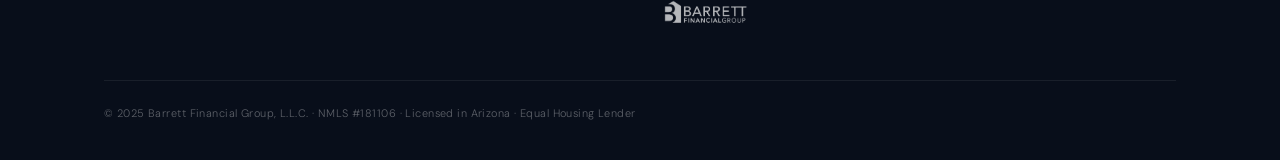
==== commit 27173800: "Hide calculator CTAs, badge-style loan chips, add Google reviews carousel - Hide desktop and mobile " ====
--- a/index.html
+++ b/index.html
@@ -1,25 +1,36 @@
 <!DOCTYPE html>
 <html lang="en">
+
 <head>
   <meta charset="UTF-8" />
   <meta name="viewport" content="width=device-width, initial-scale=1.0" />
   <title>Luis Lopez · Barrett Financial Group</title>
   <link rel="preconnect" href="https://fonts.googleapis.com">
   <link rel="preconnect" href="https://fonts.gstatic.com" crossorigin>
-  <link href="https://fonts.googleapis.com/css2?family=Cormorant+Garamond:ital,wght@0,300;0,400;0,600;0,700;1,300;1,400;1,600&family=DM+Sans:ital,opsz,wght@0,9..40,300;0,9..40,400;0,9..40,500;0,9..40,600;1,9..40,300&display=swap" rel="stylesheet">
+  <link
+    href="https://fonts.googleapis.com/css2?family=Cormorant+Garamond:ital,wght@0,300;0,400;0,600;0,700;1,300;1,400;1,600&family=DM+Sans:ital,opsz,wght@0,9..40,300;0,9..40,400;0,9..40,500;0,9..40,600;1,9..40,300&display=swap"
+    rel="stylesheet">
   <link rel="stylesheet" href="landing.css">
-  <meta name="description" content="Connect with Luis Lopez, Loan Originator at Barrett Financial Group (NMLS# 935995 | Company NMLS# 181106), licensed in Arizona. Get guidance on home purchase loans, FHA, VA, and conventional financing. Not a commitment to lend. Subject to credit approval.">
+  <meta name="description"
+    content="Connect with Luis Lopez, Loan Originator at Barrett Financial Group (NMLS# 935995 | Company NMLS# 181106), licensed in Arizona. Get guidance on home purchase loans, FHA, VA, and conventional financing. Not a commitment to lend. Subject to credit approval.">
 </head>
+
 <body>
 
   <!-- TOP BAR -->
   <header class="top-bar">
     <div class="top-bar-brand">
-      <img src="[data-uri]" alt="Barrett Financial Group" />
+      <img
+        src="[data-uri]"
+        alt="Barrett Financial Group" />
       <span class="top-bar-nmls">NMLS #181106</span>
     </div>
     <div class="top-bar-phone">
-      <svg width="14" height="14" viewBox="0 0 24 24" fill="none" stroke="currentColor" stroke-width="2" stroke-linecap="round" stroke-linejoin="round"><path d="M22 16.92v3a2 2 0 01-2.18 2 19.79 19.79 0 01-8.63-3.07A19.5 19.5 0 013.07 9.81 19.79 19.79 0 01.01 1.22 2 2 0 012 .01h3a2 2 0 012 1.72c.127.96.361 1.903.7 2.81a2 2 0 01-.45 2.11L6.09 7.91a16 16 0 006 6l1.27-1.27a2 2 0 012.11-.45c.907.339 1.85.573 2.81.7A2 2 0 0122 14.92z"/></svg>
+      <svg width="14" height="14" viewBox="0 0 24 24" fill="none" stroke="currentColor" stroke-width="2"
+        stroke-linecap="round" stroke-linejoin="round">
+        <path
+          d="M22 16.92v3a2 2 0 01-2.18 2 19.79 19.79 0 01-8.63-3.07A19.5 19.5 0 013.07 9.81 19.79 19.79 0 01.01 1.22 2 2 0 012 .01h3a2 2 0 012 1.72c.127.96.361 1.903.7 2.81a2 2 0 01-.45 2.11L6.09 7.91a16 16 0 006 6l1.27-1.27a2 2 0 012.11-.45c.907.339 1.85.573 2.81.7A2 2 0 0122 14.92z" />
+      </svg>
       <a href="tel:5209710603">(520) 971-0603</a>
     </div>
   </header>
@@ -33,39 +44,44 @@
         <p class="hero-eyebrow">Barrett Financial Group · NMLS #181106</p>
         <h1>Your Path to<br><em>Homeownership</em>Starts Here.</h1>
         <p class="hero-title-line">Loan Originator &nbsp;·&nbsp; NMLS: 935995 &nbsp;·&nbsp; EN / ES</p>
-        <p class="hero-bio">Whether you're buying your first home or your next investment, I'm here to guide you through every step with expertise, transparency, and speed.</p>
+        <p class="hero-bio">Whether you're buying your first home or your next investment, I'm here to guide you through
+          every step with expertise, transparency, and speed.</p>
         <div class="steps">
           <div class="step">
             <div class="step-num">1</div>
-            <div class="step-text"><strong>Submit Your Info</strong><span>Takes less than 60 seconds — completely confidential.</span></div>
+            <div class="step-text"><strong>Submit Your Info</strong><span>Takes less than 60 seconds — completely
+                confidential.</span></div>
           </div>
           <div class="step">
             <div class="step-num">2</div>
-            <div class="step-text"><strong>Get a Personalized Call</strong><span>I'll reach out to understand your goals and timeline.</span></div>
+            <div class="step-text"><strong>Get a Personalized Call</strong><span>I'll reach out to understand your goals
+                and timeline.</span></div>
           </div>
           <div class="step">
             <div class="step-num">3</div>
-            <div class="step-text"><strong>Get Pre-Approved Fast</strong><span>Our team works diligently to help guide you through every step of the process.</span></div>
-          </div>
-        <!-- Mortgage Calculator Button -->
-        <div class="calc-cta-wrap" style="margin-top:30px;margin-left:73%;text-align:center;">
-          <a
-            href="buying-power-calculator.html"
-            style="text-decoration:none;display:inline-flex;align-items:center;gap:12px;font-size:16px;letter-spacing:1.5px;padding:16px 36px;background:#c9a84c;color:#0c1929;border:none;border-radius:4px;font-weight:700;cursor:pointer;font-family:inherit;white-space:nowrap;">
-            <svg width="19" height="19" viewBox="0 0 24 24" fill="none" stroke="#0c1929" stroke-width="2">
-              <path d="M3 9l9-7 9 7v11a2 2 0 01-2 2H5a2 2 0 01-2-2z"/>
-              <polyline points="9 22 9 12 15 12 15 22"/>
-            </svg>
-            MORTGAGE CALCULATOR
-          </a>
-        </div>
+            <div class="step-text"><strong>Get Pre-Approved Fast</strong><span>Our team works diligently to help guide
+                you through every step of the process.</span></div>
+          </div>
+          <!-- Mortgage Calculator Button -->
+          <div class="calc-cta-wrap" style="margin-top:30px;margin-left:73%;text-align:center;">
+            <a href="buying-power-calculator.html"
+              style="text-decoration:none;display:inline-flex;align-items:center;gap:12px;font-size:16px;letter-spacing:1.5px;padding:16px 36px;background:#c9a84c;color:#0c1929;border:none;border-radius:4px;font-weight:700;cursor:pointer;font-family:inherit;white-space:nowrap;">
+              <svg width="19" height="19" viewBox="0 0 24 24" fill="none" stroke="#0c1929" stroke-width="2">
+                <path d="M3 9l9-7 9 7v11a2 2 0 01-2 2H5a2 2 0 01-2-2z" />
+                <polyline points="9 22 9 12 15 12 15 22" />
+              </svg>
+              MORTGAGE CALCULATOR
+            </a>
+          </div>
         </div>
       </div>
 
       <!-- Center: photo -->
       <div class="hero-photo-wrap">
         <div class="hero-photo-frame">
-          <img id="hero-headshot" src="[data-uri]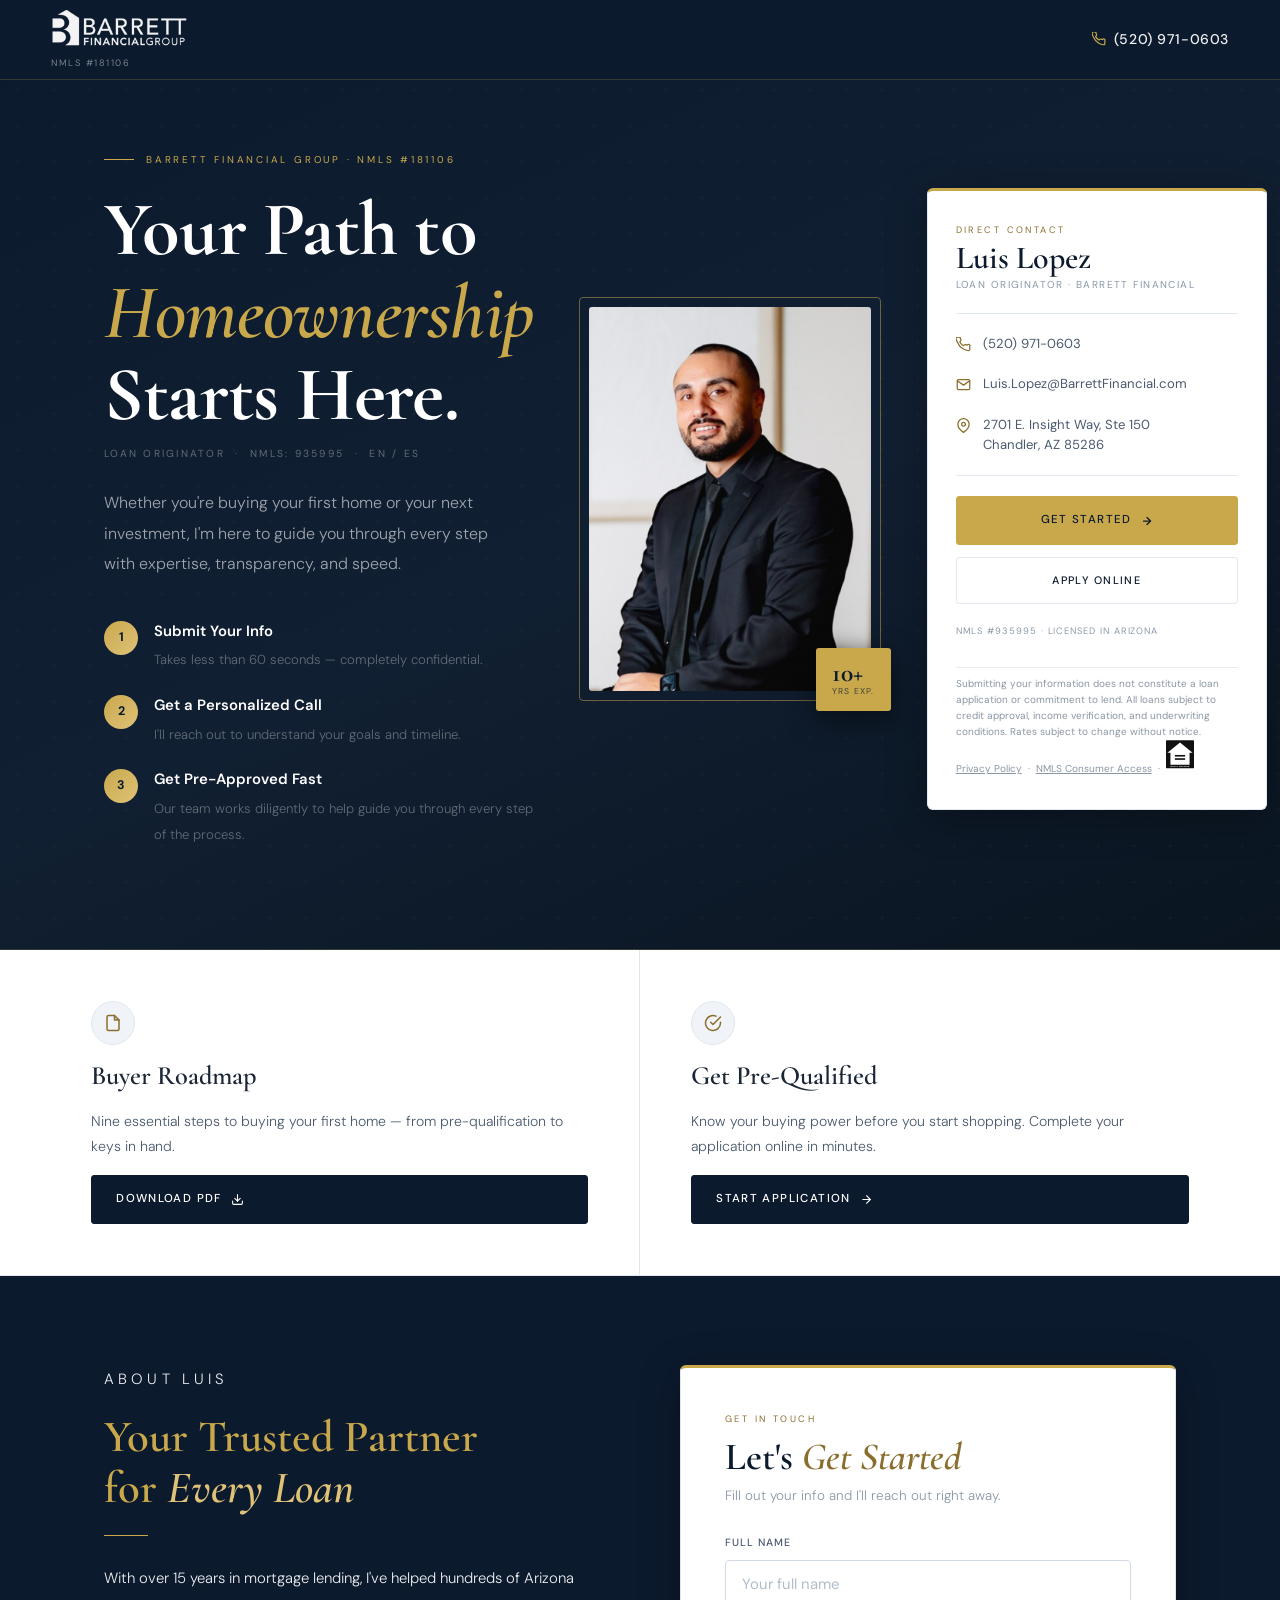
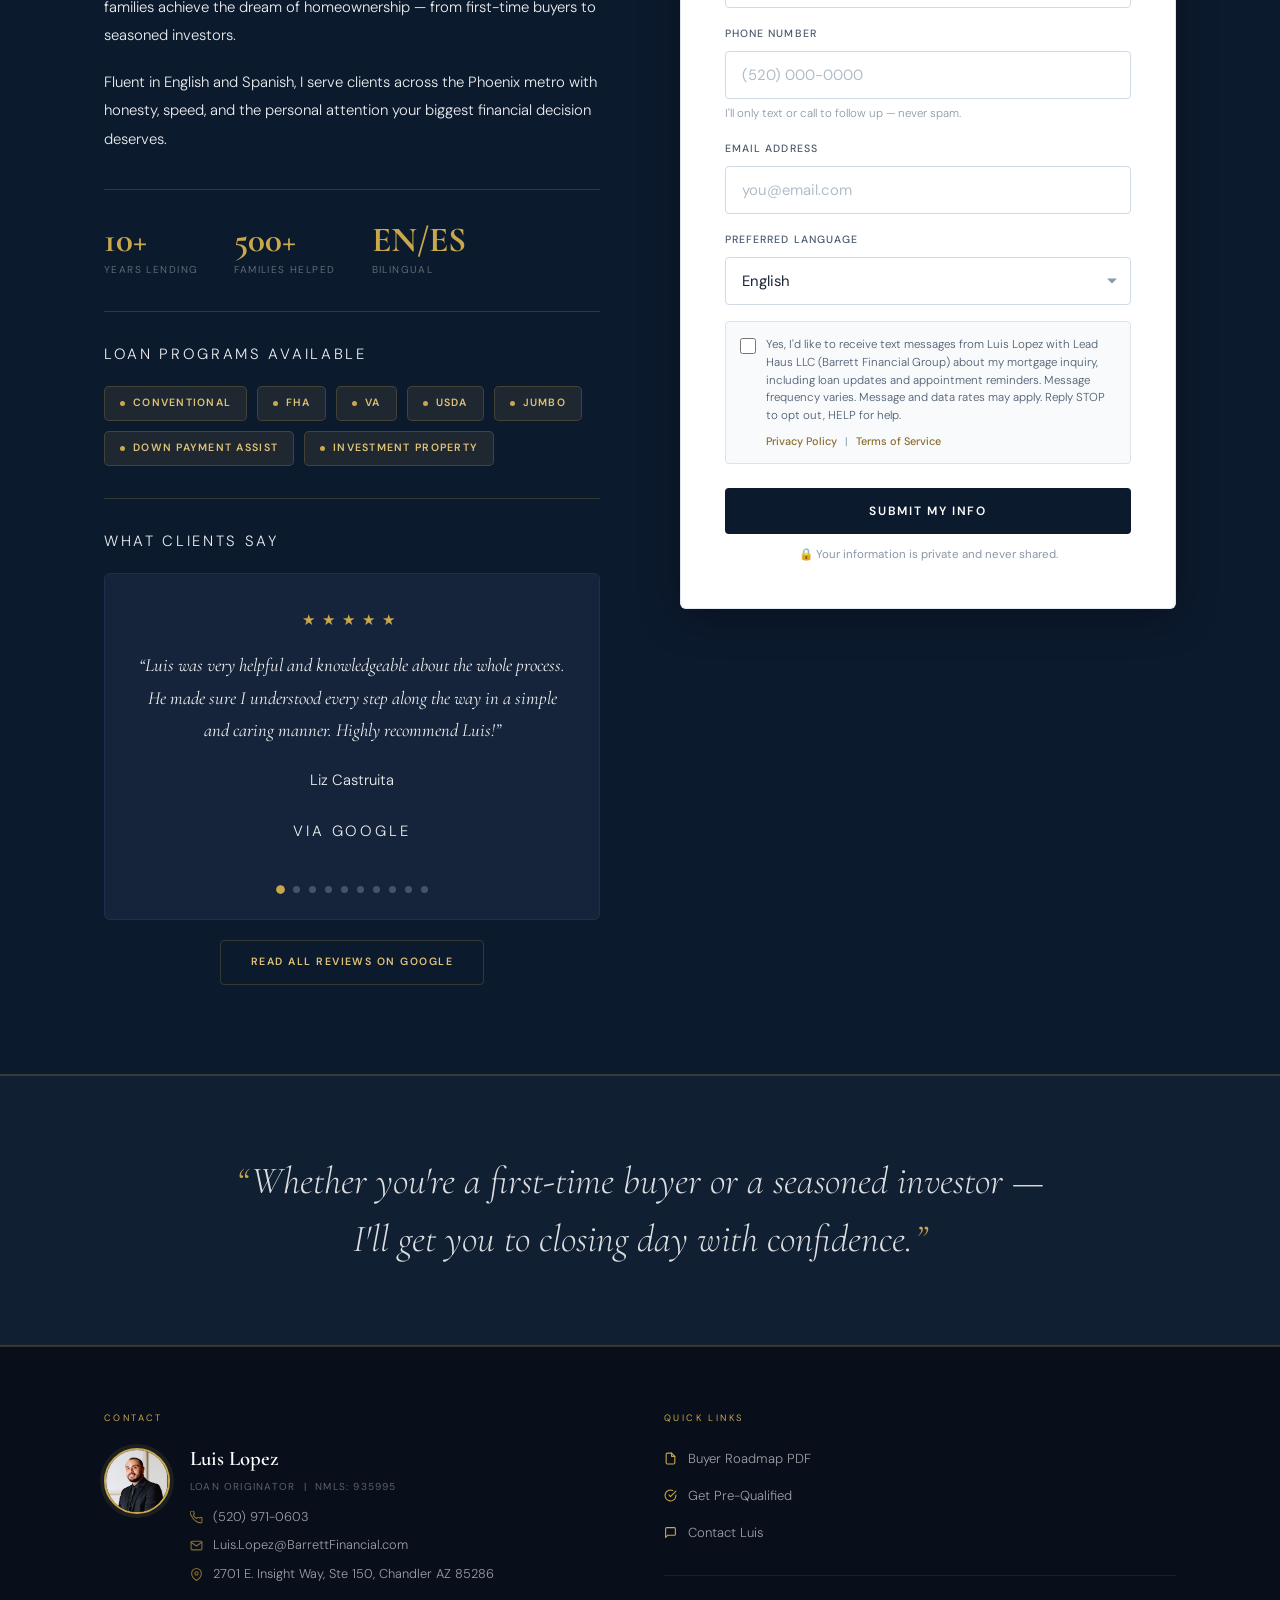
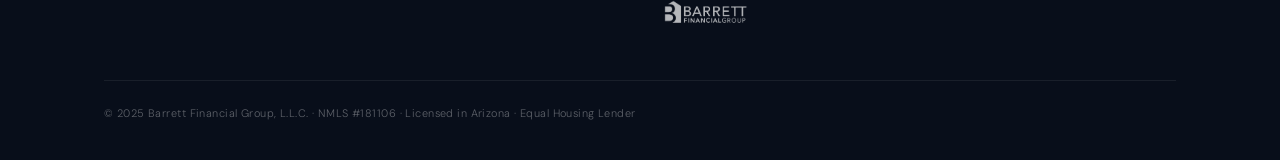
==== commit 14ec7688: "Add Lead Haus LLC to SMS consent sender name Co-Authored-By: Claude Fable 5 <noreply@anthropic.com>" ====
--- a/index.html
+++ b/index.html
@@ -10,7 +10,7 @@
   <link
     href="https://fonts.googleapis.com/css2?family=Cormorant+Garamond:ital,wght@0,300;0,400;0,600;0,700;1,300;1,400;1,600&family=DM+Sans:ital,opsz,wght@0,9..40,300;0,9..40,400;0,9..40,500;0,9..40,600;1,9..40,300&display=swap"
     rel="stylesheet">
-  <link rel="stylesheet" href="landing.css">
+  <link rel="stylesheet" href="landing.css?v=20260710">
   <meta name="description"
     content="Connect with Luis Lopez, Loan Originator at Barrett Financial Group (NMLS# 935995 | Company NMLS# 181106), licensed in Arizona. Get guidance on home purchase loans, FHA, VA, and conventional financing. Not a commitment to lend. Subject to credit approval.">
 </head>
@@ -311,7 +311,7 @@
               <div class="sms-consent">
                 <label class="sms-consent-label" for="smsConsent">
                   <input type="checkbox" id="smsConsent">
-                  <span>Yes, I'd like to receive text messages from Luis Lopez (Barrett Financial Group) about my
+                  <span>Yes, I'd like to receive text messages from Luis Lopez with Lead Haus LLC (Barrett Financial Group) about my
                     mortgage inquiry, including loan updates and appointment reminders. Message frequency varies.
                     Message and data rates may apply. Reply STOP to opt out, HELP for help.</span>
                 </label>
@@ -487,7 +487,7 @@
       </div>
     </div>
   </div>
-  <script src="landing.js"></script>
+  <script src="landing.js?v=20260710"></script>
 
 </body>
 
